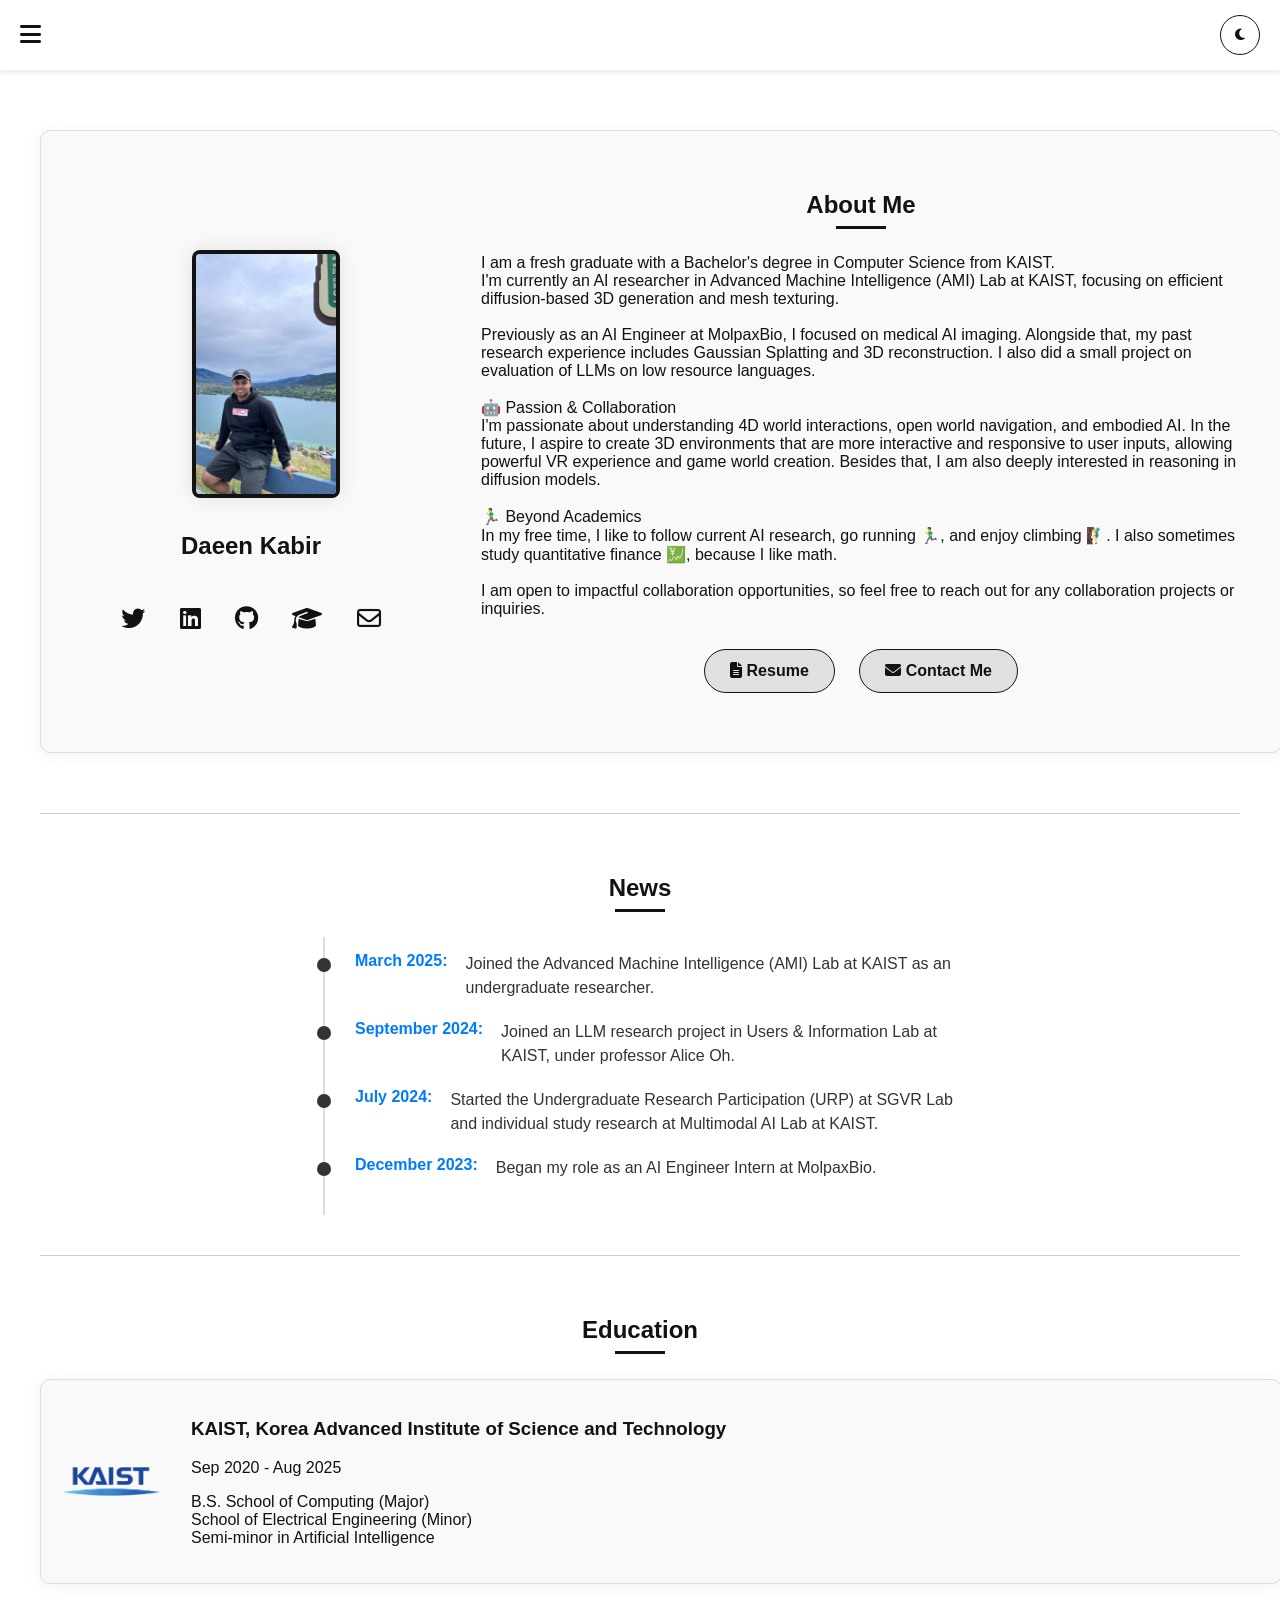
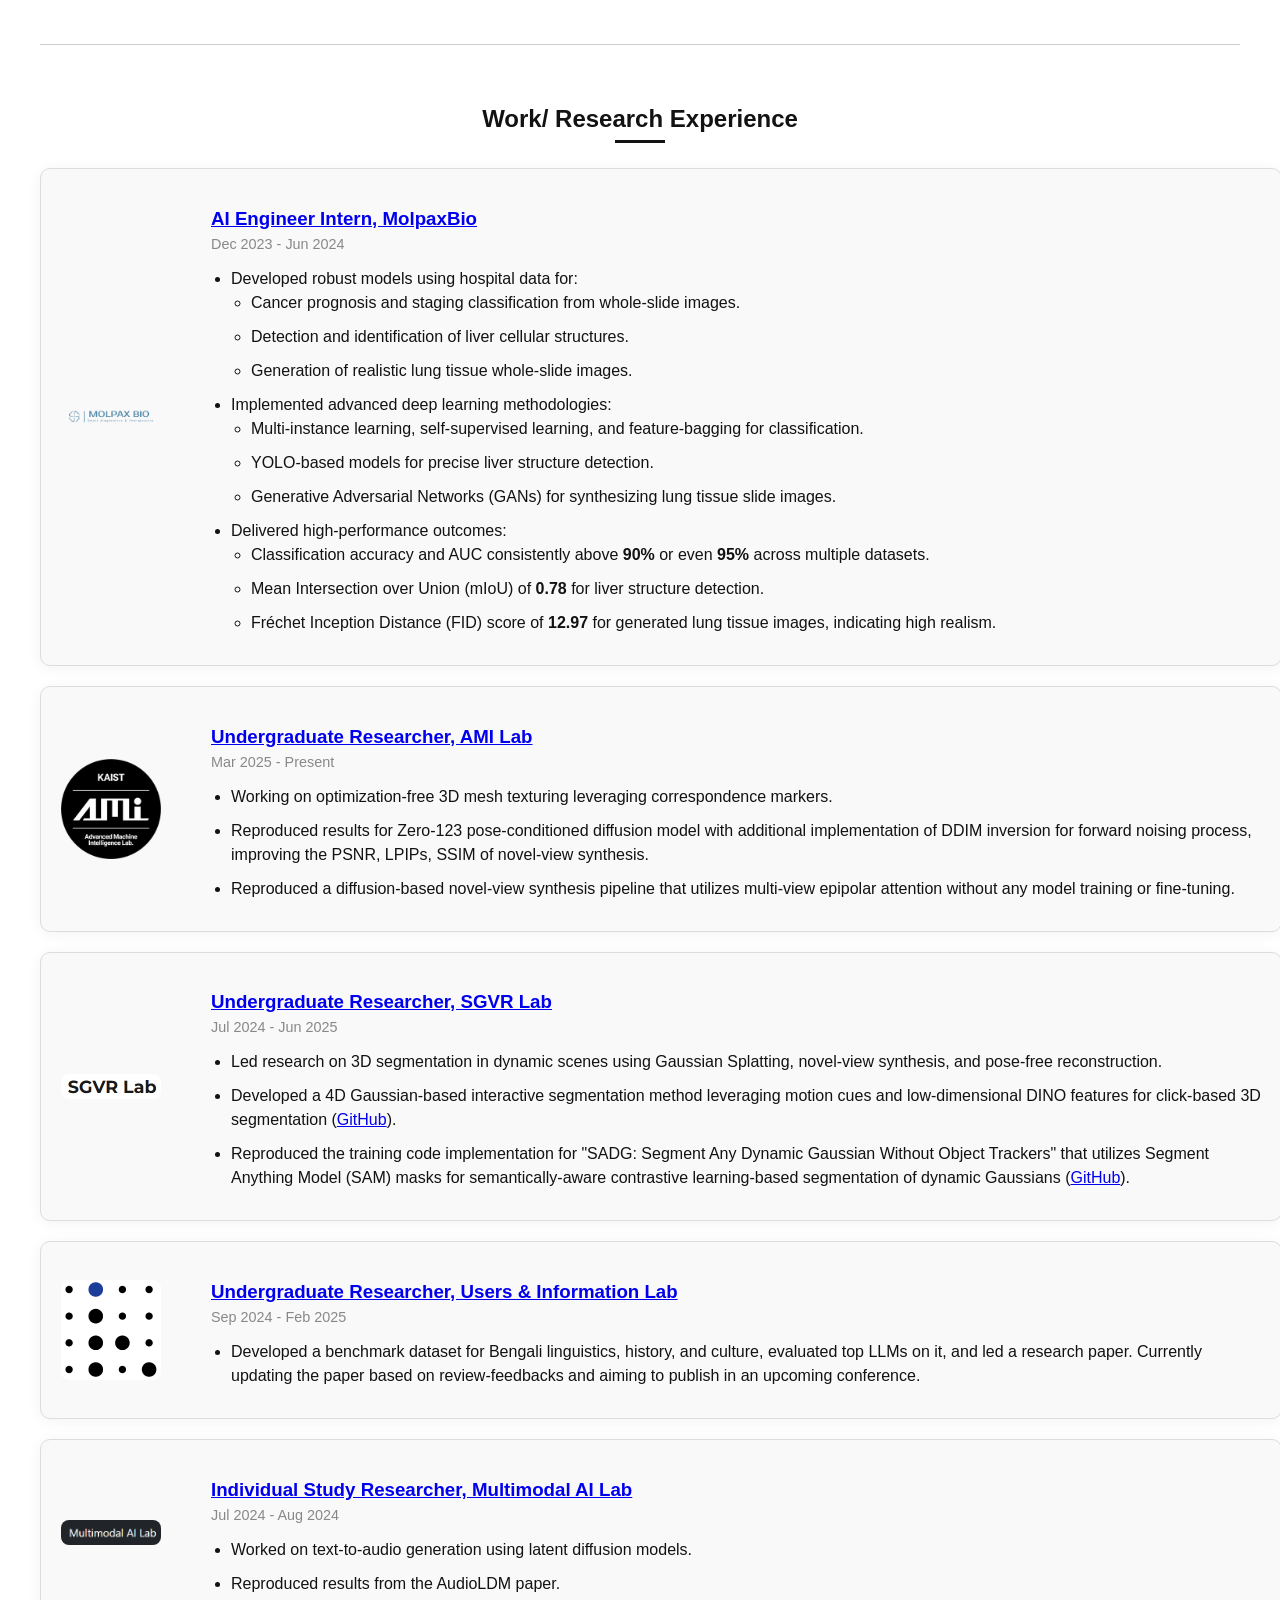
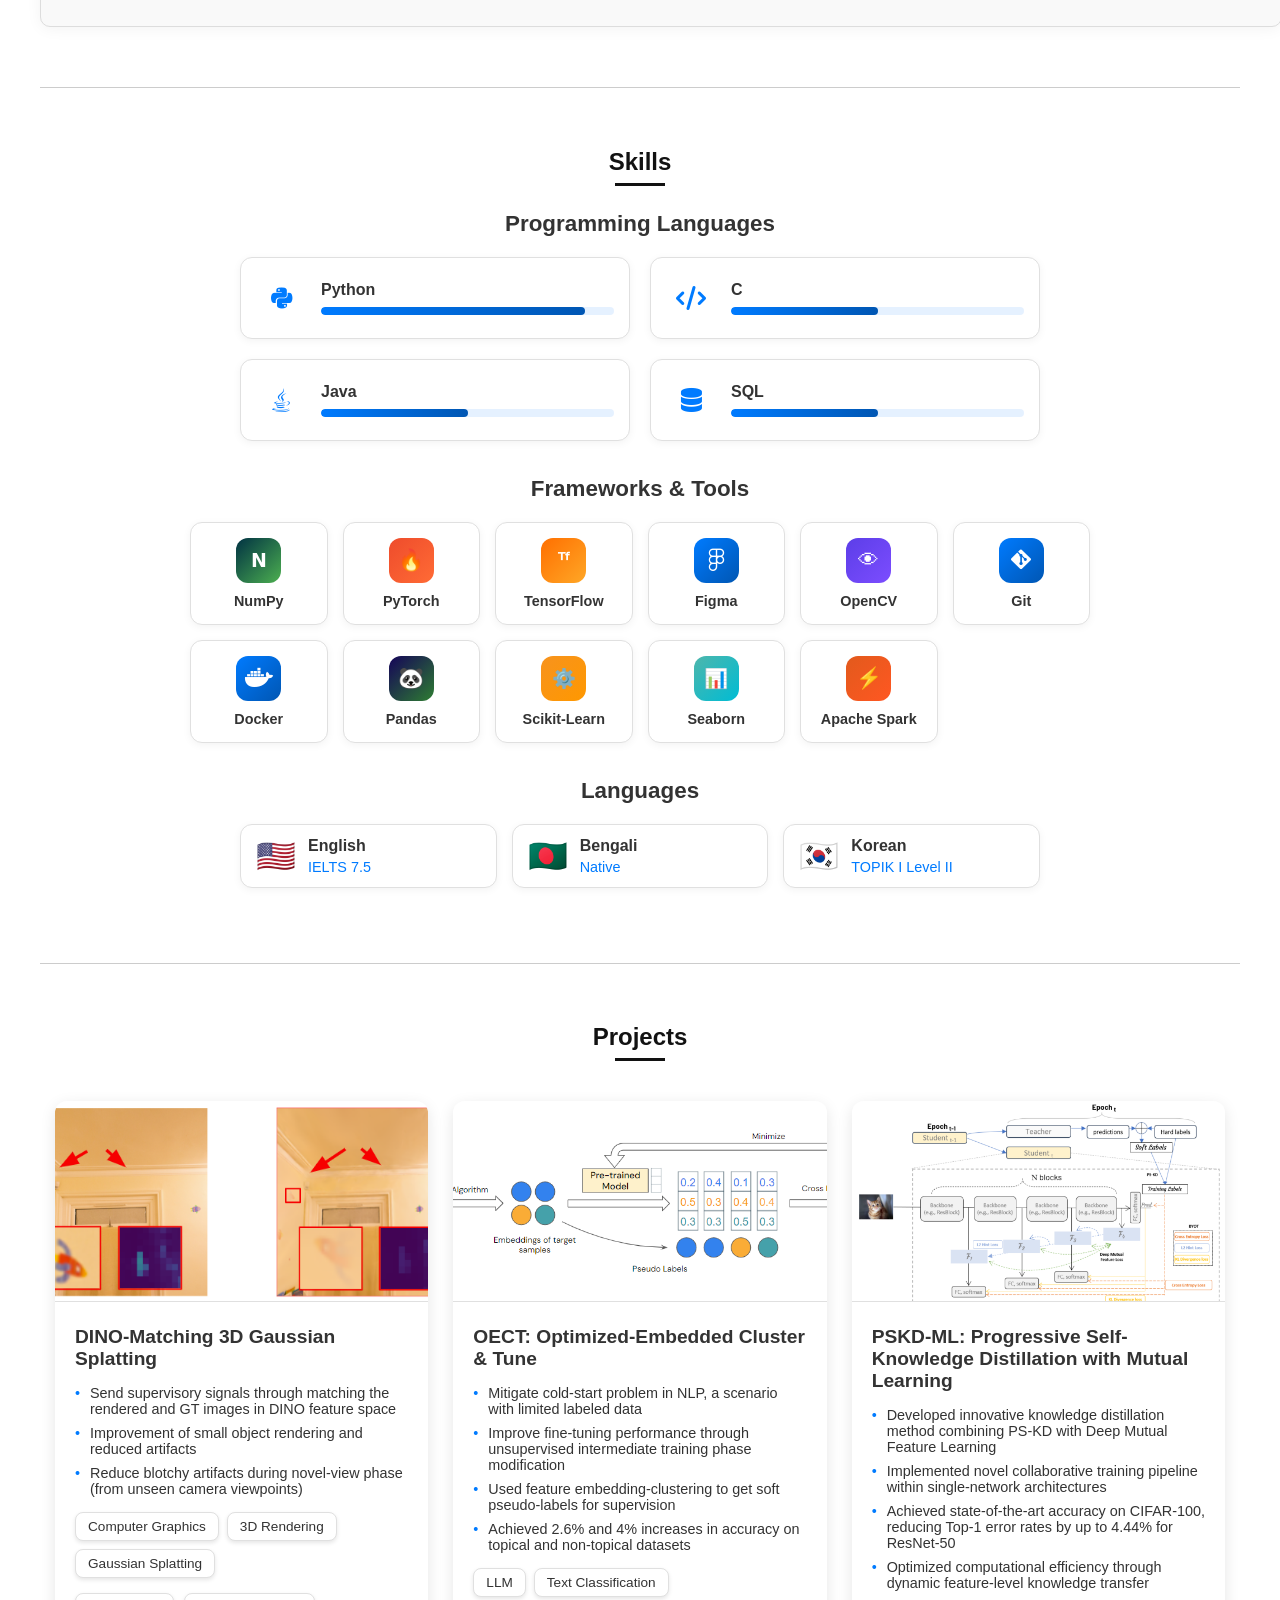
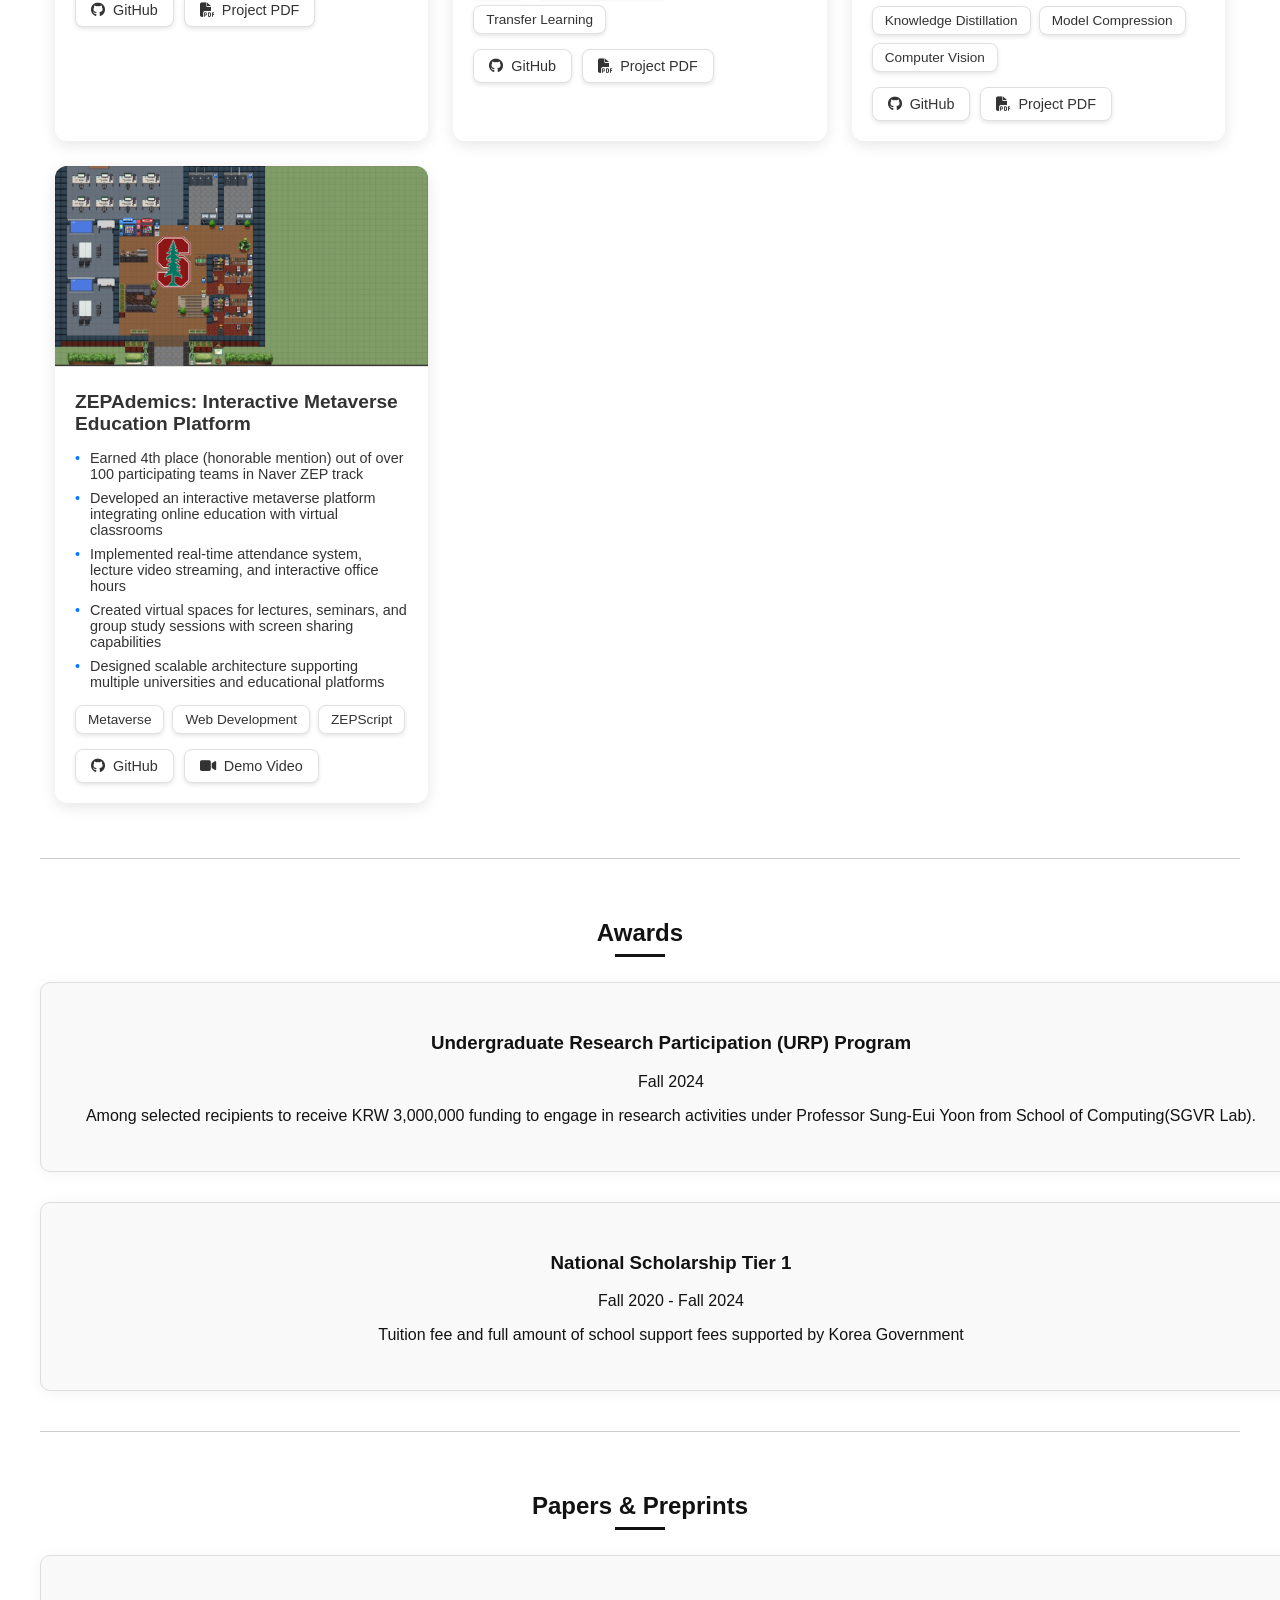
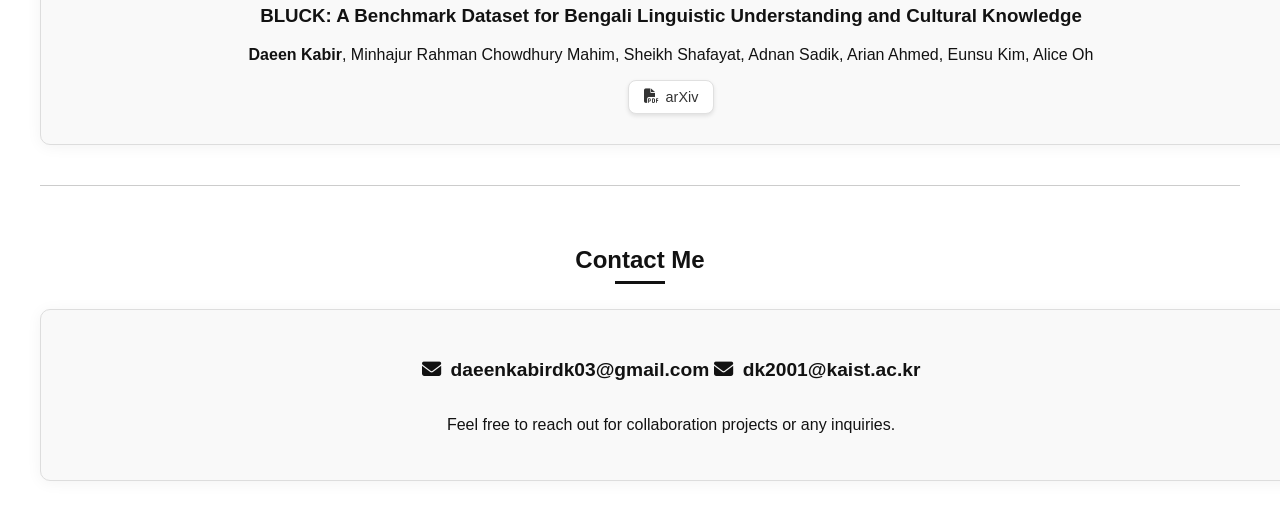
==== index.html @ f115ff23 "Updated resume" ====
<!DOCTYPE html>
<html lang="en">

<head>
    <meta charset="UTF-8" />
    <meta name="viewport" content="width=device-width, initial-scale=1.0" />
    <title>Daeen Kabir</title>
    
    <!-- Google Analytics 4 -->
    <script async src="https://www.googletagmanager.com/gtag/js?id=GA_MEASUREMENT_ID"></script>
    <script>
        window.dataLayer = window.dataLayer || [];
        function gtag(){dataLayer.push(arguments);}
        gtag('js', new Date());
        gtag('config', 'GA_MEASUREMENT_ID', {
            // Enhanced measurement for better tracking
            send_page_view: true,
            allow_google_signals: true,
            allow_ad_personalization_signals: false
        });
    </script>
    
    <!-- Font Awesome for icons -->
    <link rel="stylesheet" href="https://cdnjs.cloudflare.com/ajax/libs/font-awesome/6.4.0/css/all.min.css">
    <link rel="stylesheet" href="assets/css/mystyle.css">
</head>

<body class="light-mode">
    <!-- Navbar: Horizontal fixed bar at the top -->
    <nav class="navbar" id="navbar">
        <div class="navbar-content">
            <!-- Hamburger icon (for mobile) -->
            <div class="hamburger" id="hamburger">
                <i class="fas fa-bars"></i>
            </div>
            
            <!-- Dark/Light Mode Toggle (right side) -->
            <button class="mode-toggle" id="modeToggle">
                <i class="fas fa-moon"></i>
            </button>
        </div>
        
        <!-- Navigation Links -->
        <ul class="nav-links">
            <li><a href="#home">Home</a></li>
            <li><a href="#about">About</a></li>
            <li><a href="#news">News</a></li>
            <li><a href="#education">Education</a></li>
            <li><a href="#experience">Experience</a></li>
            <li><a href="#skills">Skills</a></li>
            <li><a href="#projects">Projects</a></li>
            <li><a href="#awards">Awards</a></li>
            <li><a href="#papers">Papers</a></li>
            <li><a href="blogs.html">Blogs</a></li>
            <li><a href="#contact">Contact</a></li>
        </ul>
    </nav>

    <div class="container">
        <!-- Combined Home and About Section -->
        <section id="home">
            <div class="box home-about-combined full-box">
                <div class="home-left">
                    <div class="circle">
                        <img src="assets/images/IMG_6879.jpg" alt="My Picture" />
                    </div>
                    <h1>Daeen Kabir</h1>
                    <div class="social-icons">
                        <a href="https://x.com/DkViT_2001" target="_blank">
                            <i class="fab fa-twitter"></i>
                        </a>
                        <a href="https://www.linkedin.com/in/daeen-kabir-605689235/" target="_blank">
                            <i class="fab fa-linkedin"></i>
                        </a>
                        <a href="https://github.com/Daeen" target="_blank">
                            <i class="fab fa-github"></i>
                        </a>
                        <a href="https://scholar.google.com/citations?user=OwY591IAAAAJ&hl=en" target="_blank">
                            <i class="fas fa-graduation-cap"></i>
                        </a>
                        <a href="mailto:daeenkabirdk03@gmail.com">
                            <i class="far fa-envelope"></i>
                        </a>
                    </div>
                </div>
                <div class="home-right">
                    <!-- Anchor for About -->
                    <div id="about"></div>
                    <h2>About Me</h2>
                    <p> 
                        I am a fresh graduate with a Bachelor's degree in Computer Science from KAIST.<br>
                        I'm currently an AI researcher in Advanced Machine Intelligence (AMI) Lab at KAIST, focusing on efficient diffusion-based 3D generation and mesh texturing.
                        <br><br>
                        Previously as an AI Engineer at MolpaxBio, I focused on medical AI imaging. Alongside that, my past research experience includes Gaussian Splatting and 3D reconstruction. I also did a small project on evaluation of LLMs on low resource languages.
                        <br><br>
                        🤖 Passion & Collaboration<br>
                        I'm passionate about understanding 4D world interactions, open world navigation, and embodied AI. In the future, I aspire to create 3D environments that are more interactive and responsive to user inputs, allowing powerful VR experience and game world creation.
                        Besides that, I am also deeply interested in reasoning in diffusion models.
                        <br><br>
                        🏃‍♂️ Beyond Academics<br>
                        In my free time, I like to follow current AI research, go running 🏃‍♂️, and enjoy climbing 🧗‍♂️. I also sometimes study quantitative finance 💹, because I like math.
                        <br><br>
                        I am open to impactful collaboration opportunities, so feel free to reach out for any collaboration projects or inquiries.
                    </p>
                    <div class="buttons" style="text-align: center;">
                        <a class="button" href="resume.pdf" target="_blank">
                            <i class="fas fa-file-alt"></i> Resume
                        </a>
                        <a class="button" href="#contact">
                            <i class="fas fa-envelope"></i> Contact Me
                        </a>
                    </div>
                </div>
            </div>
        </section>

        <!-- News Section -->
        <section id="news">
            <h2>News</h2>
            <div class="news-timeline">
                <div class="news-item">
                    <span class="news-date">March 2025:</span>
                    <span class="news-description">Joined the Advanced Machine Intelligence (AMI) Lab at KAIST as an undergraduate researcher.</span>
                </div>
                
                <div class="news-item">
                    <span class="news-date">September 2024:</span>
                    <span class="news-description">Joined an LLM research project in Users & Information Lab at KAIST, under professor Alice Oh.</span>
                </div>
                
                <div class="news-item">
                    <span class="news-date">July 2024:</span>
                    <span class="news-description">Started the Undergraduate Research Participation (URP) at SGVR Lab and individual study research at Multimodal AI Lab at KAIST.</span>
                </div>
                
                <div class="news-item">
                    <span class="news-date">December 2023:</span>
                    <span class="news-description">Began my role as an AI Engineer Intern at MolpaxBio.</span>
                </div>
            </div>
        </section>

        <!-- Education Section -->
        <section id="education">
            <h2>Education</h2>
            <div class="box full-box">
                <img src="assets/images/KAIST_logo_small.svg.png" alt="KAIST Logo" />
                <div>
                    <h3>KAIST, Korea Advanced Institute of Science and Technology</h3>
                    <p>Sep 2020 - Aug 2025</p>
                    <p>
                        B.S. School of Computing (Major)<br>
                        School of Electrical Engineering (Minor)<br>
                        Semi-minor in Artificial Intelligence
                    </p>
                </div>
            </div>
        </section>

        <!-- Work/ Research Experience Section -->
        <section id="experience">
            <h2>Work/ Research Experience</h2>
            <div class="box full-box">
                <img src="assets/images/molpax.png" alt="MolpaxBio Logo" />
                <div class="experience-details">
                    <h3><a href="https://www.molpax.com/" target="_blank">AI Engineer Intern, MolpaxBio</a></h3>
                    <span class="duration">Dec 2023 - Jun 2024</span>
                    <ul>
                        <li>
                            Developed robust models using hospital data for:
                            <ul>
                                <li>Cancer prognosis and staging classification from whole-slide images.</li>
                                <li>Detection and identification of liver cellular structures.</li>
                                <li>Generation of realistic lung tissue whole-slide images.</li>
                            </ul>
                        </li>
                    
                        <li>
                            Implemented advanced deep learning methodologies:
                            <ul>
                                <li>Multi-instance learning, self-supervised learning, and feature-bagging for classification.</li>
                                <li>YOLO-based models for precise liver structure detection.</li>
                                <li>Generative Adversarial Networks (GANs) for synthesizing lung tissue slide images.</li>
                            </ul>
                        </li>
                    
                        <li>
                            Delivered high-performance outcomes:
                            <ul>
                                <li>Classification accuracy and AUC consistently above <strong>90%</strong> or even <strong>95%</strong> across multiple datasets.</li>
                                <li>Mean Intersection over Union (mIoU) of <strong>0.78</strong> for liver structure detection.</li>
                                <li>Fréchet Inception Distance (FID) score of <strong>12.97</strong> for generated lung tissue images,
                                    indicating high realism.</li>
                            </ul>
                        </li>
                    </ul>

                </div>
            </div>
            <div class="box full-box">
                <img src="assets/images/ami.png" alt="AMI logo" />
                <div class="experience-details">
                    <h3><a href="https://ami.kaist.ac.kr/" target="_blank">Undergraduate Researcher, AMI Lab</a></h3>
                    <span class="duration">Mar 2025 - Present</span>
                    <ul>
                        <li>
                            Working on optimization-free 3D mesh texturing leveraging correspondence markers.
                        </li>
                        <li>
                            Reproduced results for Zero-123 pose-conditioned diffusion model with additional implementation of DDIM inversion for forward noising process, improving the PSNR, LPIPs, SSIM of novel-view synthesis.
                        </li>
                        <li>
                            Reproduced a diffusion-based novel-view synthesis pipeline that utilizes multi-view epipolar attention without any model training or fine-tuning.
                        </li>
                    </ul>
                </div>
            </div>
            <div class="box full-box">
                <img src="assets/images/sgvr.png" alt="SGVR Logo" />
                <div class="experience-details">
                    <h3><a href="https://sgvr.kaist.ac.kr/" target="_blank">Undergraduate Researcher, SGVR Lab</a></h3>
                    <span class="duration">Jul 2024 - Jun 2025</span>
                    <ul>
                        <li>
                            Led research on 3D segmentation in dynamic scenes using Gaussian Splatting, novel-view synthesis, and pose-free reconstruction.
                        </li>
                        <li>
                            Developed a 4D Gaussian-based interactive segmentation method leveraging motion cues and low-dimensional DINO features for click-based 3D segmentation 
                            (<a href="https://github.com/Daeen/Som-Feature" target="_blank">GitHub</a>).
                        </li>
                        <li>
                            Reproduced the training code implementation for "SADG: Segment Any Dynamic Gaussian Without Object Trackers" that utilizes Segment Anything Model (SAM) masks for semantically-aware contrastive learning-based segmentation of dynamic Gaussians 
                            (<a href="https://github.com/Daeen/Seg4DGaussian" target="_blank">GitHub</a>).
                        </li>
                    </ul>
                </div>
            </div>
            <div class="box full-box">
                <img src="assets/images/ui.png" alt="UI Logo" />
                <div class="experience-details">
                    <h3><a href="https://uilab.kr/" target="_blank">Undergraduate Researcher, Users & Information Lab</a></h3>
                    <span class="duration">Sep 2024 - Feb 2025</span>
                    <ul>
                        <li>
                            Developed a benchmark dataset for Bengali linguistics, history, and culture, evaluated top LLMs
                            on it, and led a research paper. Currently updating the paper based on review-feedbacks and aiming to publish in an upcoming conference.
                        </li>
                    </ul>
                </div>
            </div>
            <div class="box full-box">
                <img src="assets/images/mmai.png" alt="MMAI Lab" />
                <div class="experience-details">
                    <h3><a href="https://mm.kaist.ac.kr/" target="_blank">Individual Study Researcher, Multimodal AI Lab</a></h3>
                    <span class="duration">Jul 2024 - Aug 2024</span>
                    <ul>
                        <li>
                            Worked on text-to-audio generation using latent diffusion models.
                        </li>
                        <li>
                            Reproduced results from the AudioLDM paper.
                        </li>
                    </ul>
                </div>
            </div>
        
        </section>

        <!-- Skills Section -->
        <section id="skills">
            <h2>Skills</h2>
            
            <!-- Programming Languages -->
            <div class="skills-category">
                <h3>Programming Languages</h3>
                <div class="skills-grid">
                    <div class="skill-item">
                        <div class="skill-icon">
                            <i class="fab fa-python"></i>
                        </div>
                        <div class="skill-content">
                            <span class="skill-name">Python</span>
                            <div class="skill-bar">
                                <div class="skill-progress" style="width: 90%;"></div>
                            </div>
                        </div>
                    </div>
                    
                    <div class="skill-item">
                        <div class="skill-icon">
                            <i class="fas fa-code"></i>
                        </div>
                        <div class="skill-content">
                            <span class="skill-name">C</span>
                            <div class="skill-bar">
                                <div class="skill-progress" style="width: 50%;"></div>
                            </div>
                        </div>
                    </div>
                    
                    <div class="skill-item">
                        <div class="skill-icon">
                            <i class="fab fa-java"></i>
                        </div>
                        <div class="skill-content">
                            <span class="skill-name">Java</span>
                            <div class="skill-bar">
                                <div class="skill-progress" style="width: 50%;"></div>
                            </div>
                        </div>
                    </div>
                    
                    <div class="skill-item">
                        <div class="skill-icon">
                            <i class="fas fa-database"></i>
                        </div>
                        <div class="skill-content">
                            <span class="skill-name">SQL</span>
                            <div class="skill-bar">
                                <div class="skill-progress" style="width: 50%;"></div>
                            </div>
                        </div>
                    </div>
                </div>
            </div>

            <!-- Frameworks & Tools -->
            <div class="skills-category">
                <h3>Frameworks & Tools</h3>
                <div class="tools-grid">
                    <div class="tool-item">
                        <div class="tool-icon numpy">
                            <span>𝗡</span>
                        </div>
                        <span class="tool-name">NumPy</span>
                    </div>
                    
                    <div class="tool-item">
                        <div class="tool-icon pytorch">
                            <span>🔥</span>
                        </div>
                        <span class="tool-name">PyTorch</span>
                    </div>
                    
                    <div class="tool-item">
                        <div class="tool-icon tensorflow">
                            <span>ᵀᶠ</span>
                        </div>
                        <span class="tool-name">TensorFlow</span>
                    </div>
                    
                    <div class="tool-item">
                        <div class="tool-icon">
                            <i class="fab fa-figma"></i>
                        </div>
                        <span class="tool-name">Figma</span>
                    </div>
                    
                    <div class="tool-item">
                        <div class="tool-icon opencv">
                            <span>👁</span>
                        </div>
                        <span class="tool-name">OpenCV</span>
                    </div>
                    
                    <div class="tool-item">
                        <div class="tool-icon">
                            <i class="fab fa-git-alt"></i>
                        </div>
                        <span class="tool-name">Git</span>
                    </div>
                    
                    <div class="tool-item">
                        <div class="tool-icon">
                            <i class="fab fa-docker"></i>
                        </div>
                        <span class="tool-name">Docker</span>
                    </div>
                    
                    <div class="tool-item">
                        <div class="tool-icon pandas">
                            <span>🐼</span>
                        </div>
                        <span class="tool-name">Pandas</span>
                    </div>
                    
                    <div class="tool-item">
                        <div class="tool-icon sklearn">
                            <span>⚙️</span>
                        </div>
                        <span class="tool-name">Scikit-Learn</span>
                    </div>
                    
                    <div class="tool-item">
                        <div class="tool-icon seaborn">
                            <span>📊</span>
                        </div>
                        <span class="tool-name">Seaborn</span>
                    </div>
                    
                    <div class="tool-item">
                        <div class="tool-icon spark">
                            <span>⚡</span>
                        </div>
                        <span class="tool-name">Apache Spark</span>
                    </div>
                </div>
            </div>

            <!-- Spoken Languages -->
            <div class="skills-category">
                <h3>Languages</h3>
                <div class="languages-grid">
                    <div class="language-item">
                        <div class="language-flag">🇺🇸</div>
                        <div class="language-content">
                            <span class="language-name">English</span>
                            <span class="language-level">IELTS 7.5</span>
                        </div>
                    </div>
                    
                    <div class="language-item">
                        <div class="language-flag">🇧🇩</div>
                        <div class="language-content">
                            <span class="language-name">Bengali</span>
                            <span class="language-level">Native</span>
                        </div>
                    </div>
                    
                    <div class="language-item">
                        <div class="language-flag">🇰🇷</div>
                        <div class="language-content">
                            <span class="language-name">Korean</span>
                            <span class="language-level">TOPIK I Level II</span>
                        </div>
                    </div>
                </div>
            </div>
        </section>

        <!-- Projects Section -->
        <section id="projects">
            <h2>Projects</h2>
            <div class="project-grid">
                <div class="project-item">
                    <img src="assets\images\gaussian.png" alt="Gaussian Splatting Project" />
                    <div class="project-content">
                        <h3>DINO-Matching 3D Gaussian Splatting</h3>
                        <div class="project-description">
                            <ul>
                                <li>Send supervisory signals through matching the rendered and GT images in DINO feature space</li>
                                <li>Improvement of small object rendering and reduced artifacts</li>
                                <li>Reduce blotchy artifacts during novel-view phase (from unseen camera viewpoints)</li>
                            </ul>
                        </div>
                        <div class="project-keywords">
                            <span>Computer Graphics</span>
                            <span>3D Rendering</span>
                            <span>Gaussian Splatting</span>
                        </div>
                        <div class="project-links">
                            <a href="https://github.com/Daeen/CS479_team06" target="_blank">
                                <i class="fab fa-github"></i> GitHub
                            </a>
                            <a href="https://drive.google.com/file/d/1XeD4M5dbwy-pMpAGwF5Bt74W3_YDTWfF/view?usp=sharing" target="_blank">
                                <i class="fas fa-file-pdf"></i> Project PDF
                            </a>
                        </div>
                    </div>
                </div>

                <div class="project-item">
                    <img src="assets\images\clustertune.png" alt="Cluster Tune Project" />
                    <div class="project-content">
                        <h3>OECT: Optimized-Embedded Cluster & Tune</h3>
                        <div class="project-description">
                            <ul>
                                <li>Mitigate cold-start problem in NLP, a scenario with limited labeled data</li>
                                <li>Improve fine-tuning performance through unsupervised intermediate training phase modification</li>
                                <li>Used feature embedding-clustering to get soft pseudo-labels for supervision</li>
                                <li>Achieved 2.6% and 4% increases in accuracy on topical and non-topical datasets</li>
                            </ul>
                        </div>
                        <div class="project-keywords">
                            <span>LLM</span>
                            <span>Text Classification</span>
                            <span>Transfer Learning</span>
                        </div>
                        <div class="project-links">
                            <a href="https://github.com/Daeen/Intermediate_training_via_clustering" target="_blank">
                                <i class="fab fa-github"></i> GitHub
                            </a>
                            <a href="https://drive.google.com/file/d/1WXY-d5R0iquoBr16wNuQEEML55Z_pWaa/view?usp=sharing" target="_blank">
                                <i class="fas fa-file-pdf"></i> Project PDF
                            </a>
                        </div>
                    </div>
                </div>

                <div class="project-item">
                    <img src="assets\images\overview.png" alt="PSKD-ML Project" />
                    <div class="project-content">
                        <h3>PSKD-ML: Progressive Self-Knowledge Distillation with Mutual Learning</h3>
                        <div class="project-description">
                            <ul>
                                <li>Developed innovative knowledge distillation method combining PS-KD with Deep Mutual Feature Learning</li>
                                <li>Implemented novel collaborative training pipeline within single-network architectures</li>
                                <li>Achieved state-of-the-art accuracy on CIFAR-100, reducing Top-1 error rates by up to 4.44% for ResNet-50</li>
                                <li>Optimized computational efficiency through dynamic feature-level knowledge transfer</li>
                            </ul>
                        </div>
                        <div class="project-keywords">
                            <span>Knowledge Distillation</span>
                            <span>Model Compression</span>
                            <span>Computer Vision</span>
                        </div>
                        <div class="project-links">
                            <a href="https://github.com/s6007541/PSKD-ML" target="_blank">
                                <i class="fab fa-github"></i> GitHub
                            </a>
                            <a href="https://drive.google.com/file/d/1o0Rx271g2R8rcyxfzYki55IzYZimUtZU/view?usp=sharing" target="_blank">
                                <i class="fas fa-file-pdf"></i> Project PDF
                            </a>
                        </div>
                    </div>
                </div>

                <div class="project-item">
                    <img src="assets\images\zep.png" alt="ZEPAdemics Project" />
                    <div class="project-content">
                        <h3>ZEPAdemics: Interactive Metaverse Education Platform</h3>
                        <div class="project-description">
                            <ul>
                                <li>Earned 4th place (honorable mention) out of over 100 participating teams in Naver ZEP track</li>
                                <li>Developed an interactive metaverse platform integrating online education with virtual classrooms</li>
                                <li>Implemented real-time attendance system, lecture video streaming, and interactive office hours</li>
                                <li>Created virtual spaces for lectures, seminars, and group study sessions with screen sharing capabilities</li>
                                <li>Designed scalable architecture supporting multiple universities and educational platforms</li>
                            </ul>
                        </div>
                        <div class="project-keywords">
                            <span>Metaverse</span>
                            <span>Web Development</span>
                            <span>ZEPScript</span>
                        </div>
                        <div class="project-links">
                            <a href="https://github.com/Daeen/JunctionAsia2022_ZEP" target="_blank">
                                <i class="fab fa-github"></i> GitHub
                            </a>
                            <a href="https://youtu.be/7cLWABBuz-Y" target="_blank">
                                <i class="fas fa-video"></i> Demo Video
                            </a>
                        </div>
                    </div>
                </div>
            </div>
        </section>

        <!-- Awards Section -->
        <section id="awards">
            <h2>Awards</h2>
            <div class="award-box full-box" style="margin-bottom: 30px;">
                <h3>Undergraduate Research Participation (URP) Program</h3>
                <p>Fall 2024</p>
                <p>
                    Among selected recipients to receive KRW 3,000,000 funding to engage in research activities under Professor Sung-Eui Yoon from School of Computing(SGVR Lab).
                </p>
            </div>
            <div class="award-box full-box">
                <h3>National Scholarship Tier 1</h3>
                <p>Fall 2020 - Fall 2024</p>
                <p>
                    Tuition fee and full amount of school support fees supported by Korea Government
                </p>
            </div>
        </section>

        <!-- Papers/Preprints Section -->
        <section id="papers">
            <h2>Papers & Preprints</h2>
            <div class="award-box full-box">
                <h3>BLUCK: A Benchmark Dataset for Bengali Linguistic Understanding and Cultural Knowledge</h3>
                <p><strong>Daeen Kabir</strong>, Minhajur Rahman Chowdhury Mahim, Sheikh Shafayat, Adnan Sadik, Arian Ahmed, Eunsu Kim, Alice Oh</p>
                
                <div class="project-links" style="margin-top: 15px; justify-content: center;">
                    <a href="https://arxiv.org/abs/2505.21092" target="_blank">
                        <i class="fas fa-file-pdf"></i> arXiv
                    </a>
                </div>
            </div>
        </section>

        <!-- Contact Section -->
        <section id="contact">
            <h2>Contact Me</h2>
            <div class="contact-box full-box">
                <p class="contact-email">
                    <i class="fas fa-envelope"></i>
                    <strong>daeenkabirdk03@gmail.com</strong>
                </p>
                <p class="contact-email">
                    <i class="fas fa-envelope"></i>
                    <strong>dk2001@kaist.ac.kr</strong>
                </p>
                <p>Feel free to reach out for collaboration projects or any inquiries.</p>
            </div>
        </section>
    </div>

    <script src="assets/js/javscript.js"></script>
    <script src="assets/js/analytics.js"></script>
</body>

</html>
---- assets/css/mystyle.css ----
/* Smooth scrolling */
html {
  scroll-behavior: smooth;
  scroll-padding-top: 70px;
}

/* Base styles and transitions */
body {
  margin: 0;
  font-family: 'Poppins', Arial, sans-serif;
  transition: background-color 0.5s, color 0.5s;
}

/* Light and Dark mode themes */
.light-mode {
  background-color: #fff;
  color: #121212;
}

.dark-mode {
  background-color: #121212;
  color: #fff;
}

.light-mode .box,
.light-mode .award-box,
.light-mode .contact-box {
  border-color: #ddd;
  background-color: #f9f9f9;
  box-shadow: 0 2px 15px rgba(0, 0, 0, 0.05);
}

.dark-mode .box,
.dark-mode .award-box,
.dark-mode .contact-box {
  border-color: #333;
  background-color: #1e1e1e;
  box-shadow: 0 2px 15px rgba(0, 0, 0, 0.2);
}

/* Navbar styling */
.navbar {
  position: fixed;
  top: 0;
  left: 0;
  width: 100%;
  height: 70px;
  background-color: rgba(255, 255, 255, 0.95);
  box-shadow: 0 2px 5px rgba(0, 0, 0, 0.1);
  z-index: 1000;
  transition: background-color 0.5s;
  display: flex;
  flex-direction: column;
}

.dark-mode .navbar {
  background-color: rgba(18, 18, 18, 0.95);
  box-shadow: 0 2px 5px rgba(255, 255, 255, 0.05);
}

/* Navbar content */
.navbar-content {
  display: flex;
  align-items: center;
  justify-content: space-between;
  height: 70px;
  padding: 0 20px;
}

/* Hamburger icon */
.hamburger {
  cursor: pointer;
  font-size: 1.5rem;
}

/* Dark/Light mode toggle button */
.mode-toggle {
  width: 40px;
  height: 40px;
  background: transparent;
  color: inherit;
  border: 1px solid currentColor;
  border-radius: 50%;
  cursor: pointer;
  transition: all 0.3s;
  display: flex;
  align-items: center;
  justify-content: center;
}

.mode-toggle:hover {
  background: rgba(0, 0, 0, 0.05);
}

.dark-mode .mode-toggle:hover {
  background: rgba(255, 255, 255, 0.05);
}

/* Nav links dropdown */
.nav-links {
  position: absolute;
  top: 70px;
  left: 0;
  width: 100%;
  background: inherit;
  flex-direction: column;
  align-items: center;
  padding: 20px 0;
  clip-path: circle(0 at top left);
  transition: clip-path 0.5s ease-in-out;
  pointer-events: none;
  margin: 0;
  display: flex;
  list-style: none;
}

.nav-links.active {
  clip-path: circle(150% at top left);
  pointer-events: all;
}

.nav-links li {
  margin: 15px 0;
}

.nav-links a {
  text-decoration: none;
  color: inherit;
  font-weight: 500;
  position: relative;
  padding: 5px 0;
}

.nav-links a::after {
  content: '';
  position: absolute;
  bottom: -2px;
  left: 0;
  width: 0;
  height: 2px;
  background-color: currentColor;
  transition: width 0.3s;
}

.nav-links a:hover::after {
  width: 100%;
}

/* Container for page content */
.container {
  max-width: 1200px;
  margin: 0 auto;
  padding: 70px 20px 0;
}

/* Home and About container styling */
.home-about-container {
  display: flex;
  gap: 10px;
  align-items: stretch;
  margin: 30px 0;
}

.home-about-container .half-box {
  flex: 1;
  margin: 0;
  display: flex;
  flex-direction: column;
  justify-content: center;
}

/* Responsive adjustments for Home-About container */
@media (max-width: 768px) {
  .home-about-container {
    flex-direction: column;
  }
  .home-about-container .half-box {
    margin-bottom: 20px;
  }
}

/* Section styling with reveal animation */
section {
  padding: 40px 0;
  border-bottom: 1px solid #ccc;
  opacity: 0;
  transform: translateY(20px);
  transition: opacity 0.6s, transform 0.6s;
}

.dark-mode section {
  border-bottom: 1px solid #333;
}

section.active {
  opacity: 1;
  transform: translateY(0);
}

section:last-of-type {
  border-bottom: none;
}

h2 {
  text-align: center;
  margin-bottom: 25px;
  position: relative;
  padding-bottom: 10px;
}

h2::after {
  content: '';
  position: absolute;
  width: 50px;
  height: 3px;
  background: currentColor;
  bottom: 0;
  left: 50%;
  transform: translateX(-50%);
}

/* Home Box: Styling for header inside Home section */
.home-box header {
  text-align: center;
}

.home-box img {
  border-radius: 50%;
  width: 180px;
  height: 180px;
  object-fit: cover;
  border: 4px solid currentColor;
  box-shadow: 0 0 20px rgba(0, 0, 0, 0.1);
  transition: transform 0.2s;
  margin: 0 auto;
}

.dark-mode .home-box img {
  box-shadow: 0 0 20px rgba(255, 255, 255, 0.1);
}

.home-box img:hover {
  transform: scale(1.05);
}

.social-icons {
  margin-top: 25px;
}

.social-icons a {
  margin: 0 15px;
  text-decoration: none;
  font-size: 24px;
  color: inherit;
  transition: transform 0.2s, color 0.3s;
  display: inline-block;
}

.social-icons a:hover {
  transform: translateY(-5px);
}

/* Button styling */
.button {
  display: inline-block;
  padding: 12px 25px;
  margin: 15px 10px;
  text-decoration: none;
  border-radius: 30px;
  background: rgba(0, 0, 0, 0.1);
  color: inherit;
  transition: all 0.3s;
  border: 1px solid currentColor;
  font-weight: 600;
  position: relative;
  overflow: hidden;
  z-index: 1;
}

.dark-mode .button {
  background: rgba(255, 255, 255, 0.1);
}

.button:before {
  content: '';
  position: absolute;
  top: 0;
  left: 0;
  width: 0;
  height: 100%;
  background: rgba(0, 0, 0, 0.05);
  transition: width 0.3s;
  z-index: -1;
}

.dark-mode .button:before {
  background: rgba(255, 255, 255, 0.05);
}

.button:hover {
  box-shadow: 0 5px 15px rgba(0, 0, 0, 0.1);
  transform: translateY(-2px);
}

.dark-mode .button:hover {
  box-shadow: 0 5px 15px rgba(255, 255, 255, 0.1);
}

.button:hover:before {
  width: 100%;
}

/* Box style for Education, Experience, and Awards */
.box {
  display: flex;
  align-items: center;
  border: 1px solid #ccc;
  padding: 20px;
  margin: 20px auto;
  max-width: 800px;
  border-radius: 10px;
  transition: all 0.3s;
}

.wide-box {
  max-width: 90%;
}

.box img {
  max-width: 100px;
  margin-right: 30px;
  border-radius: 8px;
}

/* Combined hover effects for boxes */
.box:hover,
.award-box:hover,
.contact-box:hover {
  transform: translateY(-5px);
  box-shadow: 0 10px 25px rgba(0, 0, 0, 0.1);
}

.dark-mode .box:hover,
.dark-mode .award-box:hover,
.dark-mode .contact-box:hover {
  box-shadow: 0 10px 25px rgba(255, 255, 255, 0.05);
}

/* Projects grid styling */
.project-grid {
  display: grid;
  grid-template-columns: repeat(auto-fit, minmax(300px, 1fr));
  gap: 25px;
  padding: 15px;
}

.project-item {
  background: var(--bg-color);
  border-radius: 12px;
  overflow: hidden;
  box-shadow: 0 4px 15px rgba(0, 0, 0, 0.1);
  transition: transform 0.3s ease, box-shadow 0.3s ease;
}

.project-item:hover {
  transform: translateY(-5px);
  box-shadow: 0 8px 25px rgba(0, 0, 0, 0.15);
}

.project-item img {
  width: 100%;
  height: 200px;
  object-fit: cover;
  border-bottom: 1px solid var(--border-color);
}

.project-content {
  padding: 20px;
}

.project-content h3 {
  margin: 0 0 15px 0;
  font-size: 1.2rem;
  color: var(--text-color);
}

.project-description {
  margin-bottom: 15px;
}

.project-description ul {
  list-style-type: none;
  padding: 0;
  margin: 0;
}

.project-description li {
  margin-bottom: 8px;
  font-size: 0.9rem;
  color: var(--text-color);
  position: relative;
  padding-left: 15px;
}

.project-description li:before {
  content: "•";
  position: absolute;
  left: 0;
  color: var(--accent-color);
}

.project-keywords {
  display: flex;
  flex-wrap: wrap;
  gap: 8px;
  margin-bottom: 15px;
}

.project-keywords span {
  background: var(--bg-color);
  color: var(--text-color);
  padding: 6px 12px;
  border-radius: 8px;
  font-size: 0.85rem;
  border: 1px solid var(--border-color);
  box-shadow: 0 2px 4px rgba(0, 0, 0, 0.1);
  transition: all 0.3s ease;
}

.dark-mode .project-keywords span {
  background: var(--dark-bg);
  border-color: var(--dark-border);
  box-shadow: 0 2px 4px rgba(0, 0, 0, 0.2);
}

.project-links {
  display: flex;
  gap: 10px;
  flex-wrap: wrap;
}

.project-links a {
  display: inline-flex;
  align-items: center;
  padding: 8px 15px;
  background: var(--bg-color);
  color: var(--text-color);
  text-decoration: none;
  border-radius: 8px;
  font-size: 0.9rem;
  border: 1px solid var(--border-color);
  transition: all 0.3s ease;
  box-shadow: 0 2px 4px rgba(0, 0, 0, 0.1);
}

.dark-mode .project-links a {
  background: var(--dark-bg);
  border-color: var(--dark-border);
  box-shadow: 0 2px 4px rgba(0, 0, 0, 0.2);
}

.project-links a:hover {
  transform: translateY(-2px);
  box-shadow: 0 4px 8px rgba(0, 0, 0, 0.15);
  border-color: var(--accent-color);
}

.dark-mode .project-links a:hover {
  box-shadow: 0 4px 8px rgba(0, 0, 0, 0.3);
}

.project-links a i {
  margin-right: 8px;
}

/* Dark mode adjustments */
.dark-mode .project-item {
  background: var(--dark-bg);
  box-shadow: 0 4px 15px rgba(0, 0, 0, 0.2);
}

/* Responsive adjustments */
@media (max-width: 768px) {
  .project-grid {
    grid-template-columns: 1fr;
  }
}

/* Award box styling */
.award-box {
  border: 1px solid #ccc;
  padding: 30px;
  max-width: 600px;
  margin: 0 auto;
  text-align: center;
  border-radius: 10px;
  transition: all 0.3s;
}

/* Contact section styling */
.contact-box {
  border: 1px solid #ccc;
  padding: 30px;
  max-width: 600px;
  margin: 0 auto;
  border-radius: 10px;
  text-align: center;
  transition: all 0.3s;
}

.contact-email {
  display: inline-flex;
  align-items: center;
  font-weight: 600;
  font-size: 1.2rem;
}

.contact-email i {
  margin-right: 10px;
  color: inherit;
}

/* Utility class for full-width boxes */
.full-box {
  width: 100%;
  max-width: 100%;
}

/* Combined Home-About section styling */
.home-about-combined {
  display: flex;
  gap: 20px;
  align-items: center;
}

.home-left {
  flex: 1;
  display: flex;
  flex-direction: column;
  align-items: center;
  justify-content: center;
}

.home-right {
  flex: 2;
  padding: 20px;
}

/* Profile image container styling - fixed for portrait dimensions (2316x3088) */
.circle {
  width: 140px; /* Fixed width */
  position: relative;
  /* This positions the image with left edge aligned and cuts from the right */
  display: flex;
  justify-content: flex-start; /* Aligns content to the left */
  
  
  height: 240px; /* Height maintained for aspect ratio */
  border: 4px solid currentColor; /* Border changes with theme */
  border-radius: 8px; /* Subtle rounded corners */
  overflow: hidden; /* Ensure image stays contained */
  margin: 0 auto 15px;
  box-shadow: 0 0 20px rgba(0, 0, 0, 0.1);
  display: flex;
  align-items: center;
  justify-content: center;
  transform: translateX(15px); /* Position adjustment */
  transition: transform 0.3s, box-shadow 0.3s;
  position: relative;
}

.circle img {
  width: auto; /* Allow width to be determined by height */
  height: 100%; /* Fill the height of container */
  max-width: none; /* Override any max-width restrictions */
  object-fit: contain; /* Show entire image without cropping */
  object-position: center; /* Center the image */
  display: block; /* Removes any default spacing */
}

.dark-mode .circle {
  box-shadow: 0 0 20px rgba(255, 255, 255, 0.1);
}

.circle:hover {
  transform: translateX(15px) translateY(-5px);
  box-shadow: 0 10px 25px rgba(0, 0, 0, 0.15);
}

.dark-mode .circle:hover {
  box-shadow: 0 10px 25px rgba(255, 255, 255, 0.08);
}

/* Image Container with adaptive border */
.profile-image-container {
  width: 180px;
  height: 220px; /* Adjust as needed for your picture */
  margin: 0 auto;
  overflow: hidden;
  border: 4px solid currentColor;
  border-radius: 10px;
  box-shadow: 0 5px 15px rgba(0,0,0,0.1);
  transition: box-shadow 0.3s;
}

.dark-mode .profile-image-container {
  box-shadow: 0 5px 15px rgba(255,255,255,0.1);
}

.profile-image-container img {
  width: 100%;
  height: 100%;
  object-fit: cover;
  object-position: center;
  display: block;
}

/* Centering Name with Image Vertically */
.home-left {
  display: flex;
  flex-direction: column;
  align-items: center;
  justify-content: center;
}

/* Work Experience Enhanced Styling */
.experience-details {
  margin-left: 20px;
}

.experience-details h3 {
  margin-bottom: 5px;
}

.duration {
  color: #888;
  font-size: 0.9rem;
  margin-bottom: 15px;
  display: inline-block;
}

.experience-details ul {
  padding-left: 20px;
  margin: 0;
}

.experience-details ul li {
  margin-bottom: 10px;
  line-height: 1.5;
}

/* Responsive Adjustments */
@media(max-width:768px) {
  .box {
    flex-direction: column;
    align-items: center;
    text-align: center;
  }

  .experience-details {
    margin-left: 0;
    margin-top: 15px;
  }

  .profile-image-container {
    margin-bottom: 10px;
  }
}

/* News Section - Vertical Timeline like the image */
.news-timeline {
  max-width: 650px;
  margin: 0 auto;
  padding: 15px 0;
  position: relative;
}

.news-timeline::before {
  content: '';
  position: absolute;
  left: 8px;
  top: 0;
  bottom: 0;
  width: 2px;
  background-color: #ddd;
}

.dark-mode .news-timeline::before {
  background-color: #555;
}

.news-item {
  position: relative;
  margin-bottom: 20px;
  padding-left: 40px;
  display: flex;
  align-items: flex-start;
  gap: 10px;
}

.news-item::before {
  content: '';
  position: absolute;
  left: 2px;
  top: 6px;
  width: 14px;
  height: 14px;
  background-color: #333;
  border-radius: 50%;
  z-index: 1;
}

.dark-mode .news-item::before {
  background-color: #fff;
}

.news-date {
  color: #007bff;
  font-weight: 600;
  white-space: nowrap;
  margin-right: 8px;
  font-size: 1rem;
  flex-shrink: 0;
}

.news-description {
  color: var(--text-color);
  line-height: 1.5;
  font-size: 1rem;
  flex: 1;
  margin: 0;
}

/* Mobile Responsiveness */
@media (max-width: 768px) {
  .news-timeline {
    max-width: 90%;
  }
  
  .news-item {
    flex-direction: column;
    gap: 5px;
    padding-left: 30px;
  }
  
  .news-date {
    white-space: normal;
  }
}

/* Skills Section */
.skills-category {
  margin-bottom: 35px;
}

.skills-category h3 {
  font-size: 1.4rem;
  margin-bottom: 20px;
  color: var(--text-color);
  text-align: center;
  font-weight: 600;
}

/* Programming Languages with Progress Bars */
.skills-grid {
  display: grid;
  grid-template-columns: repeat(auto-fit, minmax(280px, 1fr));
  gap: 20px;
  max-width: 800px;
  margin: 0 auto;
}

.skill-item {
  display: flex;
  align-items: center;
  gap: 15px;
  padding: 15px;
  background: var(--bg-color, #ffffff);
  border: 1px solid var(--border-color, #e0e0e0);
  border-radius: 12px;
  transition: all 0.3s ease;
  box-shadow: 0 2px 8px rgba(0, 0, 0, 0.05);
}

.dark-mode .skill-item {
  background: var(--dark-bg, #1e1e1e);
  border-color: var(--dark-border, #333);
  box-shadow: 0 2px 8px rgba(0, 0, 0, 0.2);
}

.skill-item:hover {
  transform: translateY(-3px);
  box-shadow: 0 6px 20px rgba(0, 0, 0, 0.1);
}

.dark-mode .skill-item:hover {
  box-shadow: 0 6px 20px rgba(0, 0, 0, 0.3);
}

.skill-icon {
  flex-shrink: 0;
  width: 50px;
  height: 50px;
  display: flex;
  align-items: center;
  justify-content: center;
  border-radius: 12px;
  font-size: 1.5rem;
  color: var(--accent-color, #007bff);
}

.skill-content {
  flex: 1;
}

.skill-name {
  display: block;
  font-weight: 600;
  margin-bottom: 8px;
  color: var(--text-color);
  font-size: 1rem;
}

.skill-bar {
  width: 100%;
  height: 8px;
  background: rgba(0, 123, 255, 0.1);
  border-radius: 4px;
  overflow: hidden;
}

.dark-mode .skill-bar {
  background: rgba(255, 255, 255, 0.1);
}

.skill-progress {
  height: 100%;
  background: linear-gradient(90deg, var(--accent-color, #007bff), #0056b3);
  border-radius: 4px;
  transition: width 0.3s ease;
}

/* Frameworks & Tools Grid */
.tools-grid {
  display: grid;
  grid-template-columns: repeat(auto-fit, minmax(120px, 1fr));
  gap: 15px;
  max-width: 900px;
  margin: 0 auto;
}

.tool-item {
  display: flex;
  flex-direction: column;
  align-items: center;
  gap: 10px;
  padding: 15px 10px;
  background: var(--bg-color, #ffffff);
  border: 1px solid var(--border-color, #e0e0e0);
  border-radius: 12px;
  transition: all 0.3s ease;
  box-shadow: 0 2px 8px rgba(0, 0, 0, 0.05);
  text-align: center;
}

.dark-mode .tool-item {
  background: var(--dark-bg, #1e1e1e);
  border-color: var(--dark-border, #333);
  box-shadow: 0 2px 8px rgba(0, 0, 0, 0.2);
}

.tool-item:hover {
  transform: translateY(-5px);
  box-shadow: 0 8px 25px rgba(0, 0, 0, 0.1);
  border-color: var(--accent-color, #007bff);
}

.dark-mode .tool-item:hover {
  box-shadow: 0 8px 25px rgba(0, 0, 0, 0.3);
}

.tool-icon {
  width: 45px;
  height: 45px;
  display: flex;
  align-items: center;
  justify-content: center;
  background: linear-gradient(135deg, var(--accent-color, #007bff), #0056b3);
  border-radius: 12px;
  color: white;
  font-size: 1.4rem;
}

/* Brand-specific colors for tools */
.tool-icon.numpy {
  background: linear-gradient(135deg, #013243, #4CAF50);
  font-weight: bold;
  font-size: 1.2rem;
}

.tool-icon.pytorch {
  background: linear-gradient(135deg, #EE4C2C, #FF6B35);
  font-size: 1.3rem;
}

.tool-icon.tensorflow {
  background: linear-gradient(135deg, #FF6F00, #FFA726);
  font-weight: bold;
  font-size: 1.1rem;
}

.tool-icon.opencv {
  background: linear-gradient(135deg, #5C3EE8, #7C4DFF);
  font-size: 1.3rem;
}

.tool-icon.pandas {
  background: linear-gradient(135deg, #150458, #2E7D32);
  font-size: 1.3rem;
}

.tool-icon.sklearn {
  background: linear-gradient(135deg, #F7931E, #FF9800);
  font-size: 1.2rem;
}

.tool-icon.seaborn {
  background: linear-gradient(135deg, #4DB6AC, #00BCD4);
  font-size: 1.2rem;
}

.tool-icon.spark {
  background: linear-gradient(135deg, #E25A1C, #FF5722);
  font-size: 1.3rem;
}

.tool-name {
  font-weight: 600;
  color: var(--text-color);
  font-size: 0.9rem;
}

/* Languages Grid */
.languages-grid {
  display: flex;
  justify-content: center;
  gap: 15px;
  max-width: 800px;
  margin: 0 auto;
  flex-wrap: nowrap;
}

.language-item {
  display: flex;
  align-items: center;
  gap: 12px;
  padding: 12px 15px;
  background: var(--bg-color, #ffffff);
  border: 1px solid var(--border-color, #e0e0e0);
  border-radius: 12px;
  transition: all 0.3s ease;
  box-shadow: 0 2px 8px rgba(0, 0, 0, 0.05);
  flex: 1;
  min-width: 0;
}

.dark-mode .language-item {
  background: var(--dark-bg, #1e1e1e);
  border-color: var(--dark-border, #333);
  box-shadow: 0 2px 8px rgba(0, 0, 0, 0.2);
}

.language-item:hover {
  transform: translateY(-3px);
  box-shadow: 0 6px 20px rgba(0, 0, 0, 0.1);
}

.dark-mode .language-item:hover {
  box-shadow: 0 6px 20px rgba(0, 0, 0, 0.3);
}

.language-flag {
  font-size: 2rem;
  flex-shrink: 0;
}

.language-content {
  flex: 1;
}

.language-name {
  display: block;
  font-weight: 600;
  margin-bottom: 4px;
  color: var(--text-color);
  font-size: 1rem;
}

.language-level {
  display: block;
  color: var(--accent-color, #007bff);
  font-size: 0.9rem;
  font-weight: 500;
}

/* Mobile Responsiveness for Skills */
@media (max-width: 768px) {
  .skills-grid {
    grid-template-columns: 1fr;
  }
  
  .tools-grid {
    grid-template-columns: repeat(auto-fit, minmax(120px, 1fr));
  }
  
  .languages-grid {
    flex-direction: column;
    gap: 15px;
  }
  
  .language-item {
    flex: none;
  }
  
  .skill-item,
  .tool-item,
  .language-item {
    padding: 15px;
  }
}

/* Add CSS variables for consistent colors */
:root {
  --bg-color: #ffffff;
  --text-color: #333333;
  --border-color: #e0e0e0;
  --accent-color: #007bff;
  --dark-bg: #1a1a1a;
  --dark-text: #ffffff;
  --dark-border: #333333;
}

.dark-mode {
  --bg-color: #1a1a1a;
  --text-color: #ffffff;
  --border-color: #333333;
}
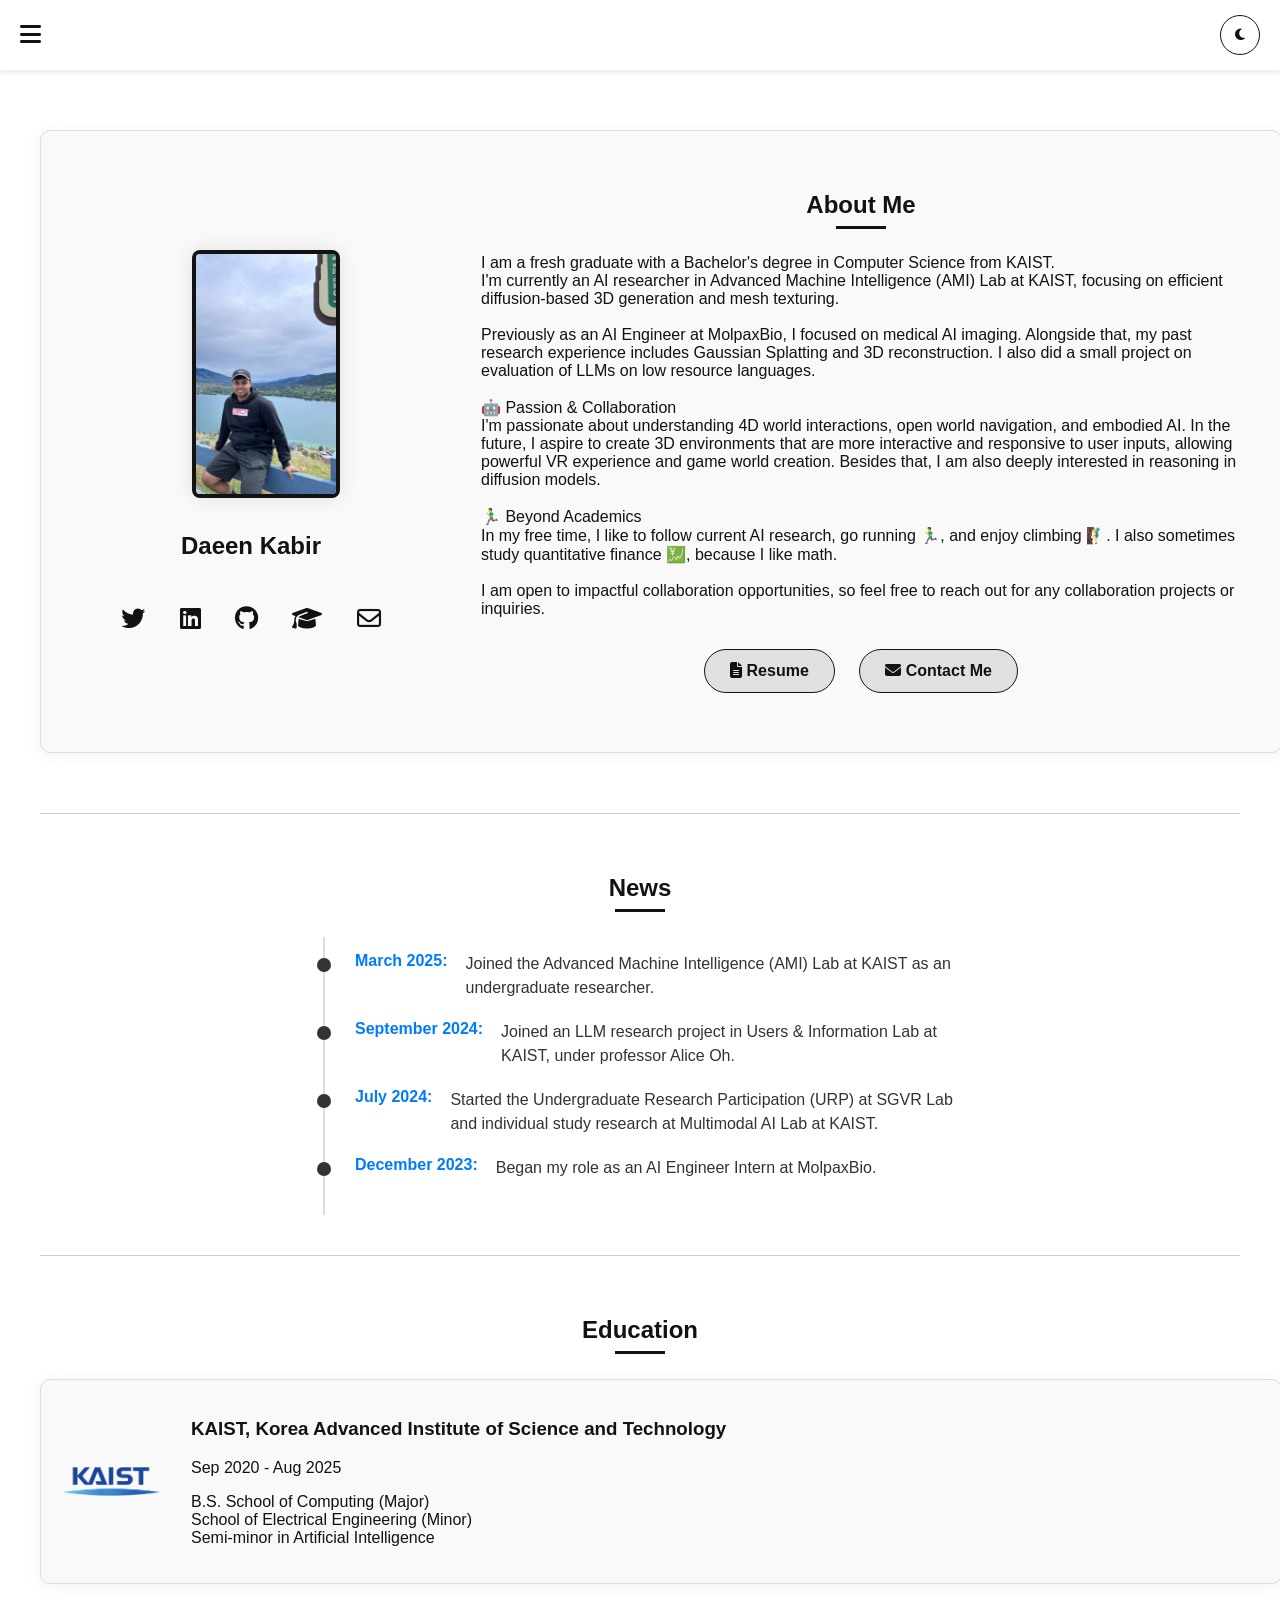
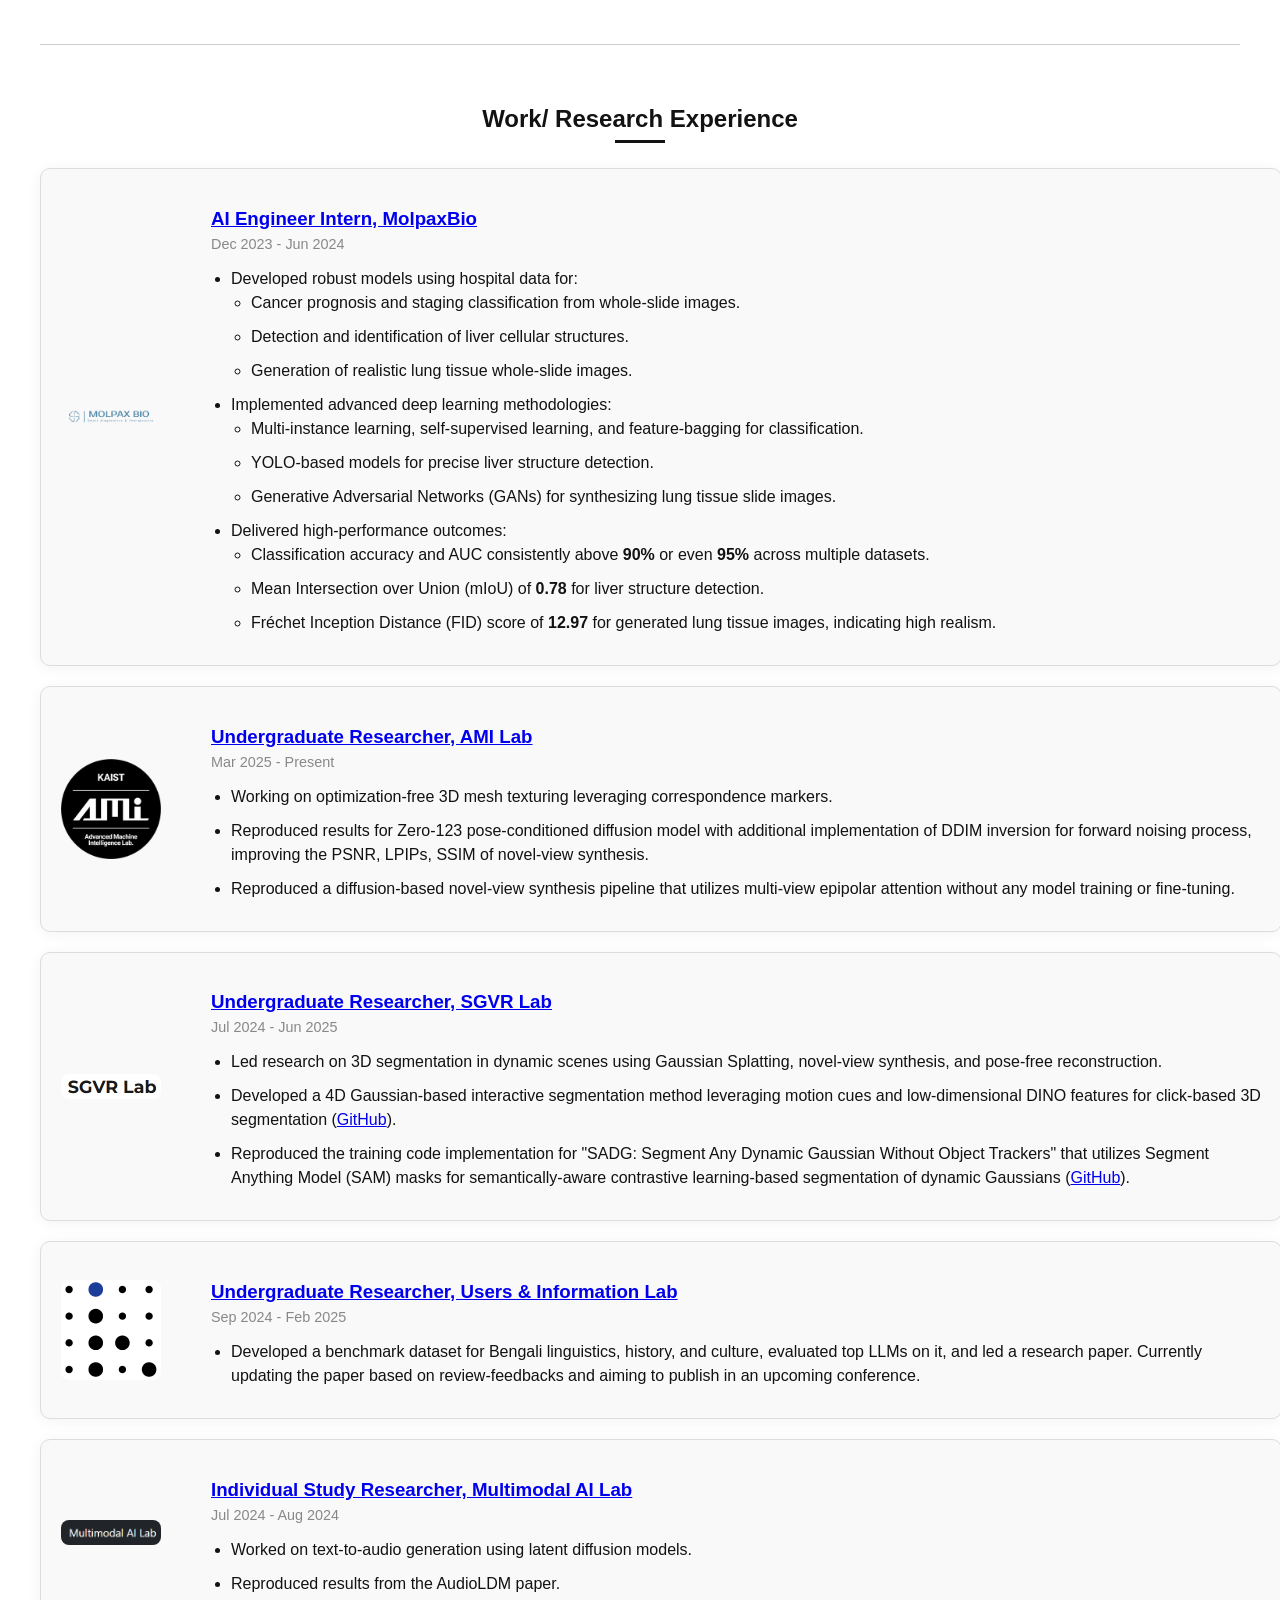
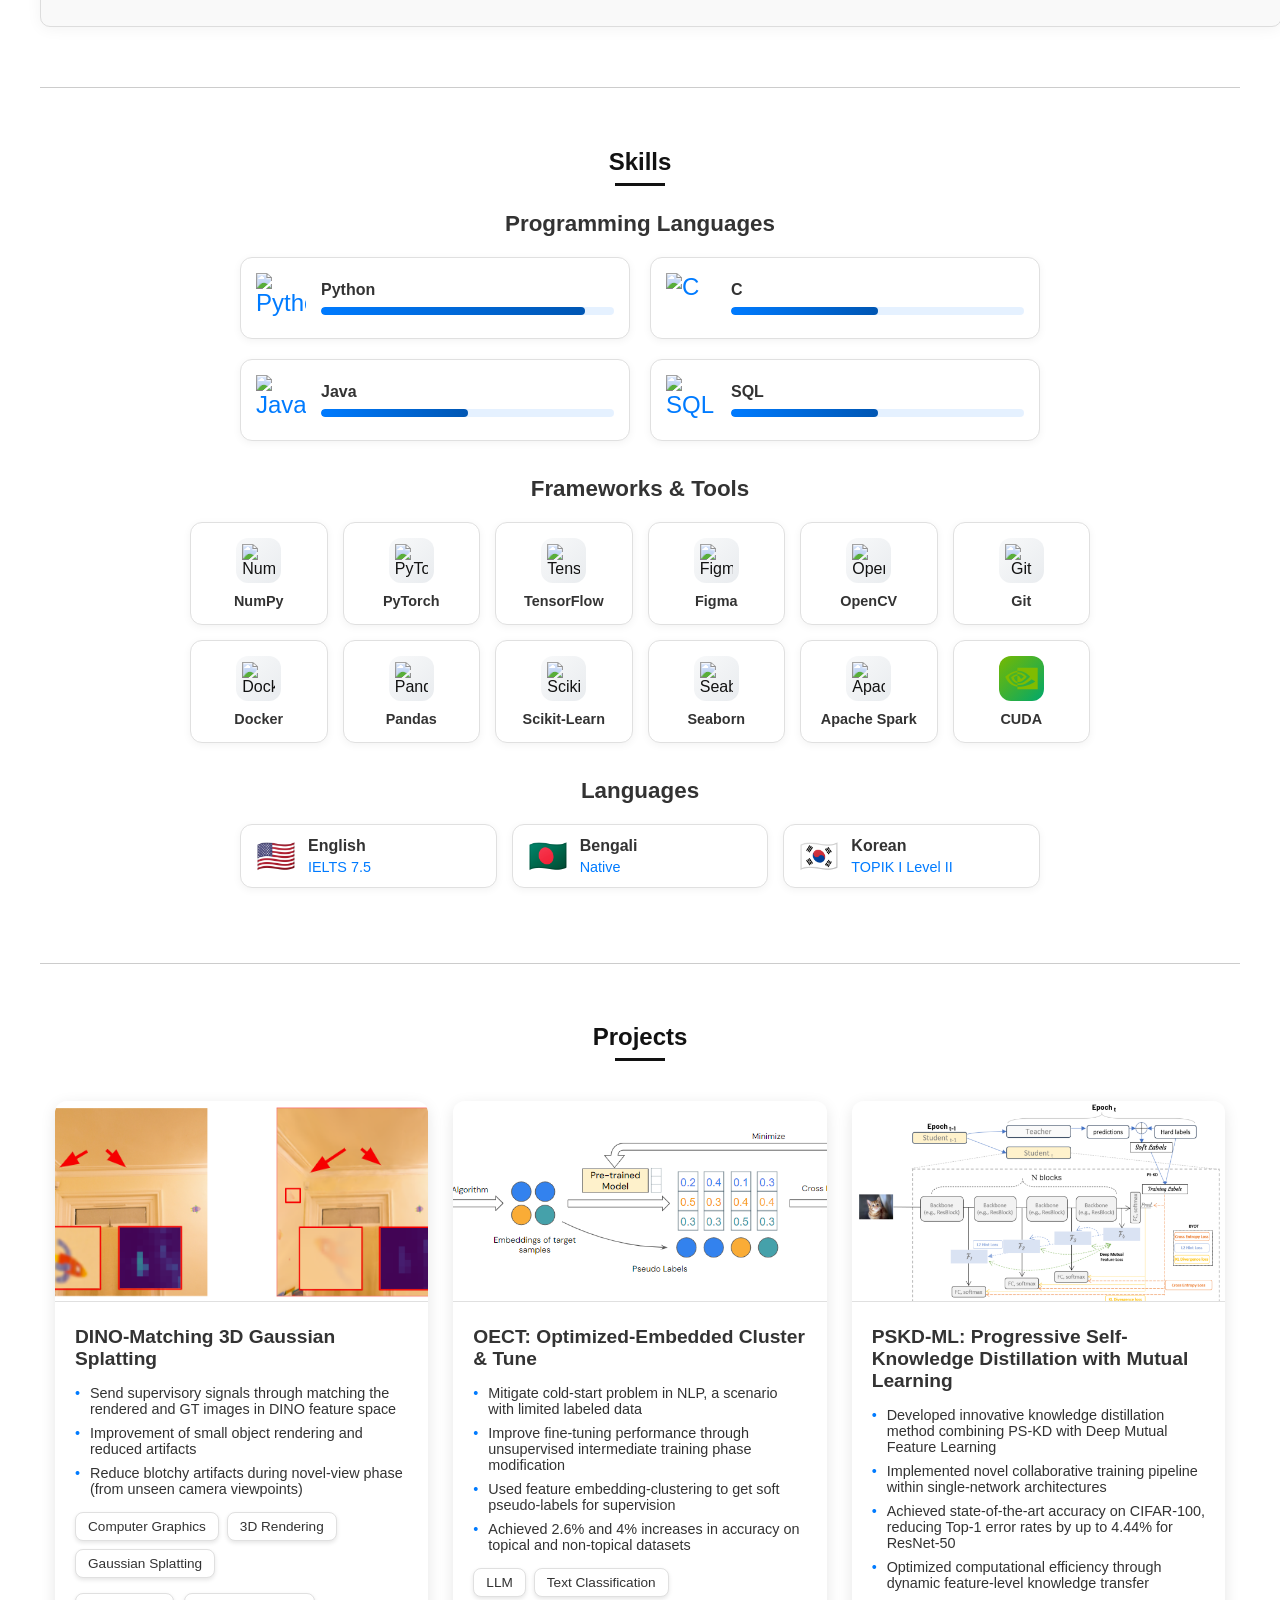
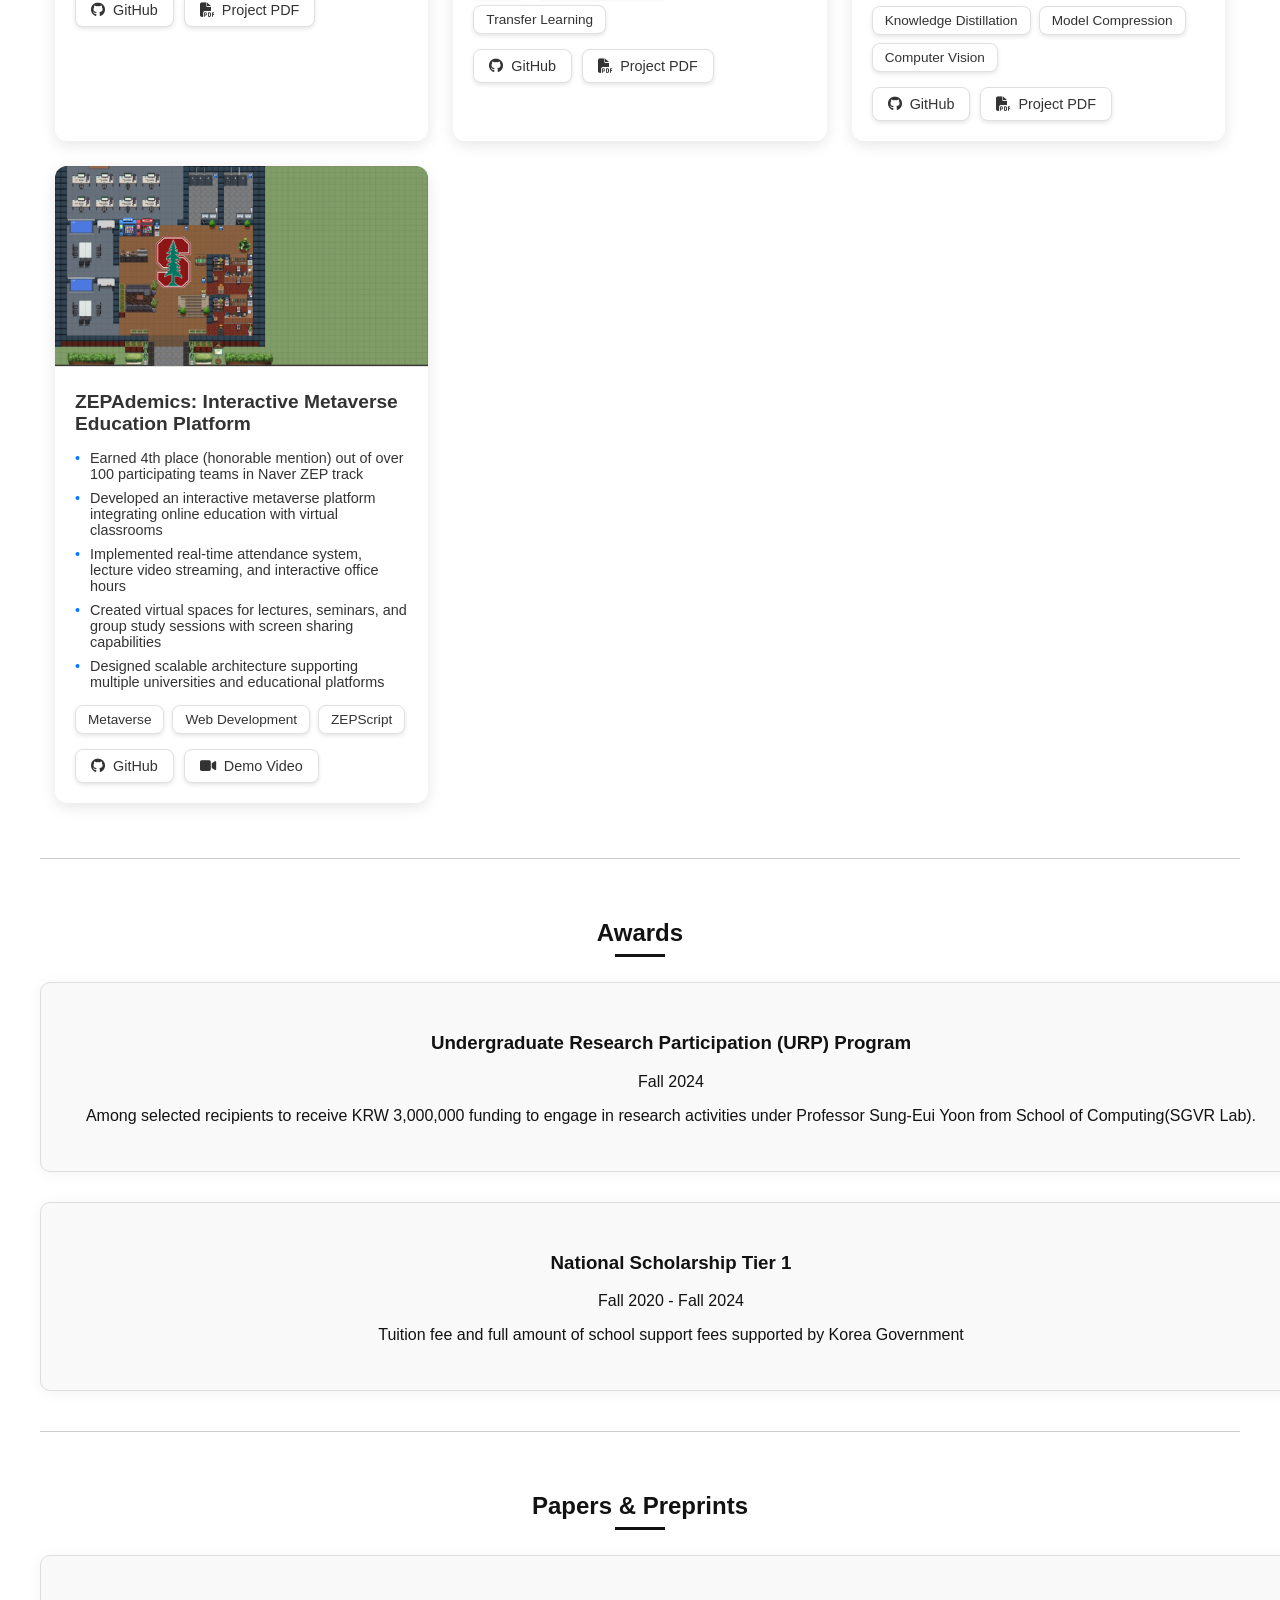
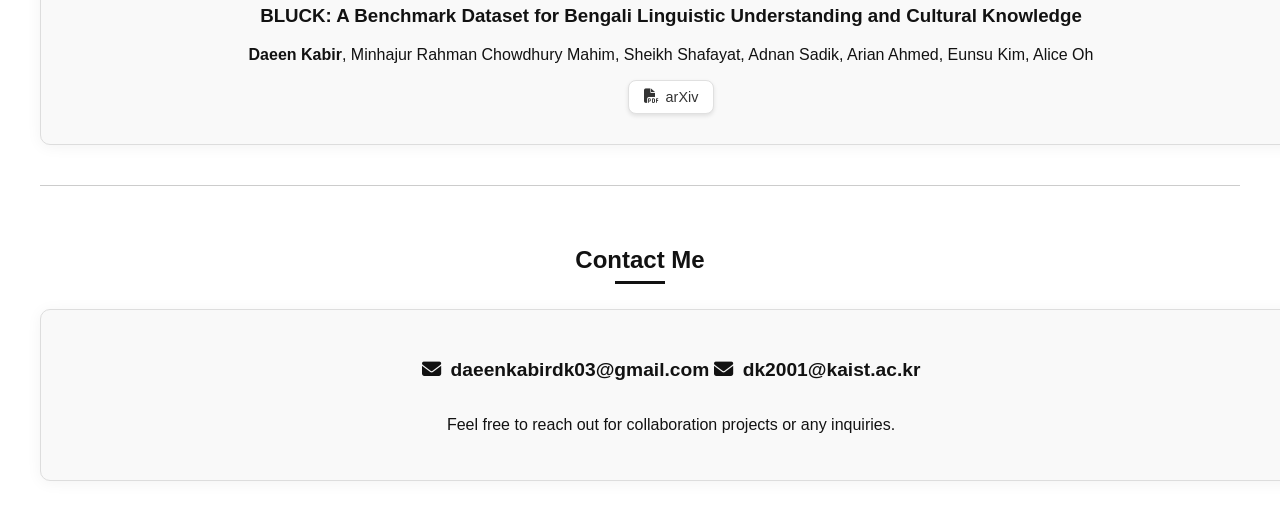
==== commit b7aaac37: "Updated resume" ====
--- a/index.html
+++ b/index.html
@@ -276,7 +276,7 @@
                 <div class="skills-grid">
                     <div class="skill-item">
                         <div class="skill-icon">
-                            <i class="fab fa-python"></i>
+                            <img src="https://cdn.jsdelivr.net/gh/devicons/devicon/icons/python/python-original.svg" alt="Python" style="width: 100%; height: 100%;" />
                         </div>
                         <div class="skill-content">
                             <span class="skill-name">Python</span>
@@ -288,7 +288,7 @@
                     
                     <div class="skill-item">
                         <div class="skill-icon">
-                            <i class="fas fa-code"></i>
+                            <img src="https://cdn.jsdelivr.net/gh/devicons/devicon/icons/c/c-original.svg" alt="C" style="width: 100%; height: 100%;" />
                         </div>
                         <div class="skill-content">
                             <span class="skill-name">C</span>
@@ -300,7 +300,7 @@
                     
                     <div class="skill-item">
                         <div class="skill-icon">
-                            <i class="fab fa-java"></i>
+                            <img src="https://cdn.jsdelivr.net/gh/devicons/devicon/icons/java/java-original.svg" alt="Java" style="width: 100%; height: 100%;" />
                         </div>
                         <div class="skill-content">
                             <span class="skill-name">Java</span>
@@ -312,7 +312,7 @@
                     
                     <div class="skill-item">
                         <div class="skill-icon">
-                            <i class="fas fa-database"></i>
+                            <img src="https://previews.123rf.com/images/jovanas/jovanas1612/jovanas161200791/68255878-sql-icon.jpg" alt="SQL" style="width: 100%; height: 100%;" />
                         </div>
                         <div class="skill-content">
                             <span class="skill-name">SQL</span>
@@ -329,80 +329,87 @@
                 <h3>Frameworks & Tools</h3>
                 <div class="tools-grid">
                     <div class="tool-item">
-                        <div class="tool-icon numpy">
-                            <span>𝗡</span>
+                        <div class="tool-icon-svg">
+                            <img src="https://cdn.jsdelivr.net/gh/devicons/devicon/icons/numpy/numpy-original.svg" alt="NumPy" />
                         </div>
                         <span class="tool-name">NumPy</span>
                     </div>
                     
                     <div class="tool-item">
-                        <div class="tool-icon pytorch">
-                            <span>🔥</span>
+                        <div class="tool-icon-svg">
+                            <img src="https://cdn.jsdelivr.net/gh/devicons/devicon/icons/pytorch/pytorch-original.svg" alt="PyTorch" />
                         </div>
                         <span class="tool-name">PyTorch</span>
                     </div>
                     
                     <div class="tool-item">
-                        <div class="tool-icon tensorflow">
-                            <span>ᵀᶠ</span>
+                        <div class="tool-icon-svg">
+                            <img src="https://cdn.jsdelivr.net/gh/devicons/devicon/icons/tensorflow/tensorflow-original.svg" alt="TensorFlow" />
                         </div>
                         <span class="tool-name">TensorFlow</span>
                     </div>
                     
                     <div class="tool-item">
-                        <div class="tool-icon">
-                            <i class="fab fa-figma"></i>
+                        <div class="tool-icon-svg">
+                            <img src="https://cdn.jsdelivr.net/gh/devicons/devicon/icons/figma/figma-original.svg" alt="Figma" />
                         </div>
                         <span class="tool-name">Figma</span>
                     </div>
                     
                     <div class="tool-item">
-                        <div class="tool-icon opencv">
-                            <span>👁</span>
+                        <div class="tool-icon-svg">
+                            <img src="https://cdn.jsdelivr.net/gh/devicons/devicon/icons/opencv/opencv-original.svg" alt="OpenCV" />
                         </div>
                         <span class="tool-name">OpenCV</span>
                     </div>
                     
                     <div class="tool-item">
-                        <div class="tool-icon">
-                            <i class="fab fa-git-alt"></i>
+                        <div class="tool-icon-svg">
+                            <img src="https://cdn.jsdelivr.net/gh/devicons/devicon/icons/git/git-original.svg" alt="Git" />
                         </div>
                         <span class="tool-name">Git</span>
                     </div>
                     
                     <div class="tool-item">
-                        <div class="tool-icon">
-                            <i class="fab fa-docker"></i>
+                        <div class="tool-icon-svg">
+                            <img src="https://cdn.jsdelivr.net/gh/devicons/devicon/icons/docker/docker-original.svg" alt="Docker" />
                         </div>
                         <span class="tool-name">Docker</span>
                     </div>
                     
                     <div class="tool-item">
-                        <div class="tool-icon pandas">
-                            <span>🐼</span>
+                        <div class="tool-icon-svg">
+                            <img src="https://cdn.jsdelivr.net/gh/devicons/devicon/icons/pandas/pandas-original.svg" alt="Pandas" />
                         </div>
                         <span class="tool-name">Pandas</span>
                     </div>
                     
                     <div class="tool-item">
-                        <div class="tool-icon sklearn">
-                            <span>⚙️</span>
+                        <div class="tool-icon-svg">
+                            <img src="https://cdn.jsdelivr.net/gh/devicons/devicon/icons/scikitlearn/scikitlearn-original.svg" alt="Scikit-Learn" />
                         </div>
                         <span class="tool-name">Scikit-Learn</span>
                     </div>
                     
                     <div class="tool-item">
-                        <div class="tool-icon seaborn">
-                            <span>📊</span>
+                        <div class="tool-icon-svg">
+                            <img src="https://seaborn.pydata.org/_images/logo-mark-lightbg.svg" alt="Seaborn" />
                         </div>
                         <span class="tool-name">Seaborn</span>
                     </div>
                     
                     <div class="tool-item">
-                        <div class="tool-icon spark">
-                            <span>⚡</span>
+                        <div class="tool-icon-svg">
+                            <img src="https://cdn.jsdelivr.net/gh/devicons/devicon/icons/apachespark/apachespark-original.svg" alt="Apache Spark" />
                         </div>
                         <span class="tool-name">Apache Spark</span>
+                    </div>
+                    
+                    <div class="tool-item">
+                        <div class="tool-icon-svg cuda">
+                            <img src="assets\images\cuda-svgrepo-com.svg" alt="CUDA" />
+                        </div>
+                        <span class="tool-name">CUDA</span>
                     </div>
                 </div>
             </div>
--- a/assets/css/mystyle.css
+++ b/assets/css/mystyle.css
@@ -891,6 +891,33 @@
   font-size: 1.4rem;
 }
 
+.tool-icon-svg {
+  width: 45px;
+  height: 45px;
+  border-radius: 12px;
+  display: flex;
+  align-items: center;
+  justify-content: center;
+  background: linear-gradient(135deg, #f8f9fa, #e9ecef);
+  padding: 6px;
+  box-sizing: border-box;
+}
+
+.tool-icon-svg img {
+  width: 100%;
+  height: 100%;
+  object-fit: contain;
+}
+
+.tool-icon-svg.cuda {
+  background: linear-gradient(135deg, #76B900, #00A86B);
+  padding: 4px;
+}
+
+.tool-icon-svg.cuda img {
+  border-radius: 4px;
+}
+
 /* Brand-specific colors for tools */
 .tool-icon.numpy {
   background: linear-gradient(135deg, #013243, #4CAF50);
@@ -931,6 +958,11 @@
 
 .tool-icon.spark {
   background: linear-gradient(135deg, #E25A1C, #FF5722);
+  font-size: 1.3rem;
+}
+
+.tool-icon.cuda {
+  background: linear-gradient(135deg, #76B900, #00A86B);
   font-size: 1.3rem;
 }
 
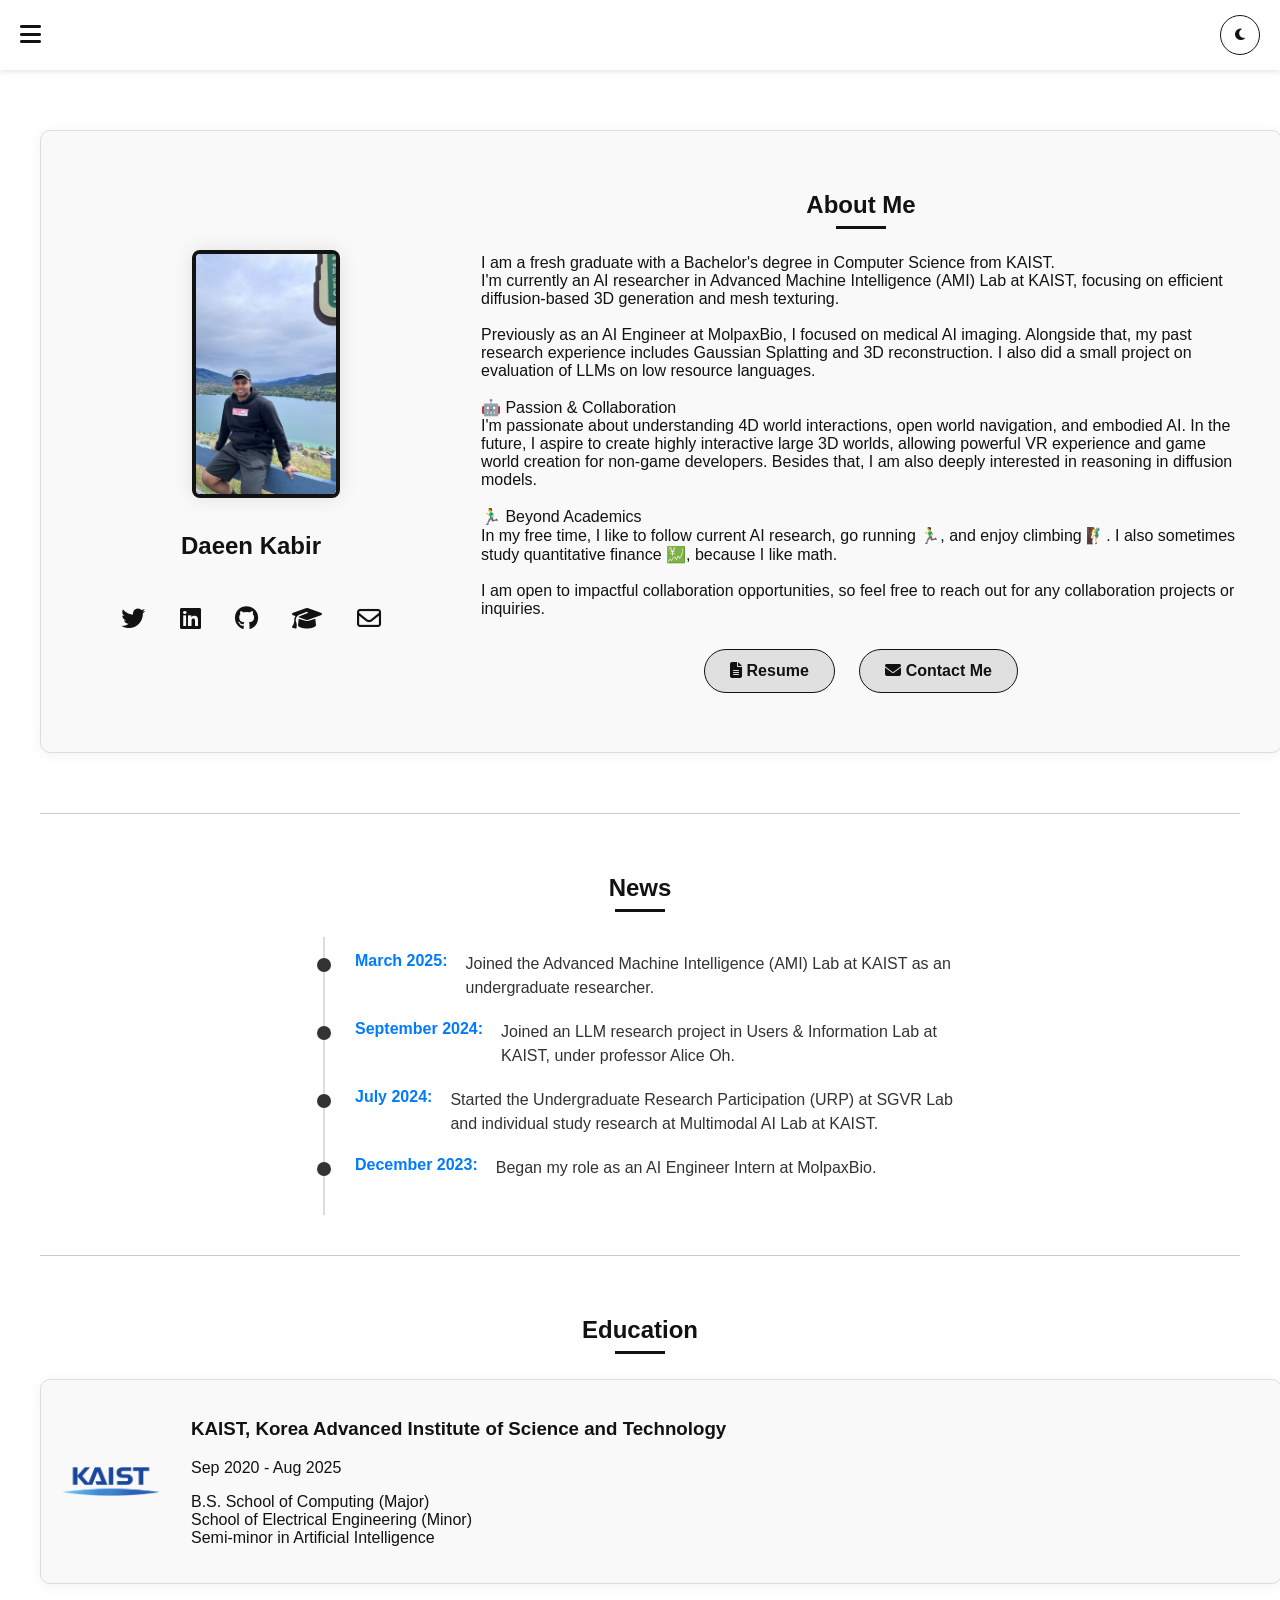
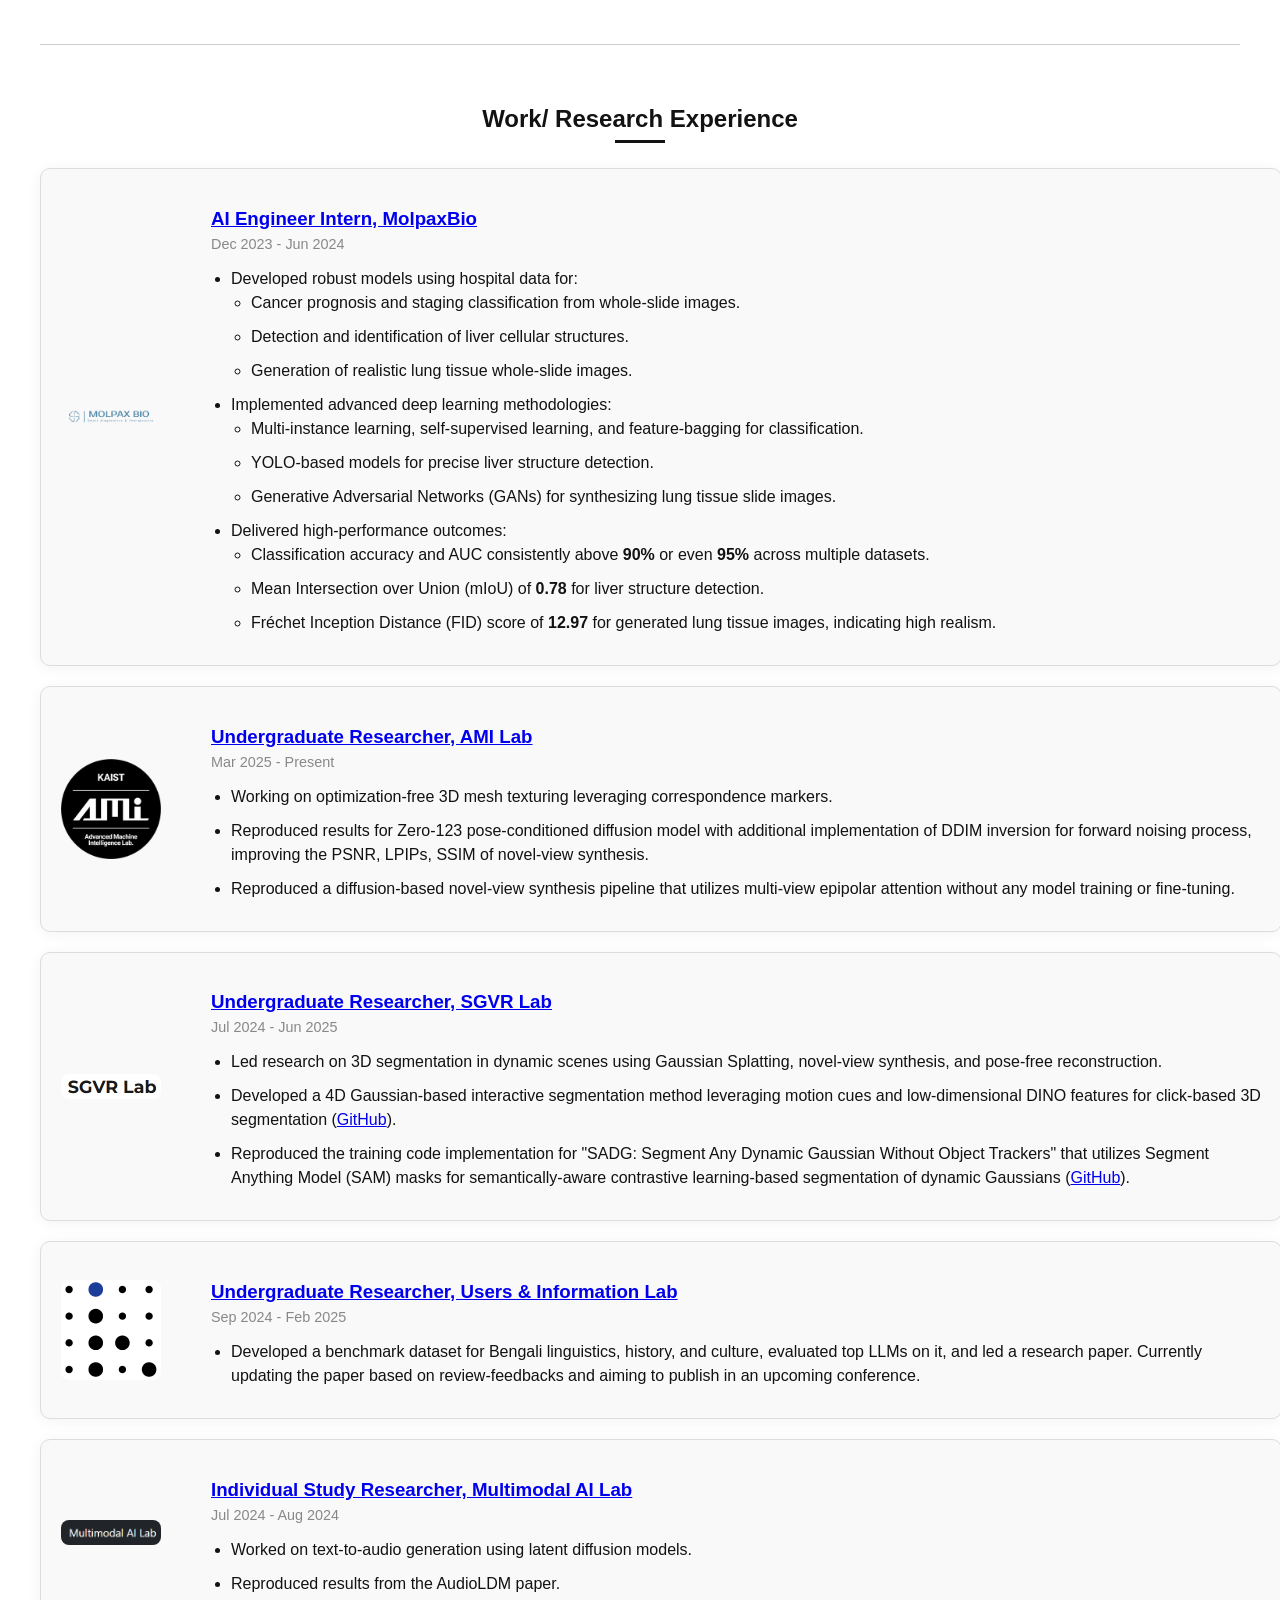
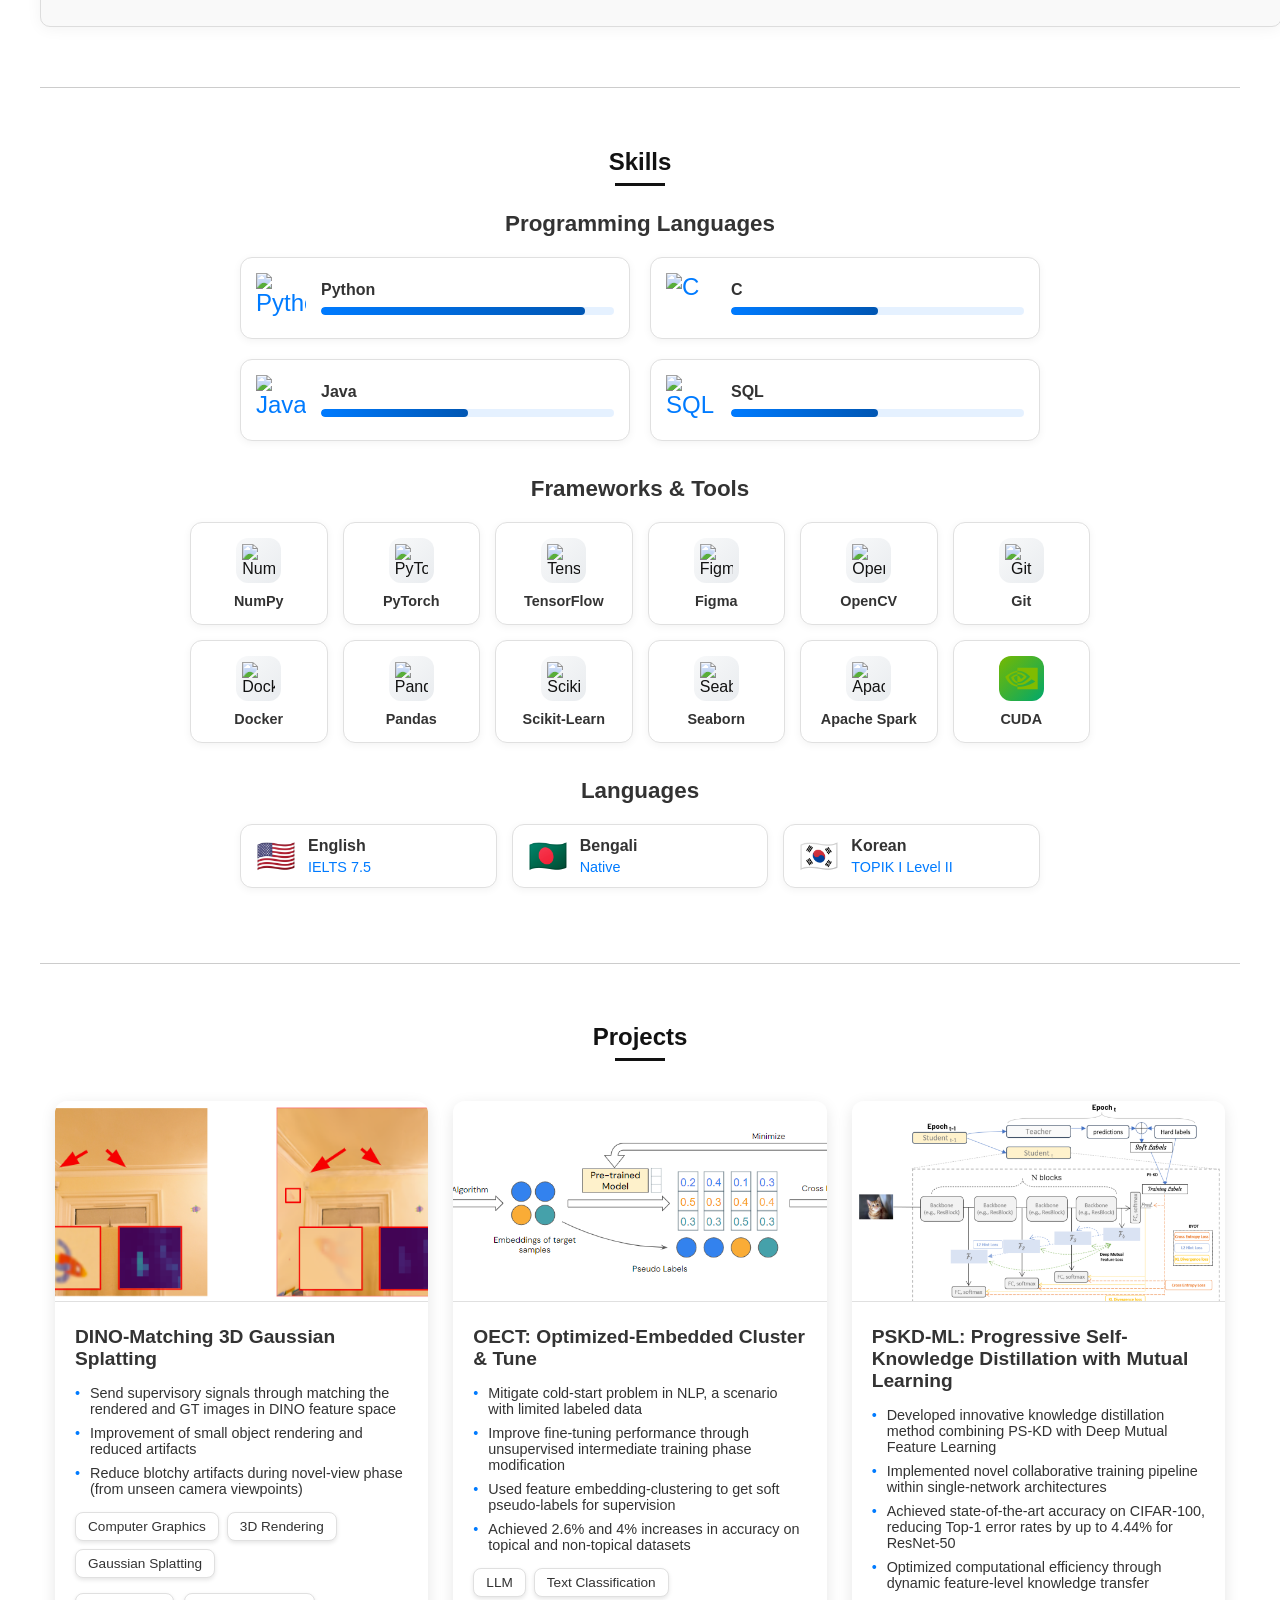
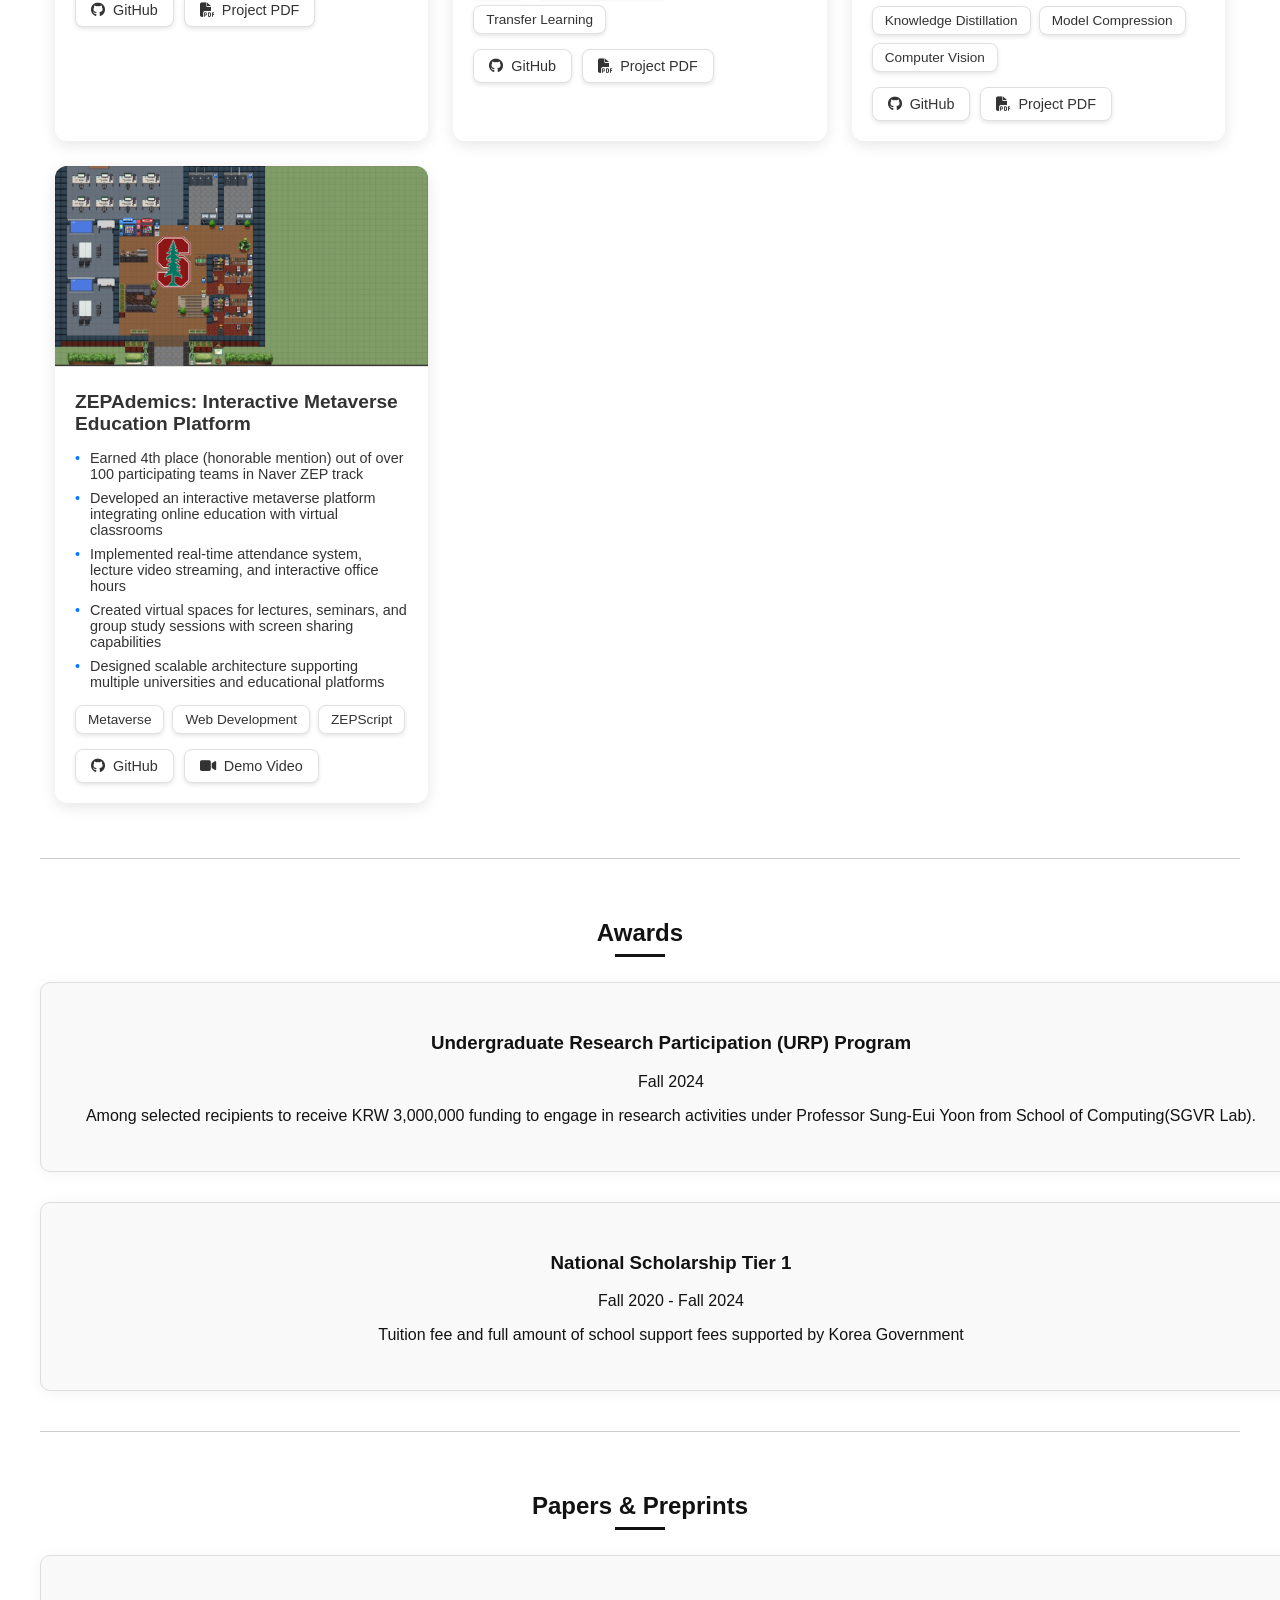
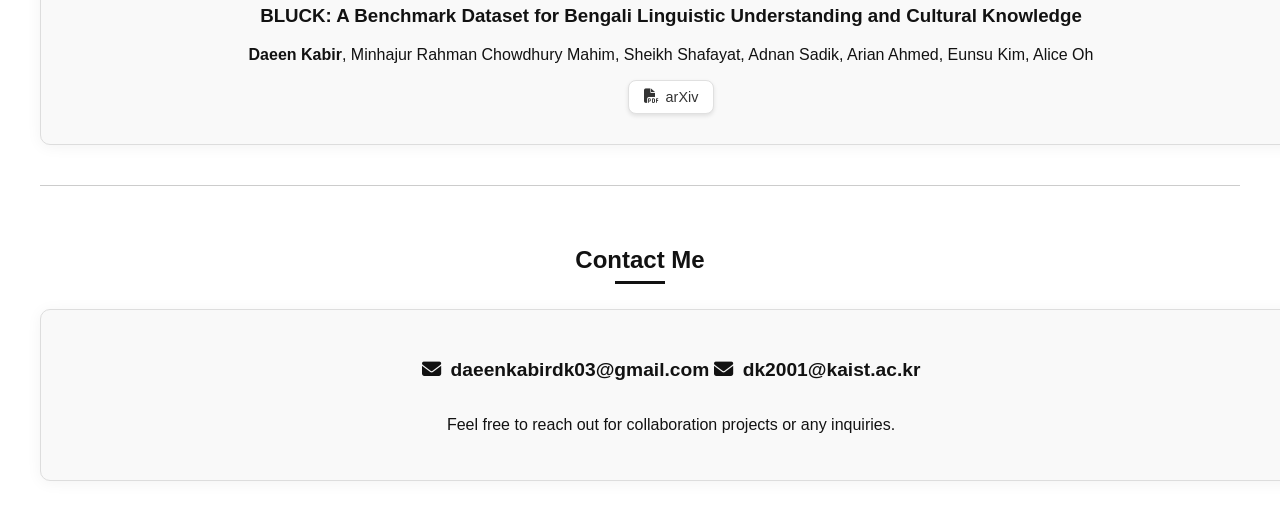
==== commit f93f1736: "Updated resume" ====
--- a/index.html
+++ b/index.html
@@ -94,7 +94,7 @@
                         Previously as an AI Engineer at MolpaxBio, I focused on medical AI imaging. Alongside that, my past research experience includes Gaussian Splatting and 3D reconstruction. I also did a small project on evaluation of LLMs on low resource languages.
                         <br><br>
                         🤖 Passion & Collaboration<br>
-                        I'm passionate about understanding 4D world interactions, open world navigation, and embodied AI. In the future, I aspire to create 3D environments that are more interactive and responsive to user inputs, allowing powerful VR experience and game world creation.
+                        I'm passionate about understanding 4D world interactions, open world navigation, and embodied AI. In the future, I aspire to create highly interactive large 3D worlds, allowing powerful VR experience and game world creation for non-game developers.
                         Besides that, I am also deeply interested in reasoning in diffusion models.
                         <br><br>
                         🏃‍♂️ Beyond Academics<br>
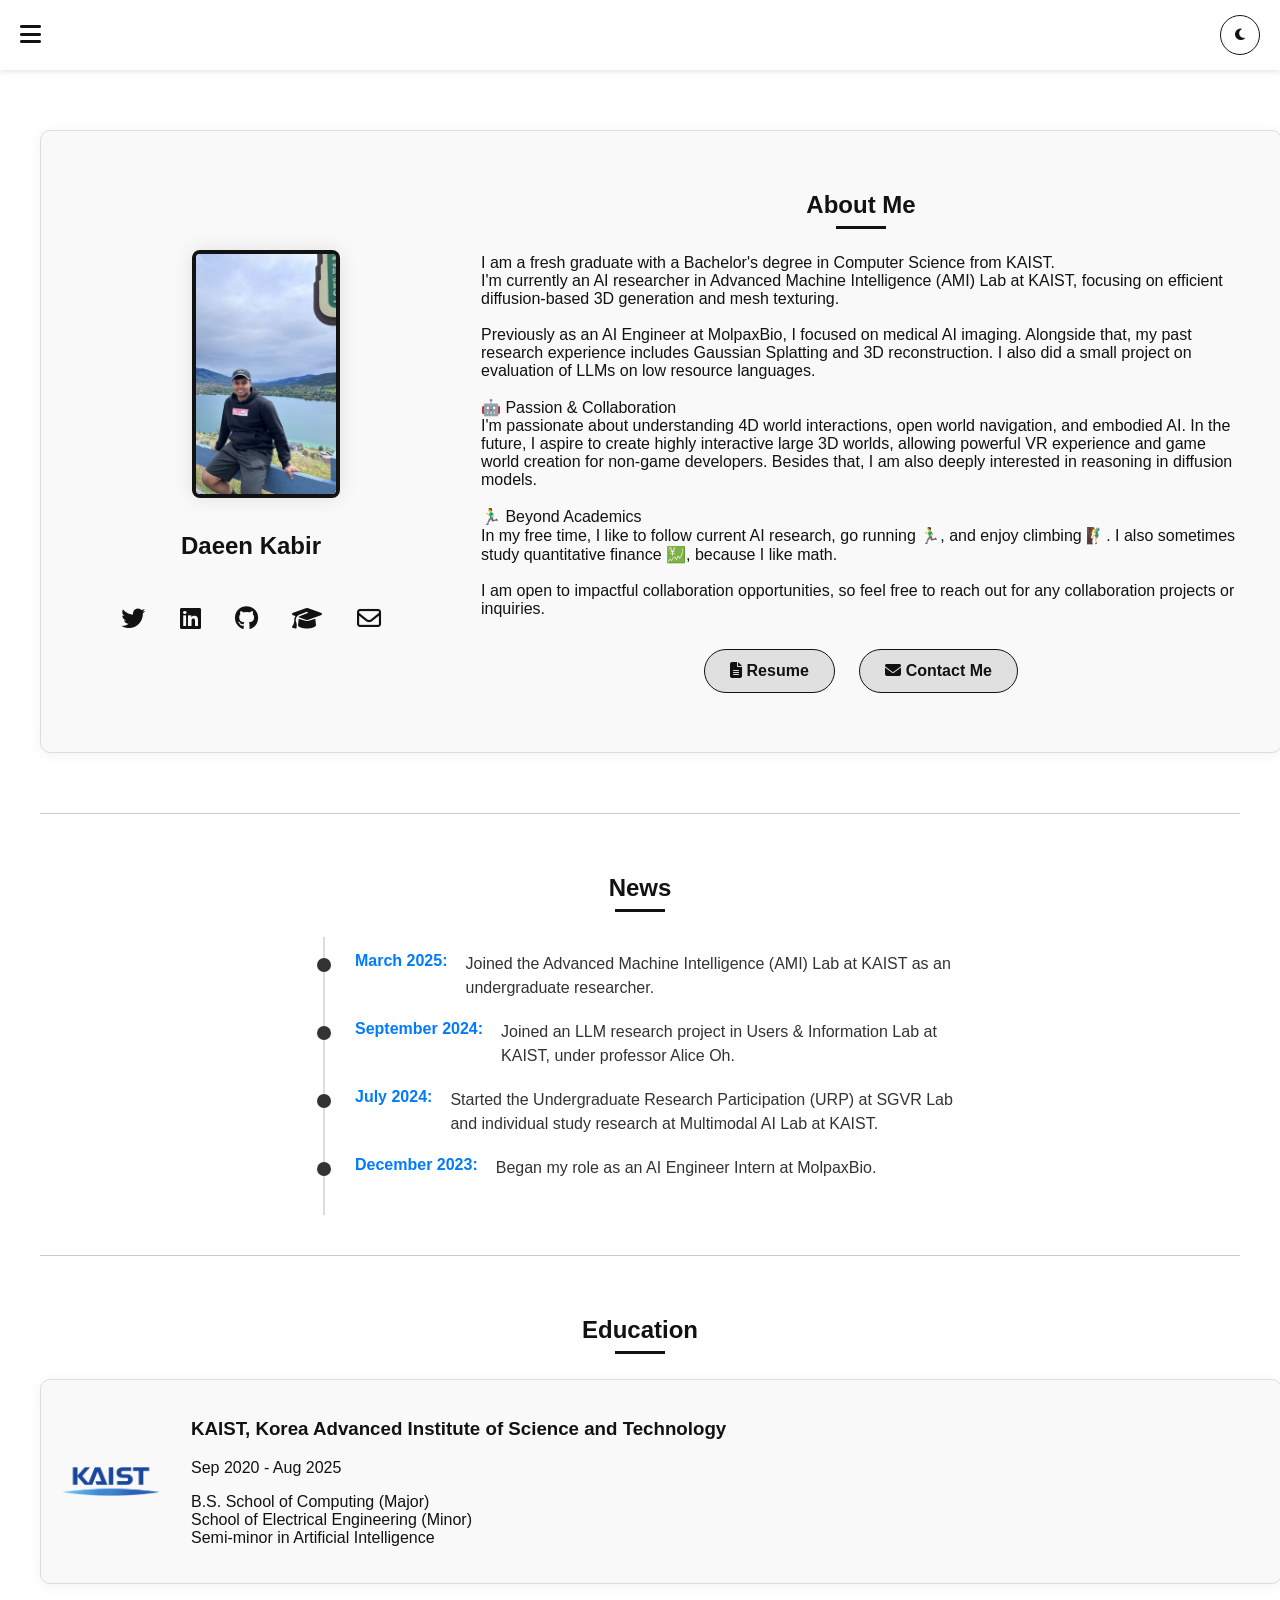
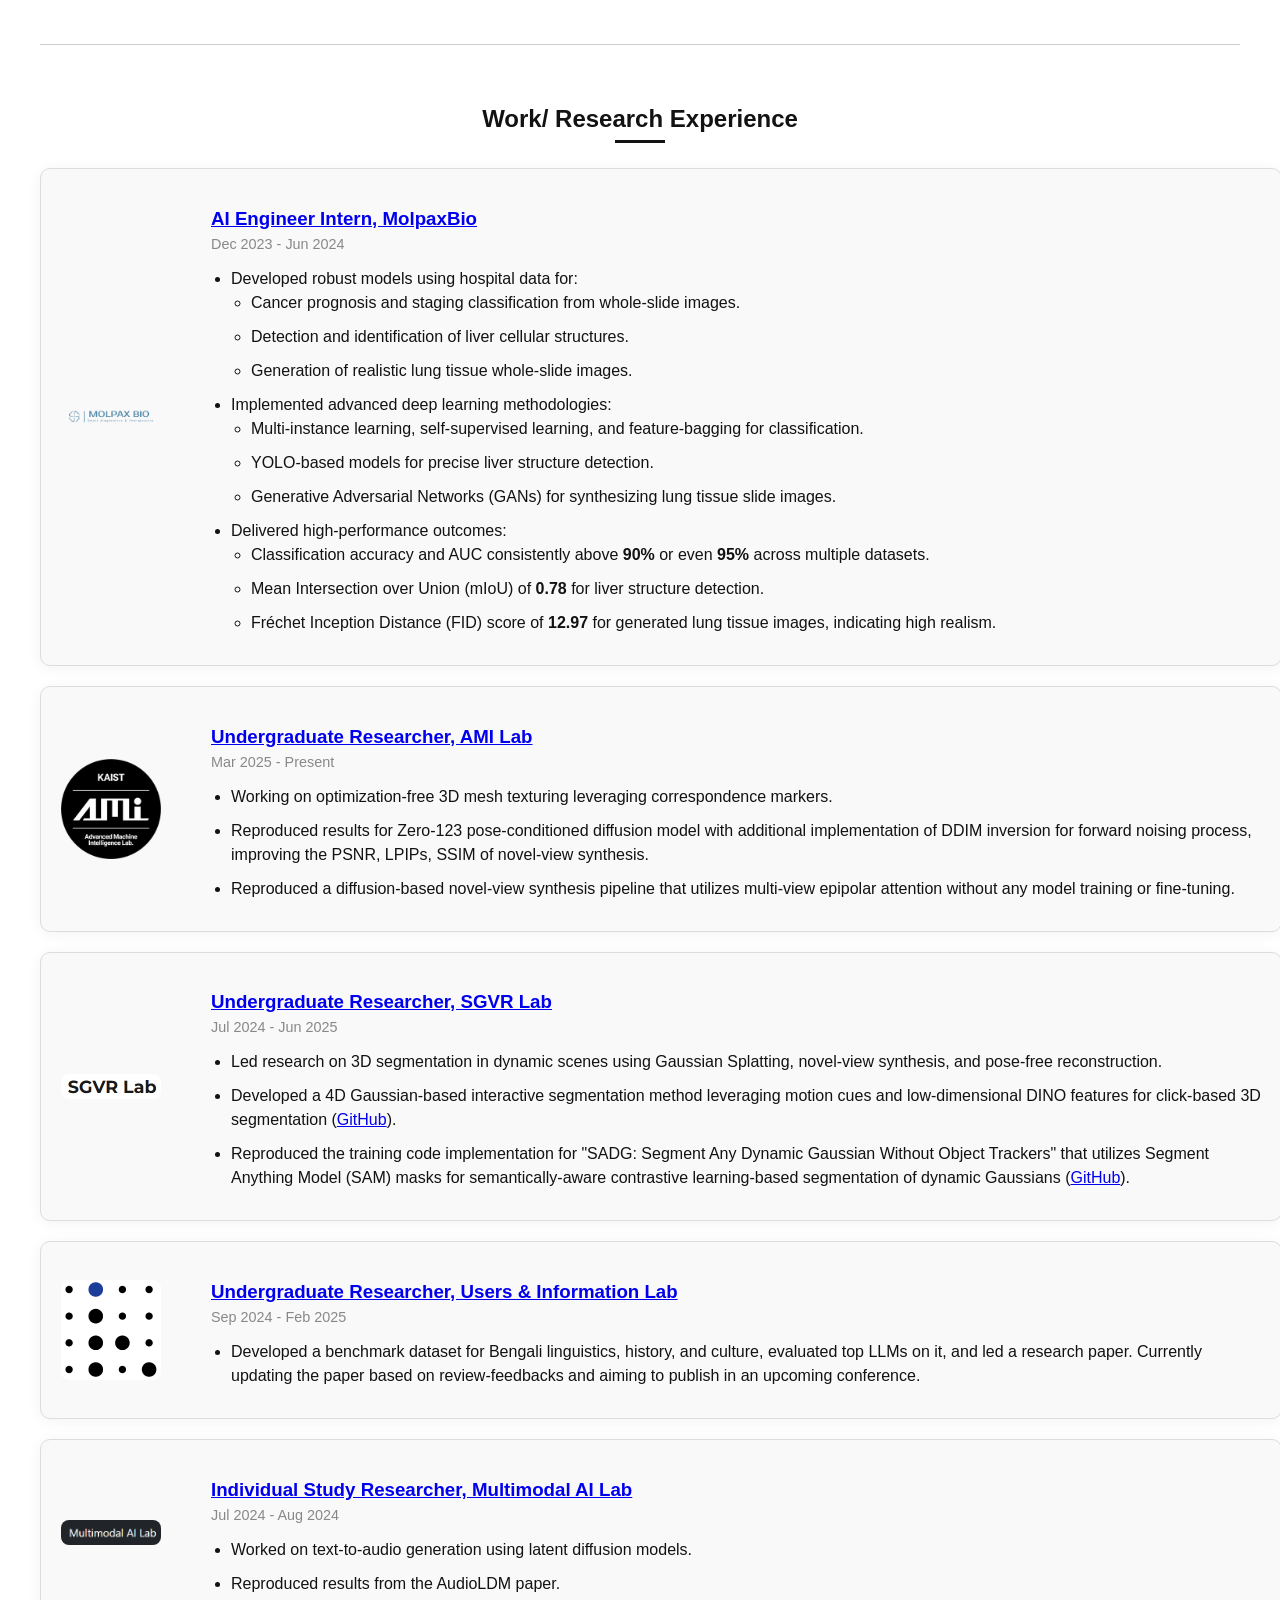
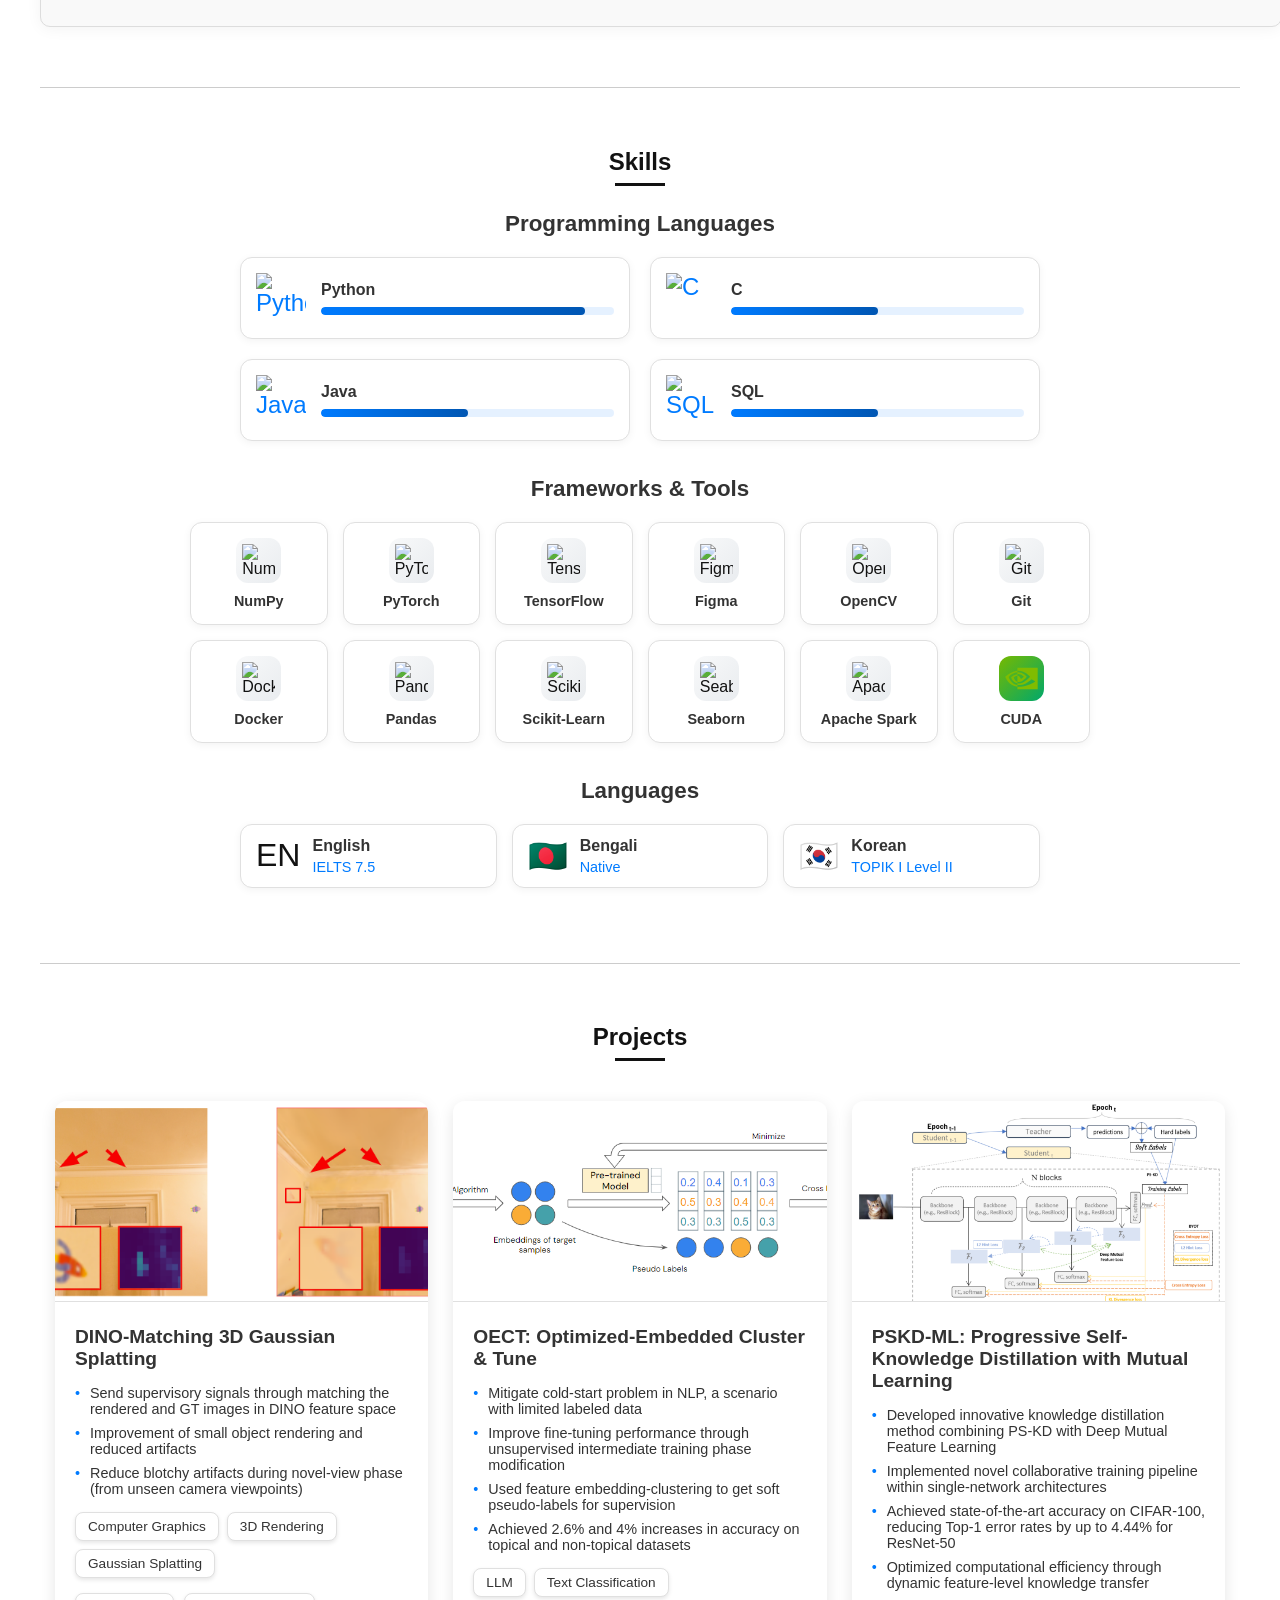
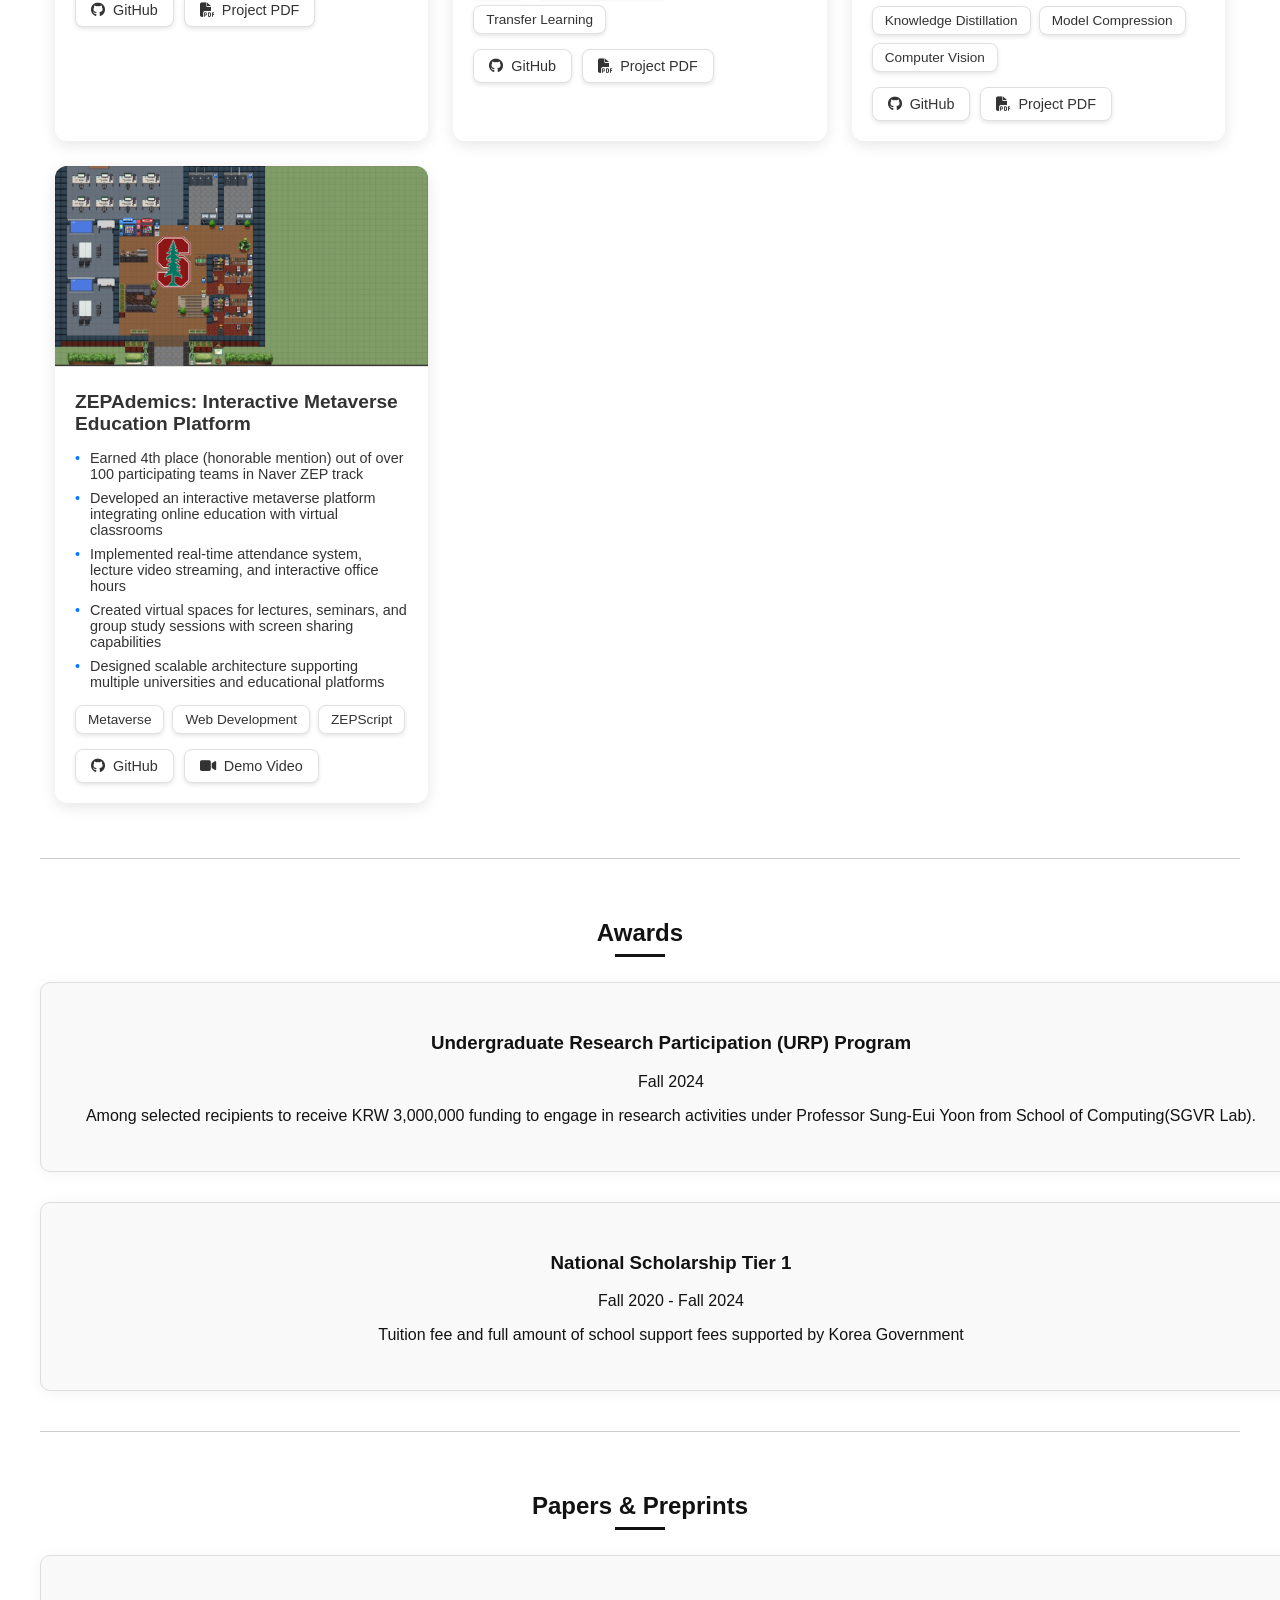
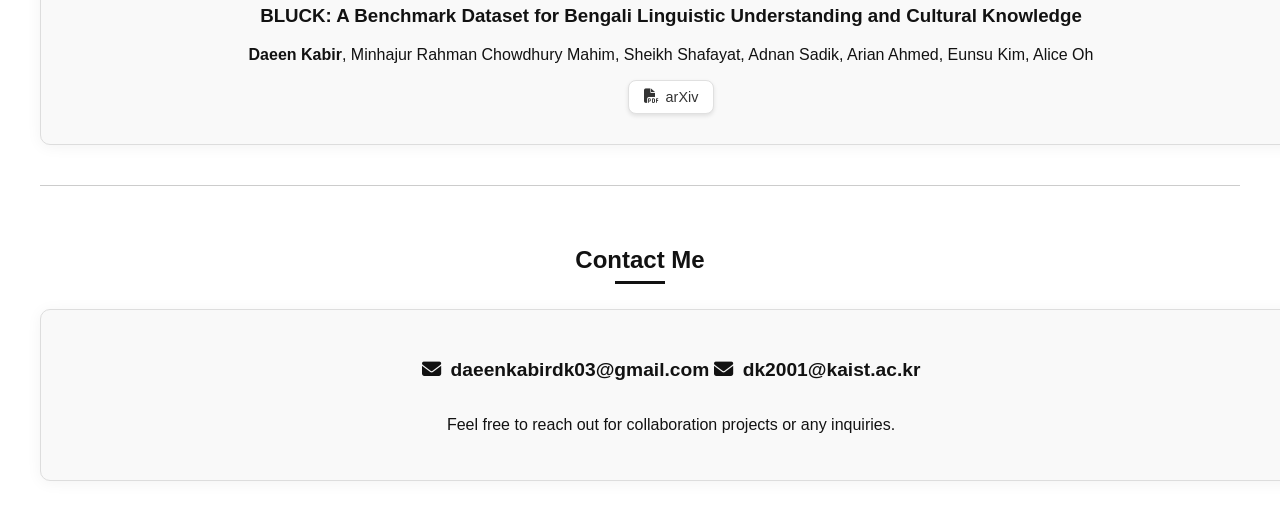
==== commit d3a5d4e3: "Updated resume" ====
--- a/index.html
+++ b/index.html
@@ -419,7 +419,7 @@
                 <h3>Languages</h3>
                 <div class="languages-grid">
                     <div class="language-item">
-                        <div class="language-flag">🇺🇸</div>
+                        <div class="language-flag">EN</div>
                         <div class="language-content">
                             <span class="language-name">English</span>
                             <span class="language-level">IELTS 7.5</span>
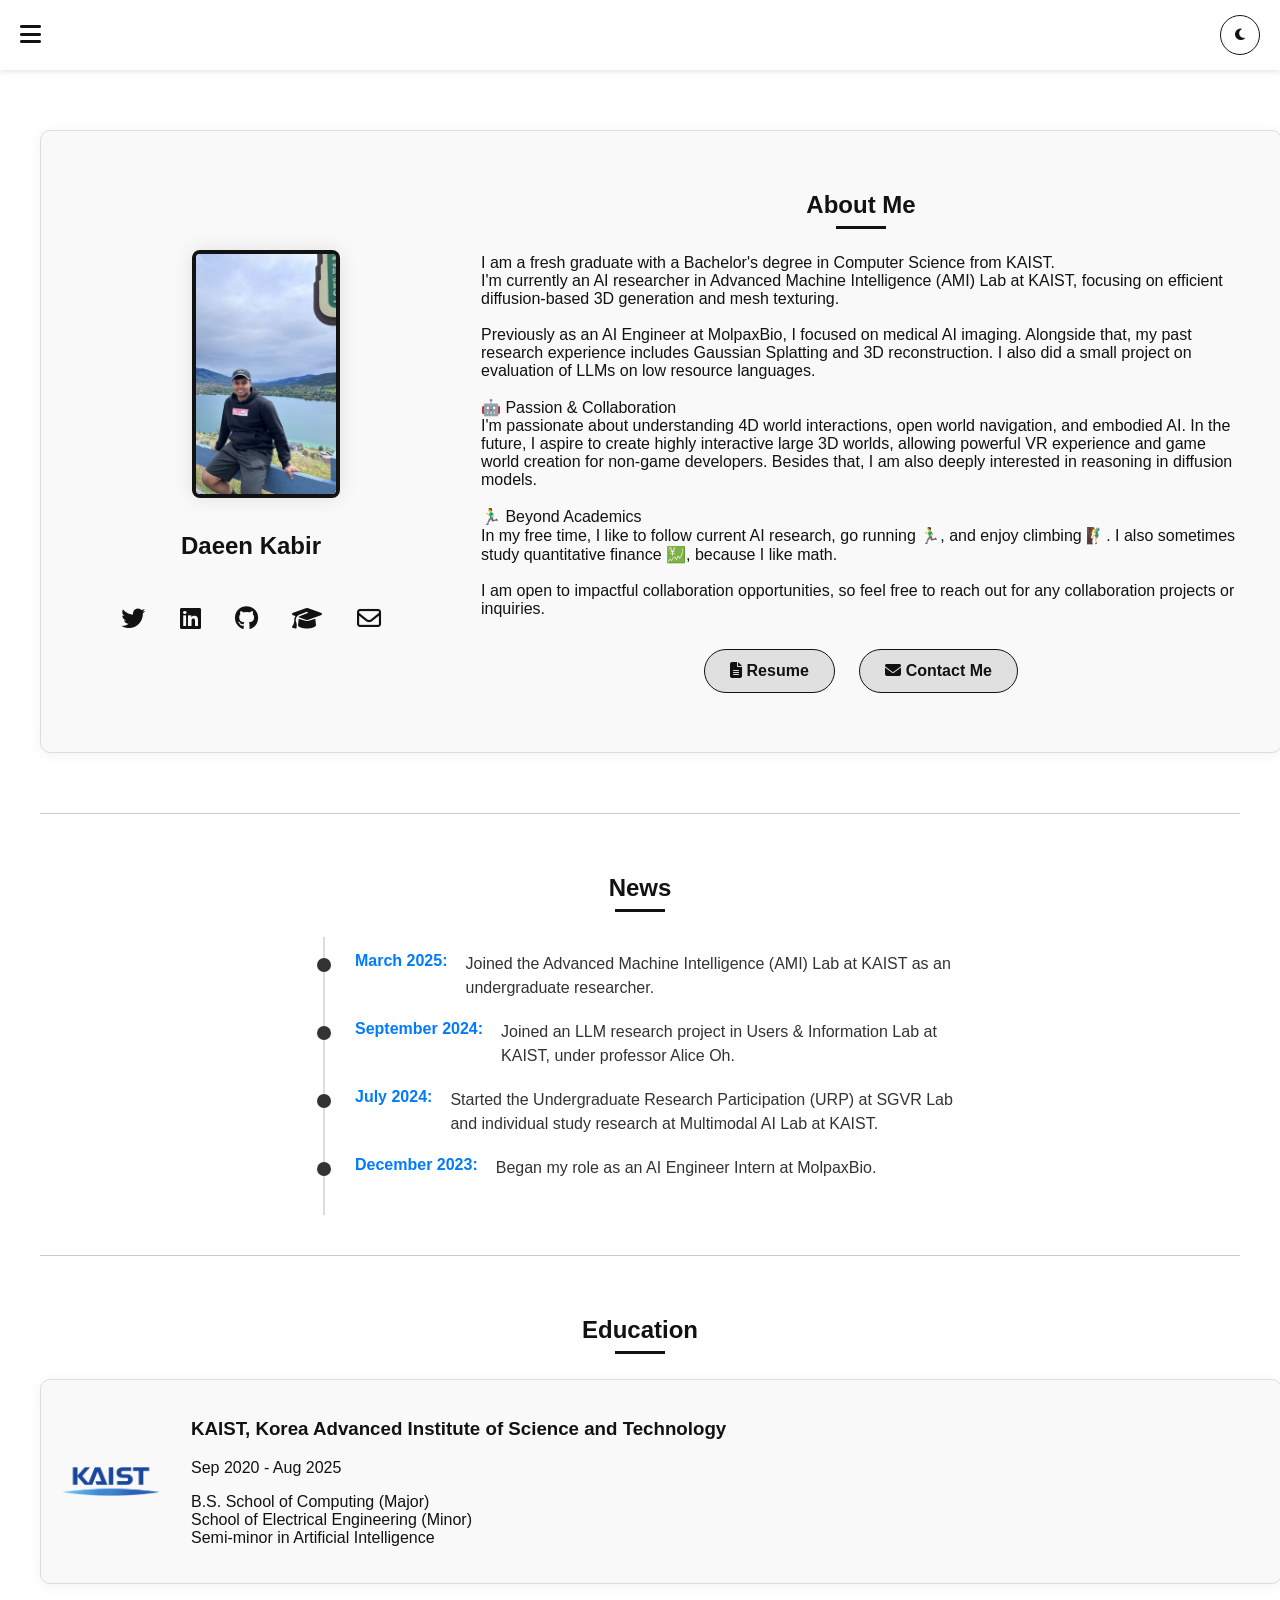
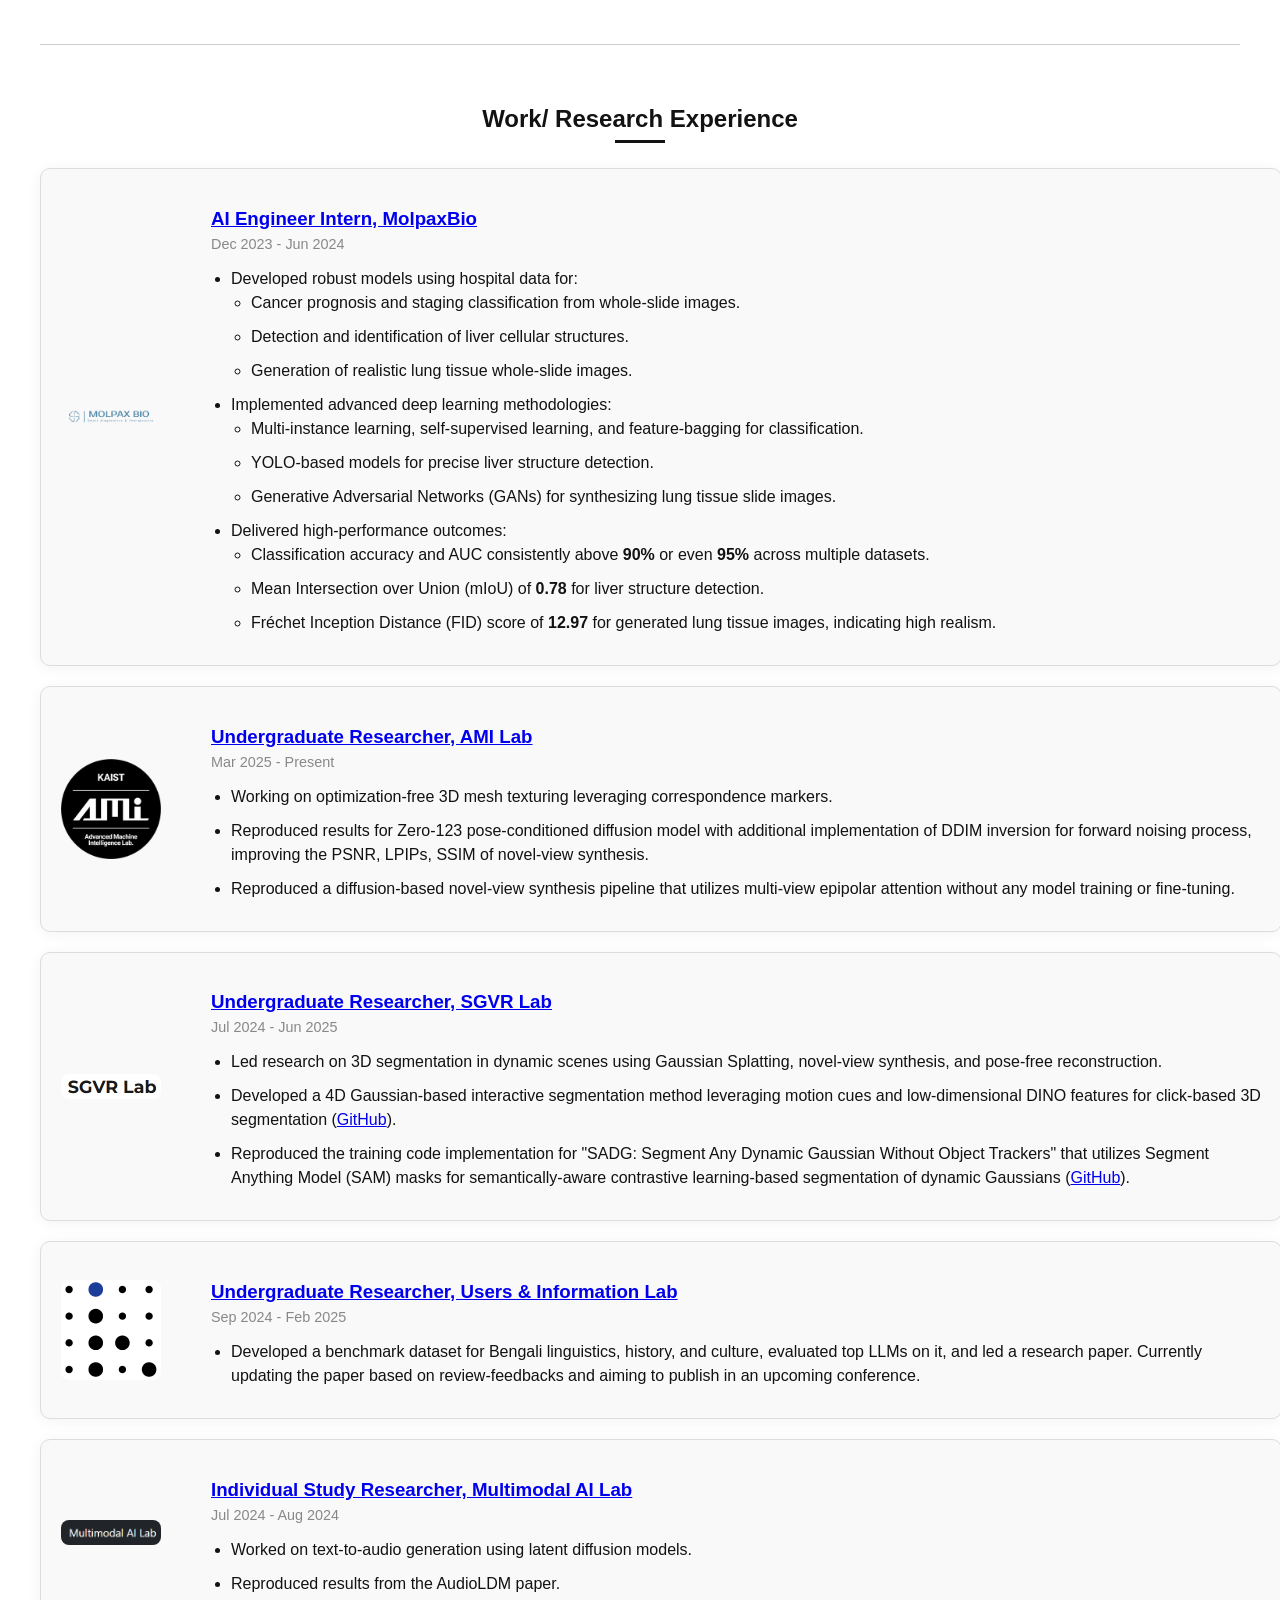
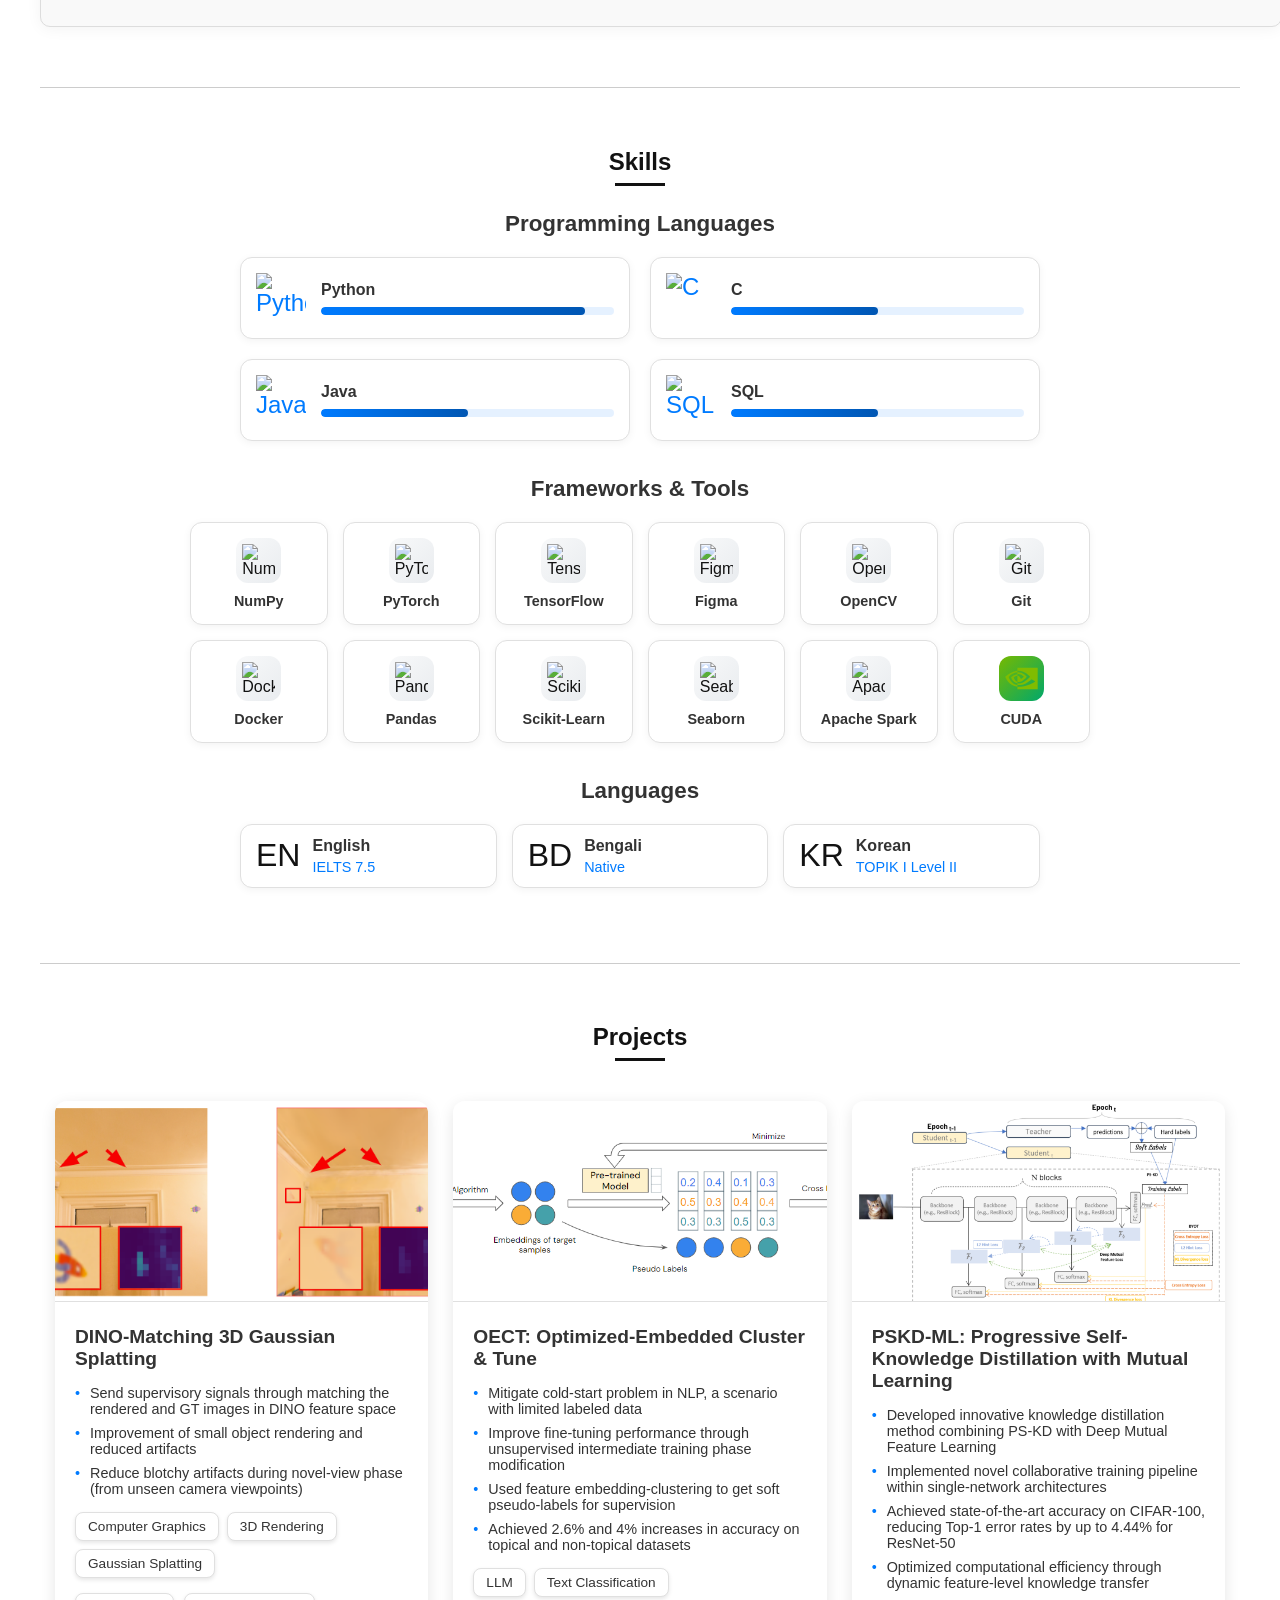
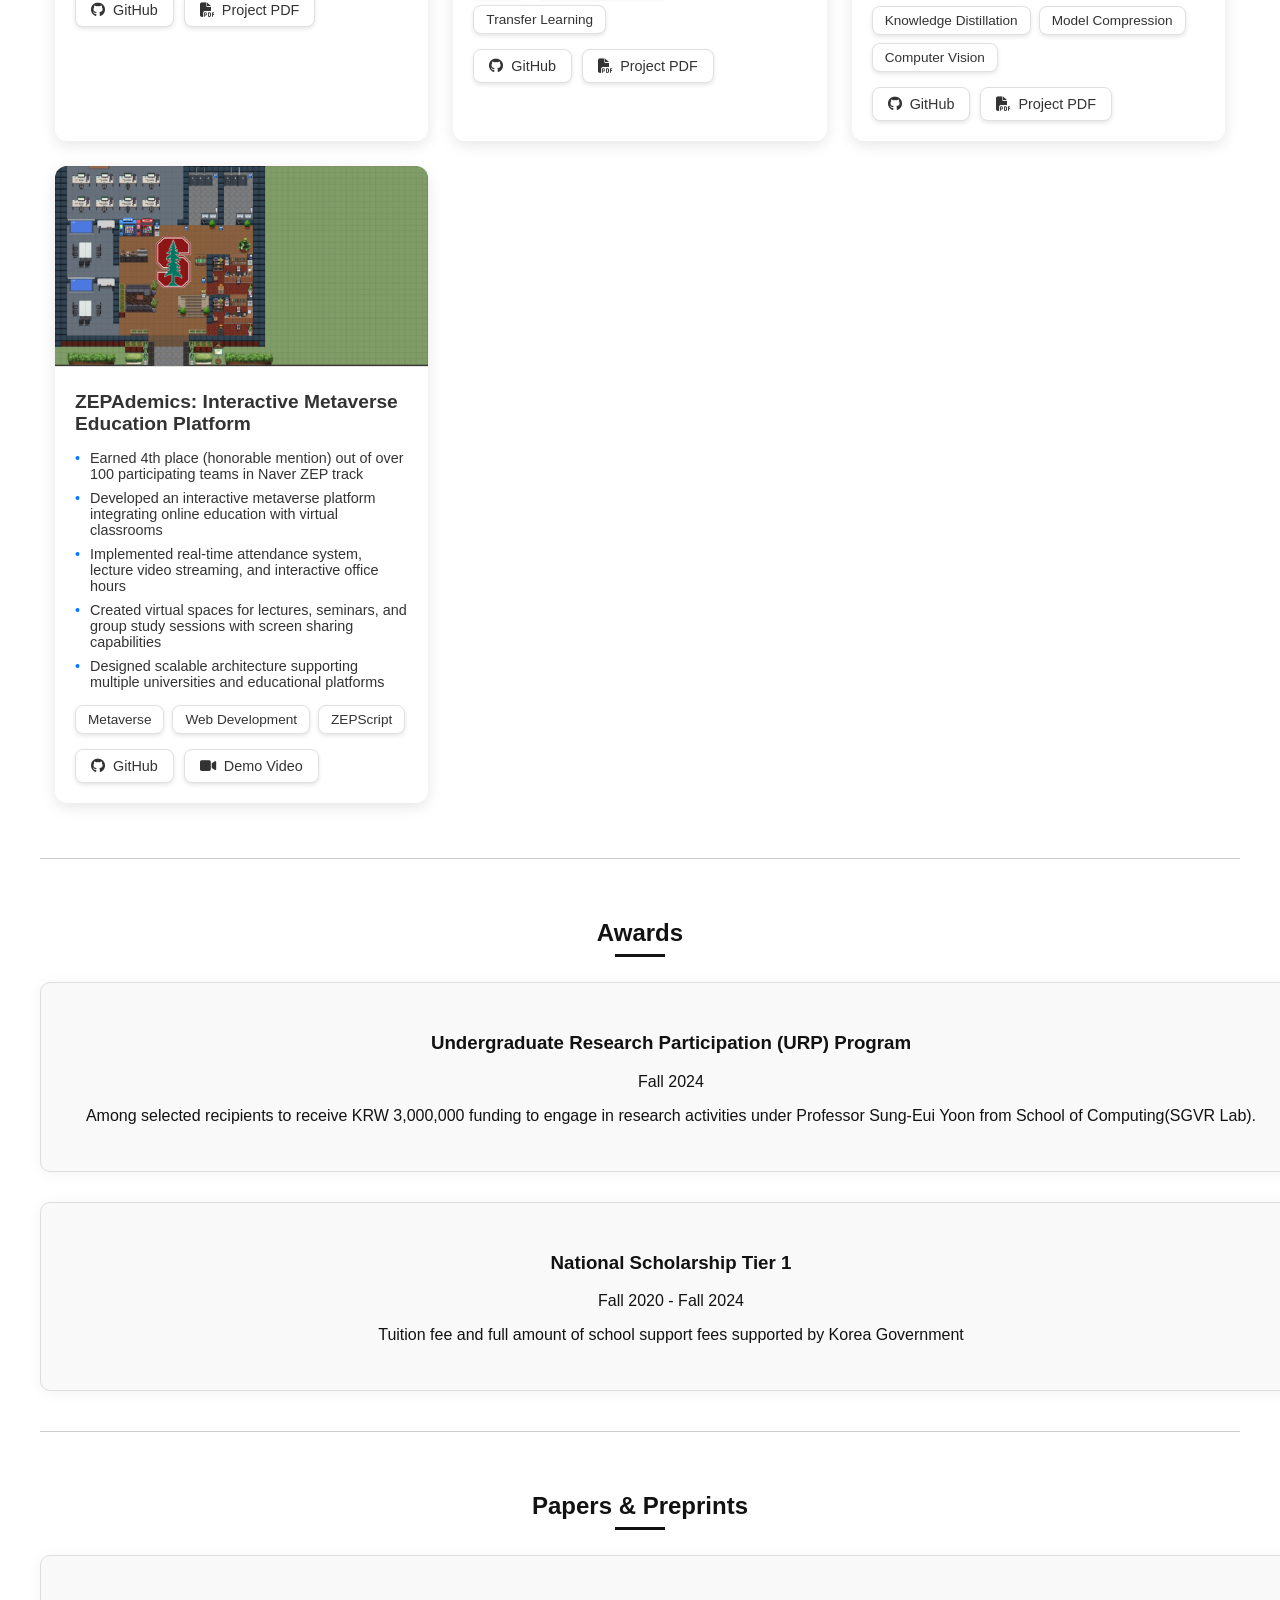
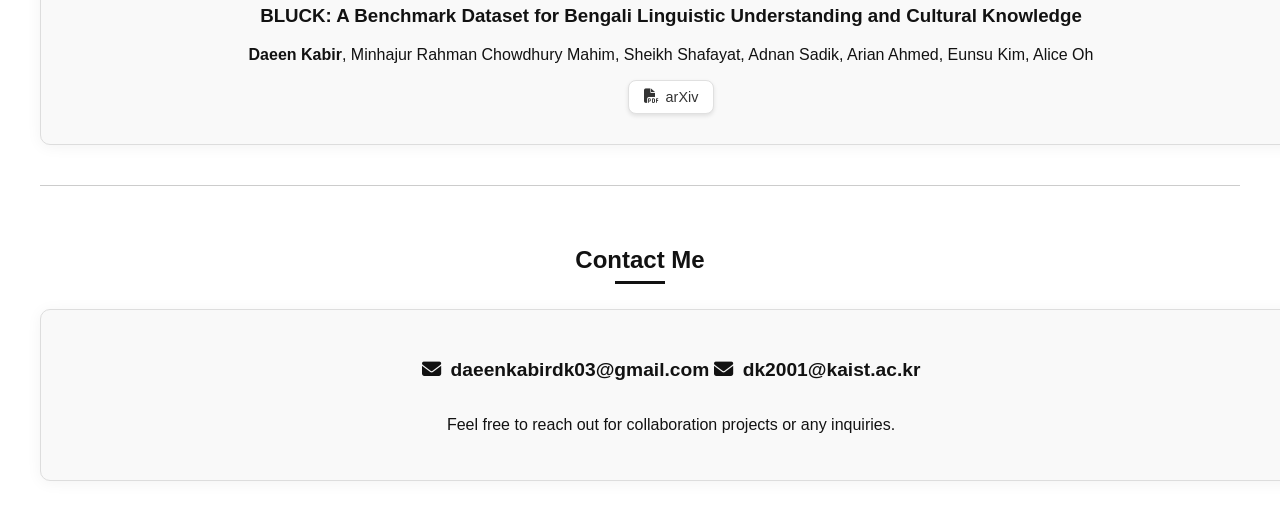
==== commit 19e9c8a8: "Updated resume" ====
--- a/index.html
+++ b/index.html
@@ -427,7 +427,7 @@
                     </div>
                     
                     <div class="language-item">
-                        <div class="language-flag">🇧🇩</div>
+                        <div class="language-flag">BD</div>
                         <div class="language-content">
                             <span class="language-name">Bengali</span>
                             <span class="language-level">Native</span>
@@ -435,7 +435,7 @@
                     </div>
                     
                     <div class="language-item">
-                        <div class="language-flag">🇰🇷</div>
+                        <div class="language-flag">KR</div>
                         <div class="language-content">
                             <span class="language-name">Korean</span>
                             <span class="language-level">TOPIK I Level II</span>
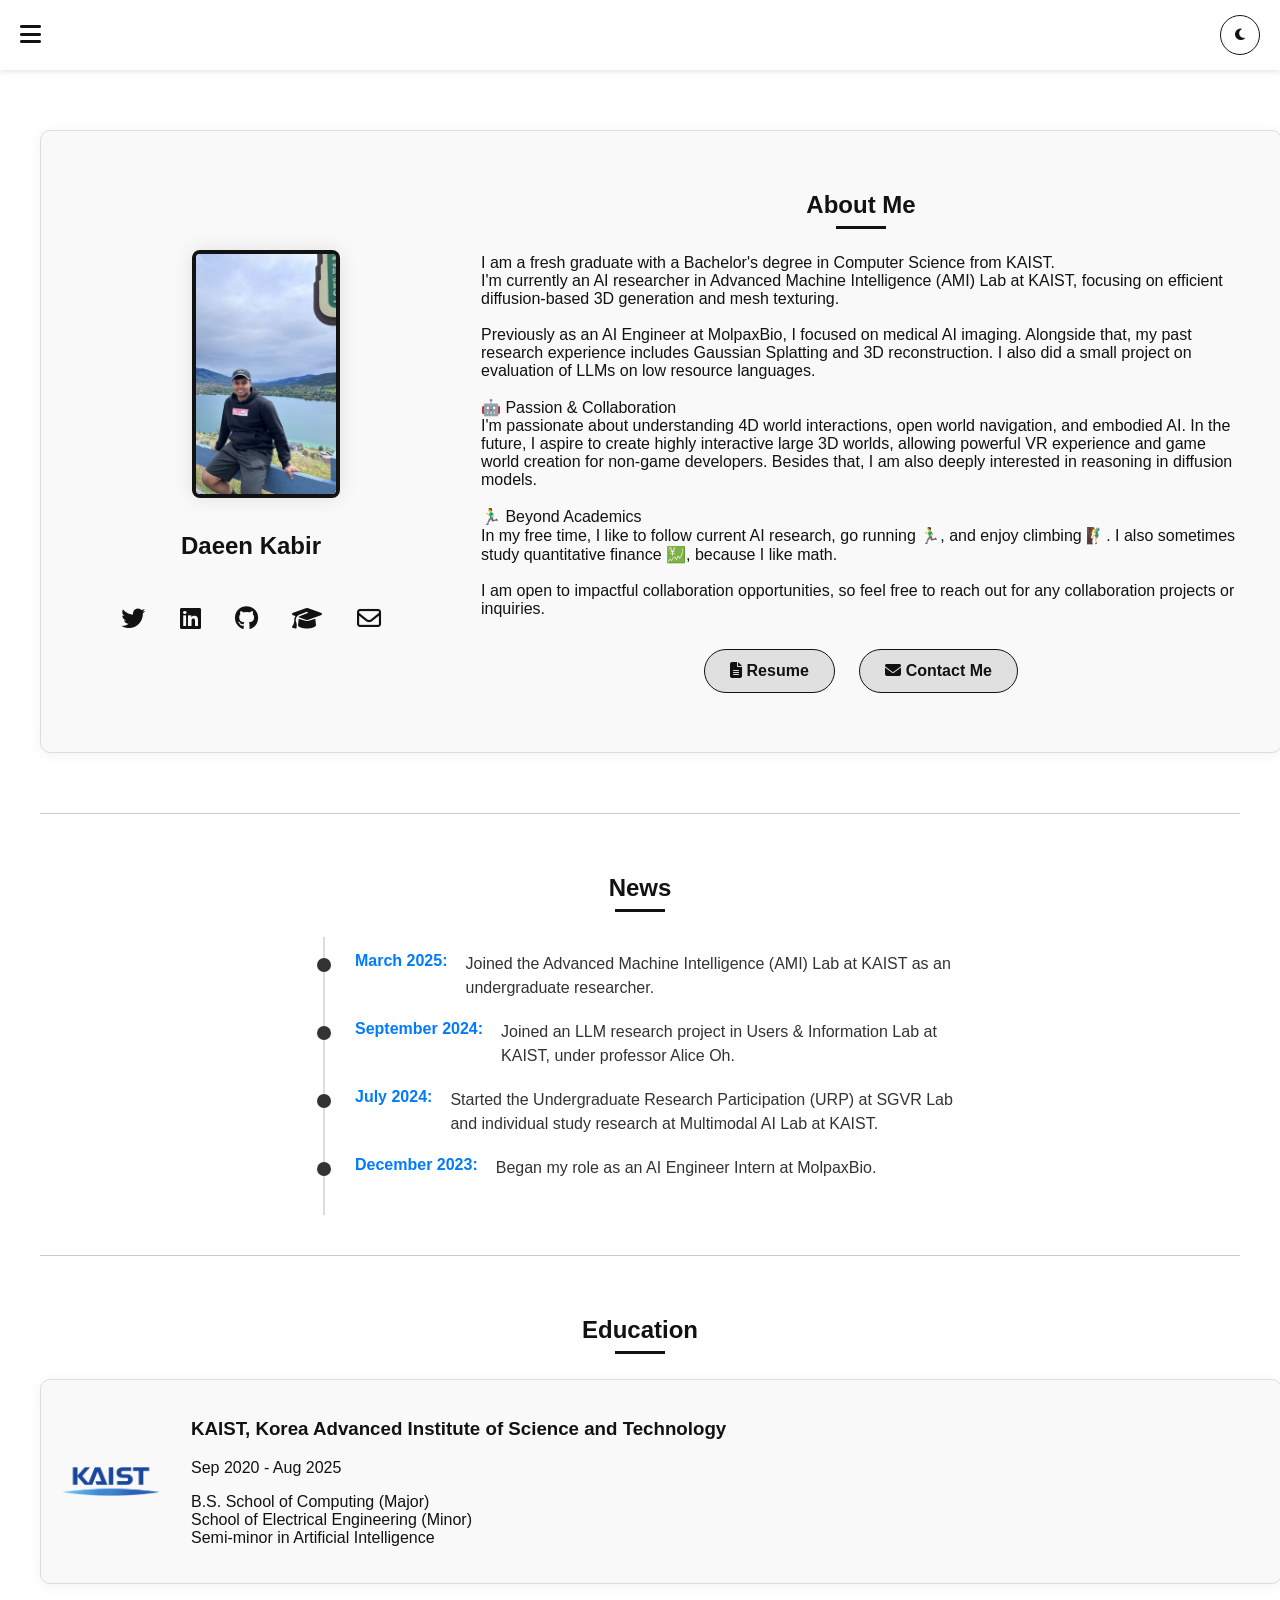
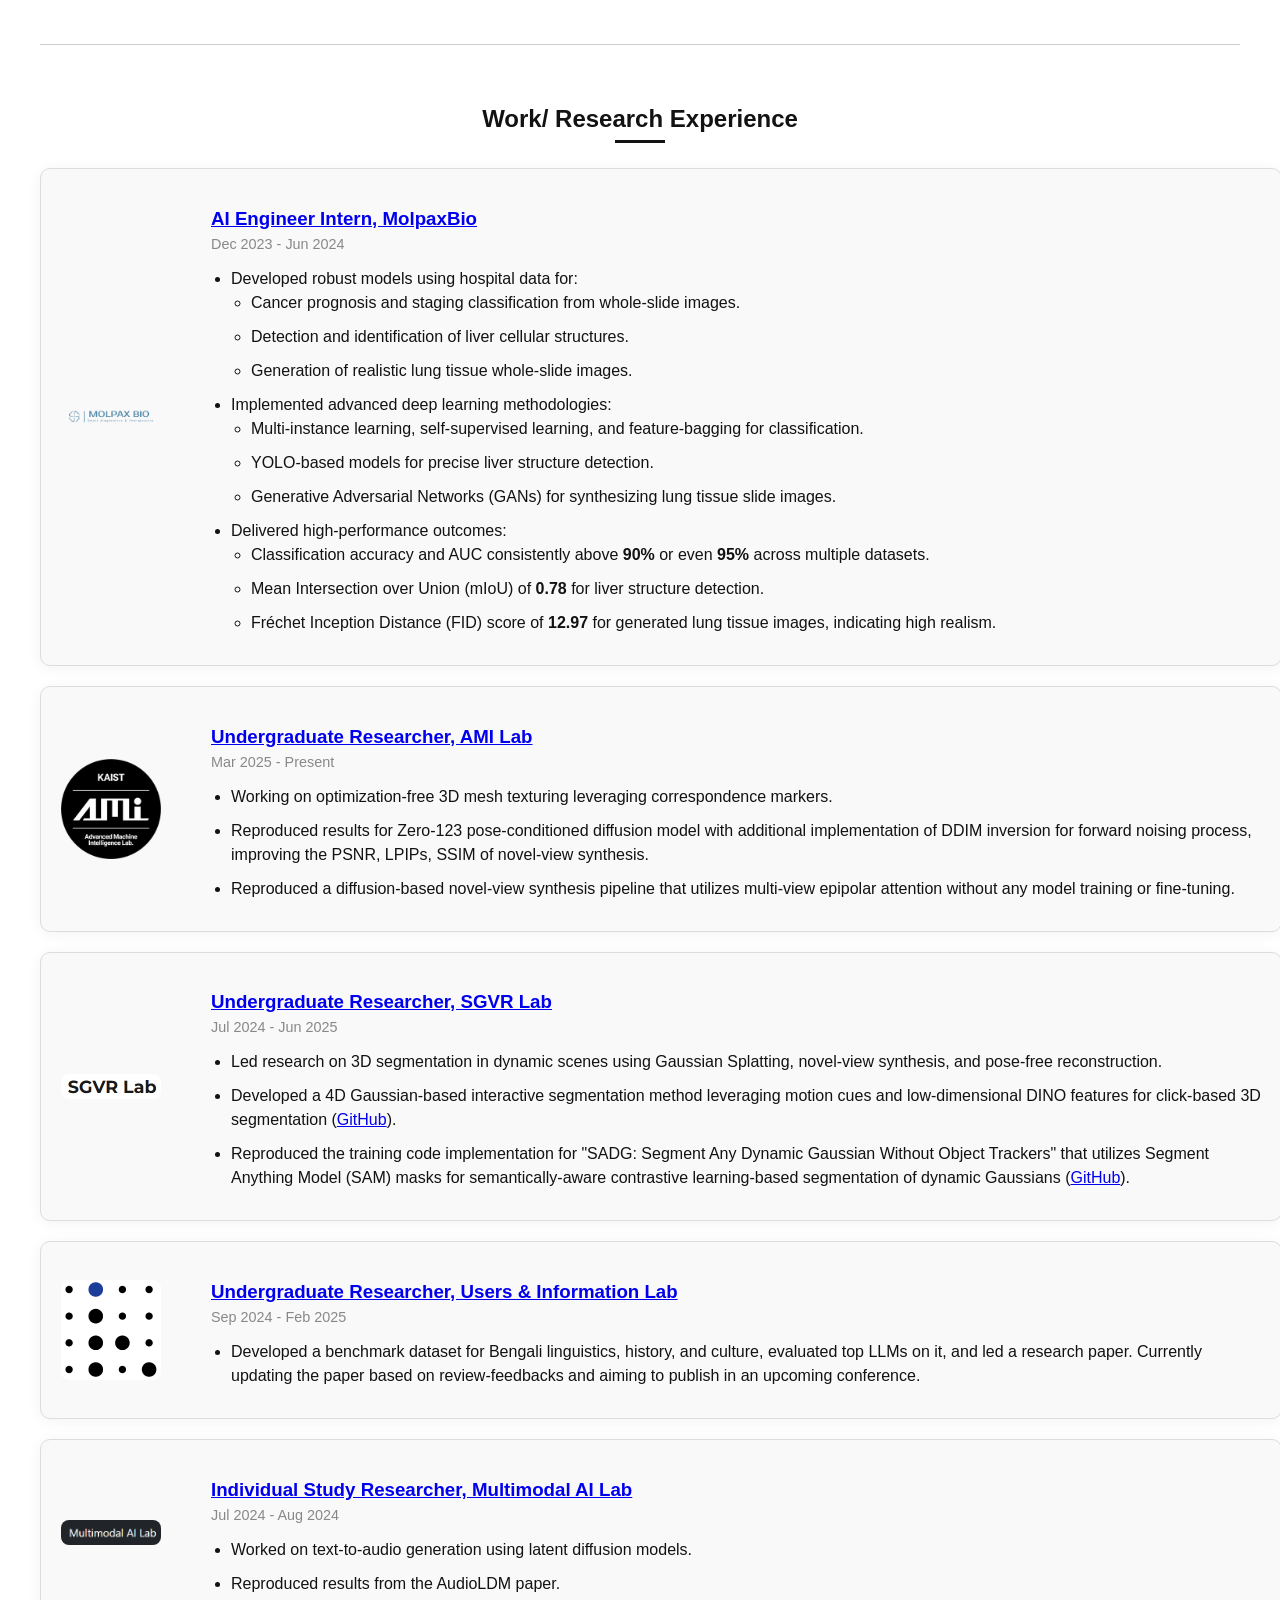
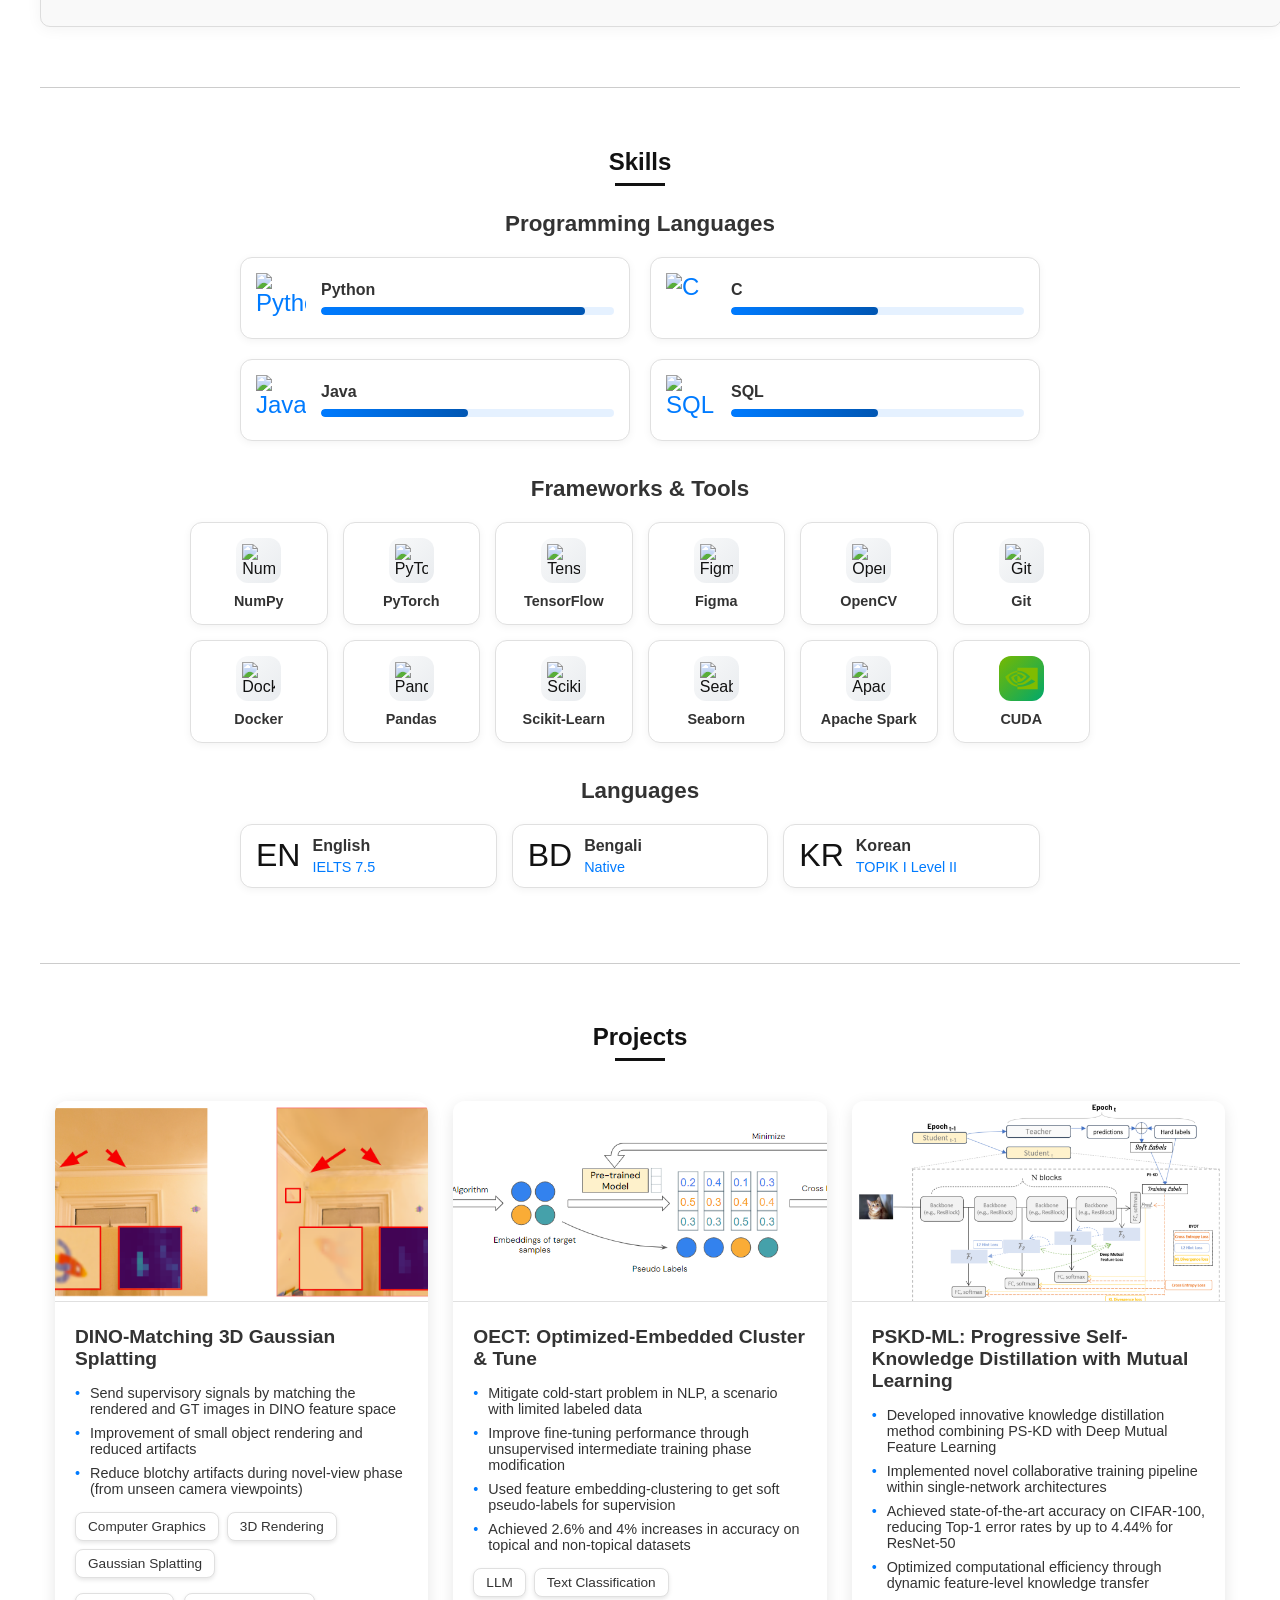
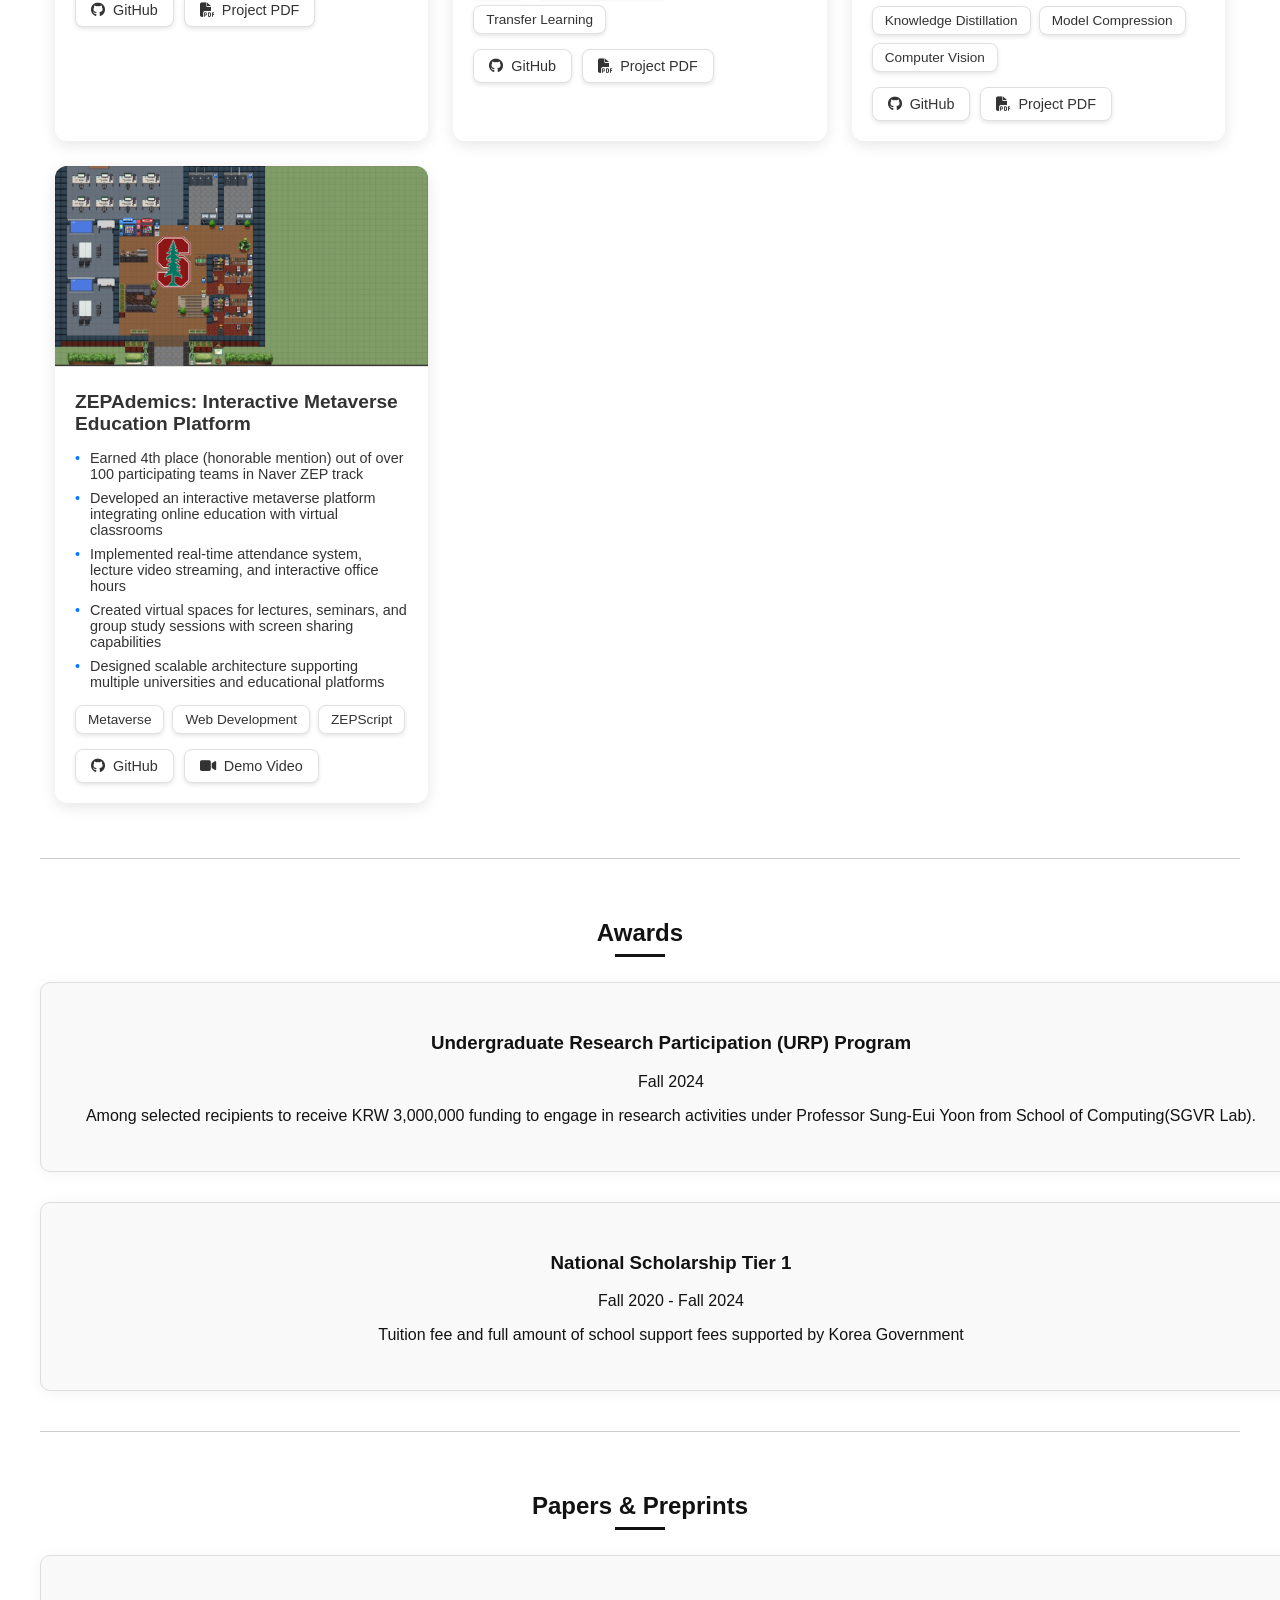
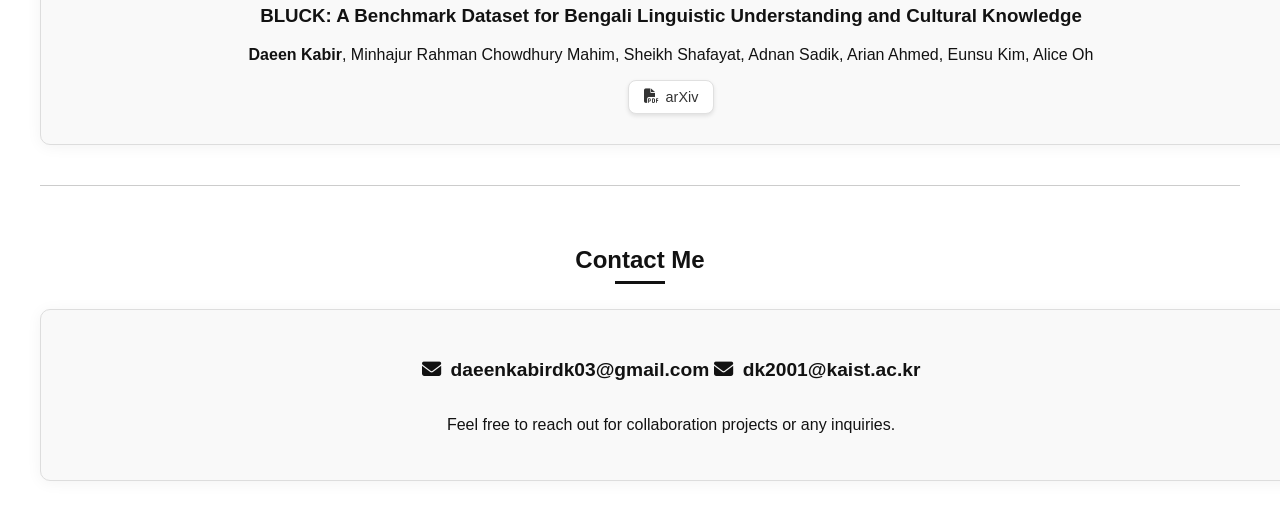
==== commit abb7872c: "Website Updated" ====
--- a/index.html
+++ b/index.html
@@ -455,7 +455,7 @@
                         <h3>DINO-Matching 3D Gaussian Splatting</h3>
                         <div class="project-description">
                             <ul>
-                                <li>Send supervisory signals through matching the rendered and GT images in DINO feature space</li>
+                                <li>Send supervisory signals by matching the rendered and GT images in DINO feature space</li>
                                 <li>Improvement of small object rendering and reduced artifacts</li>
                                 <li>Reduce blotchy artifacts during novel-view phase (from unseen camera viewpoints)</li>
                             </ul>
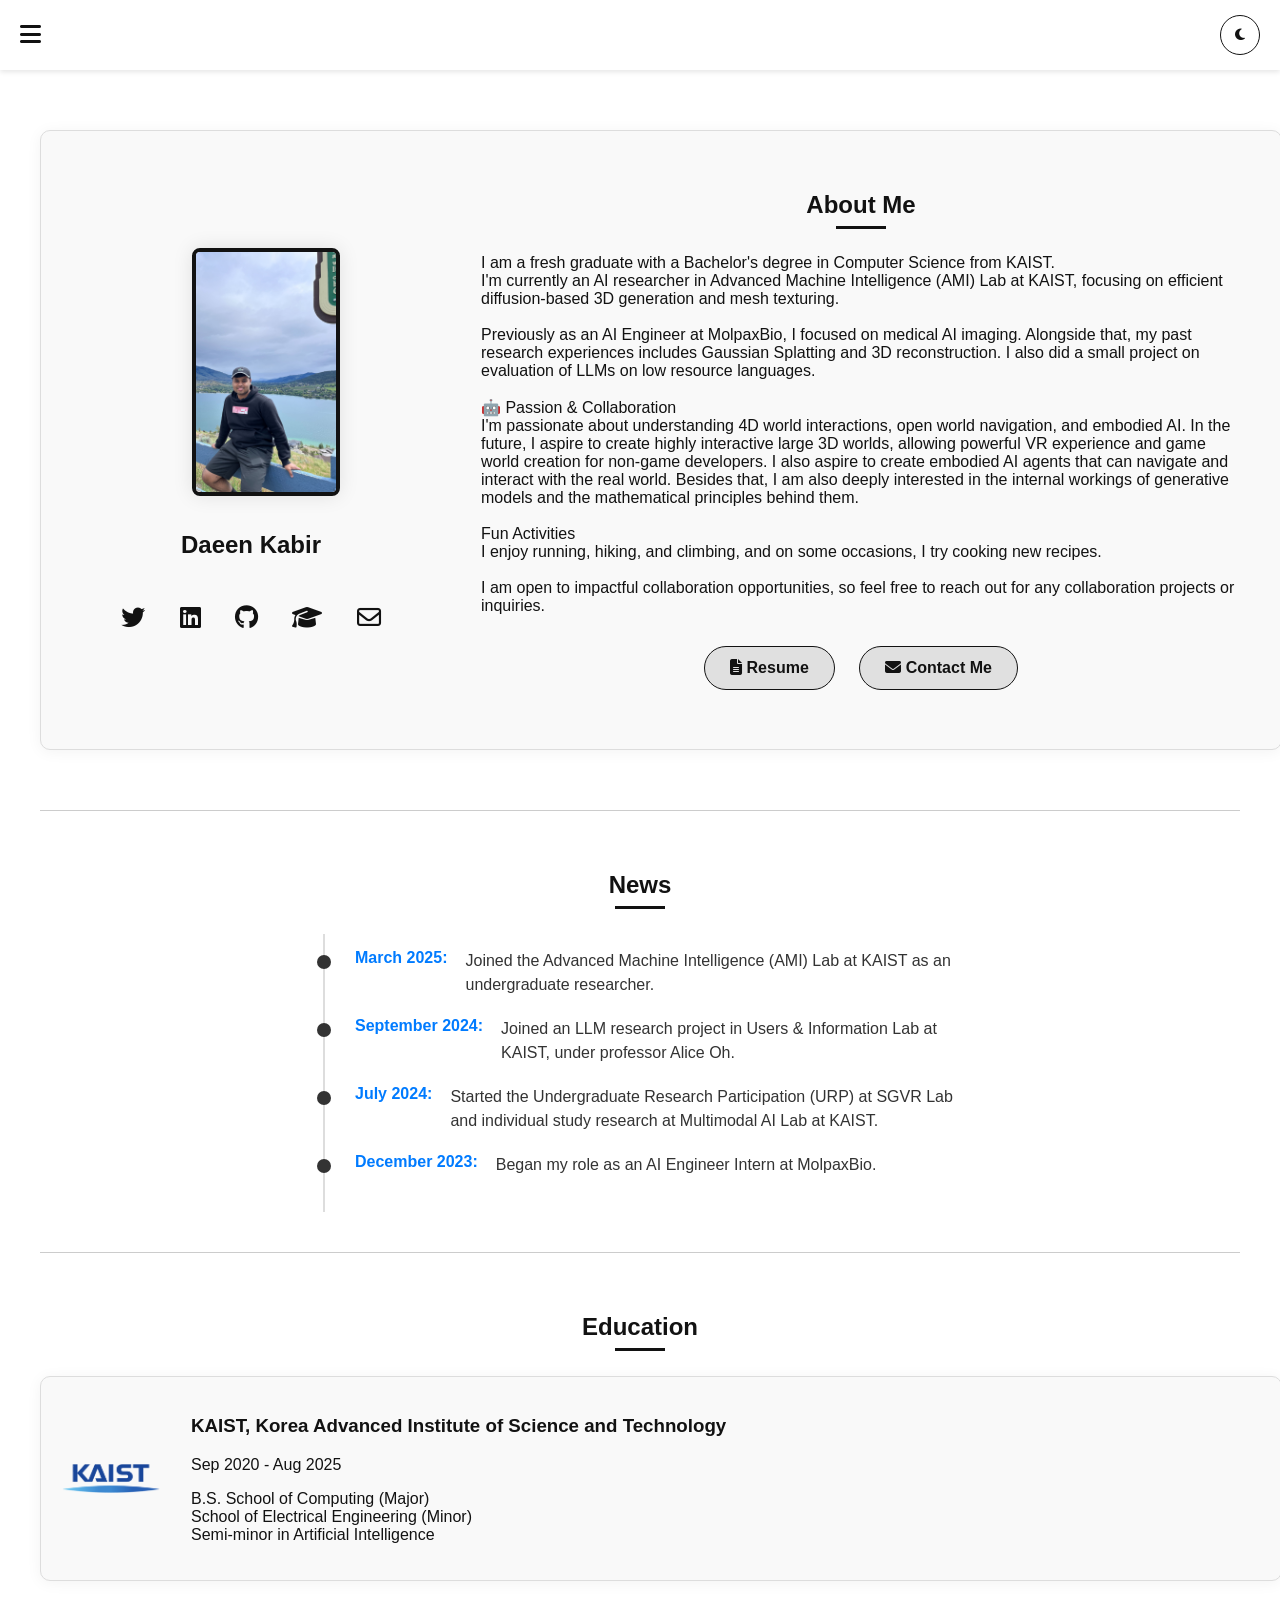
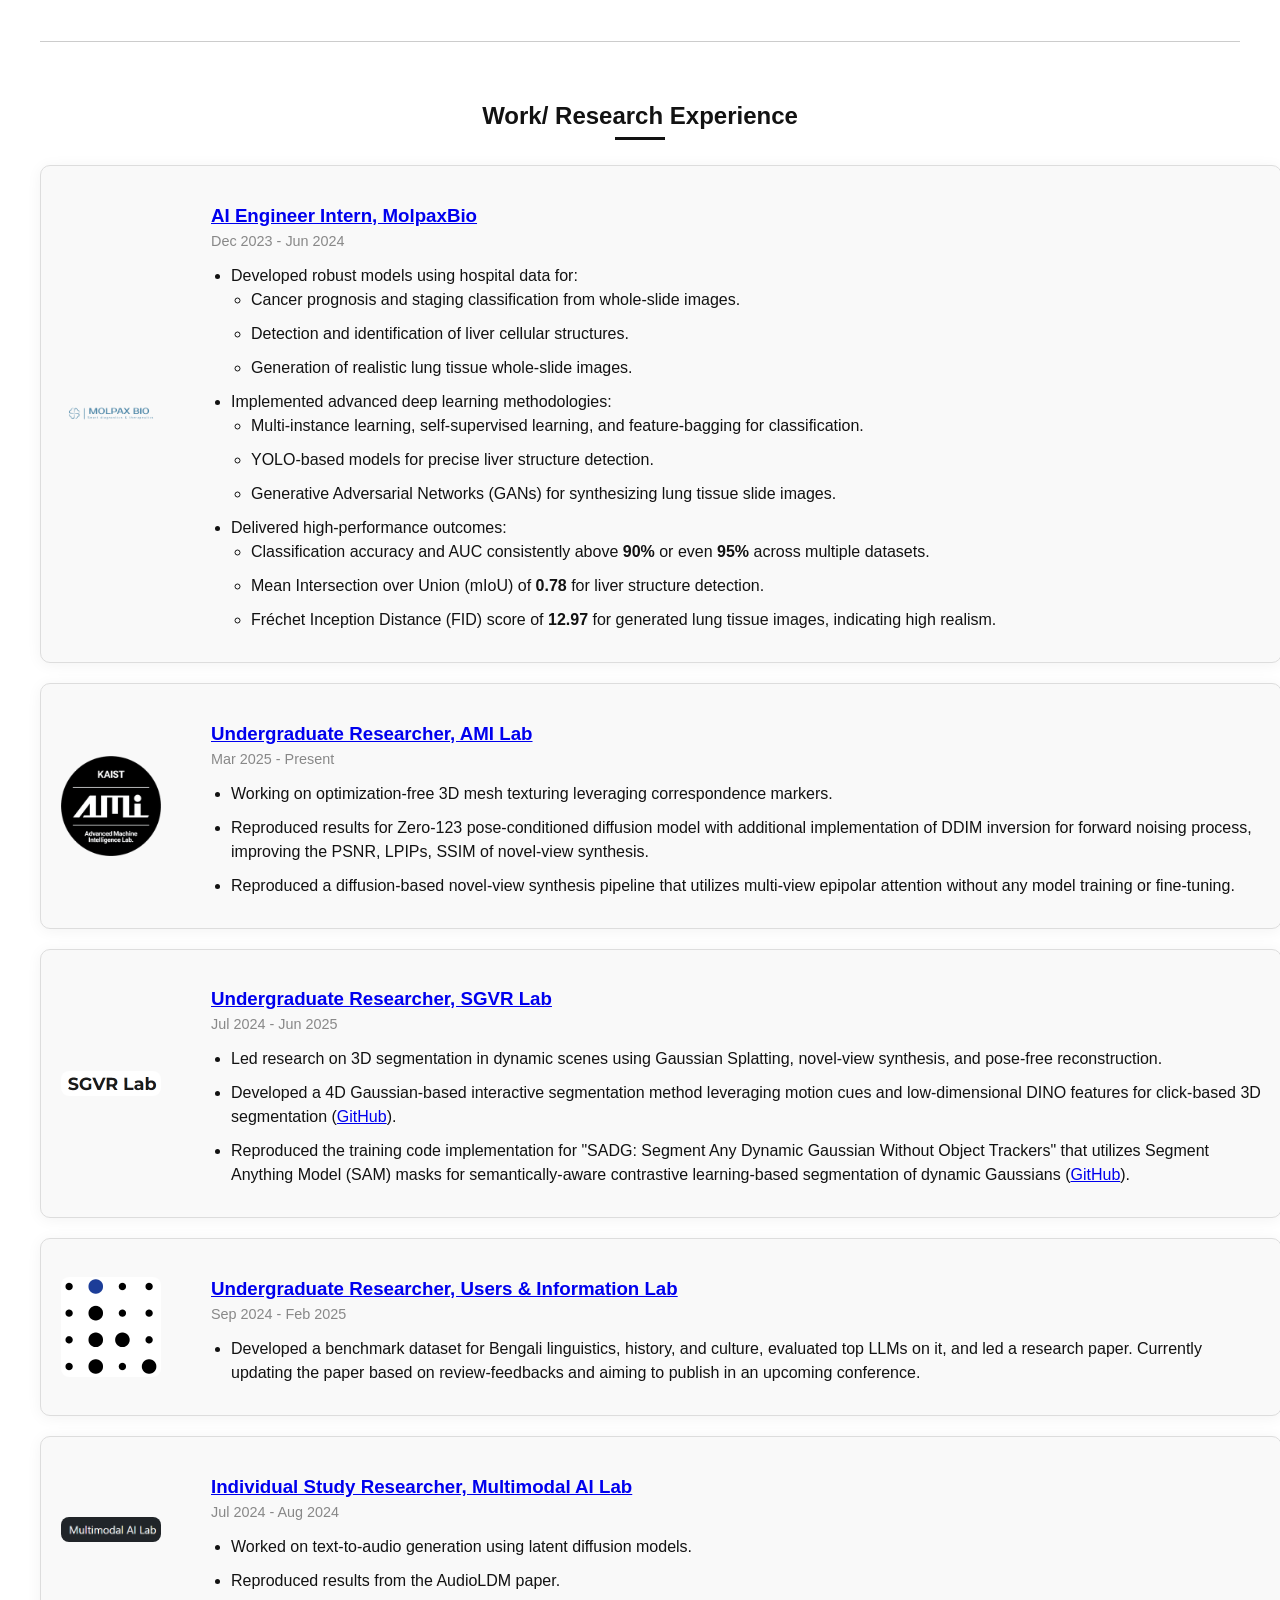
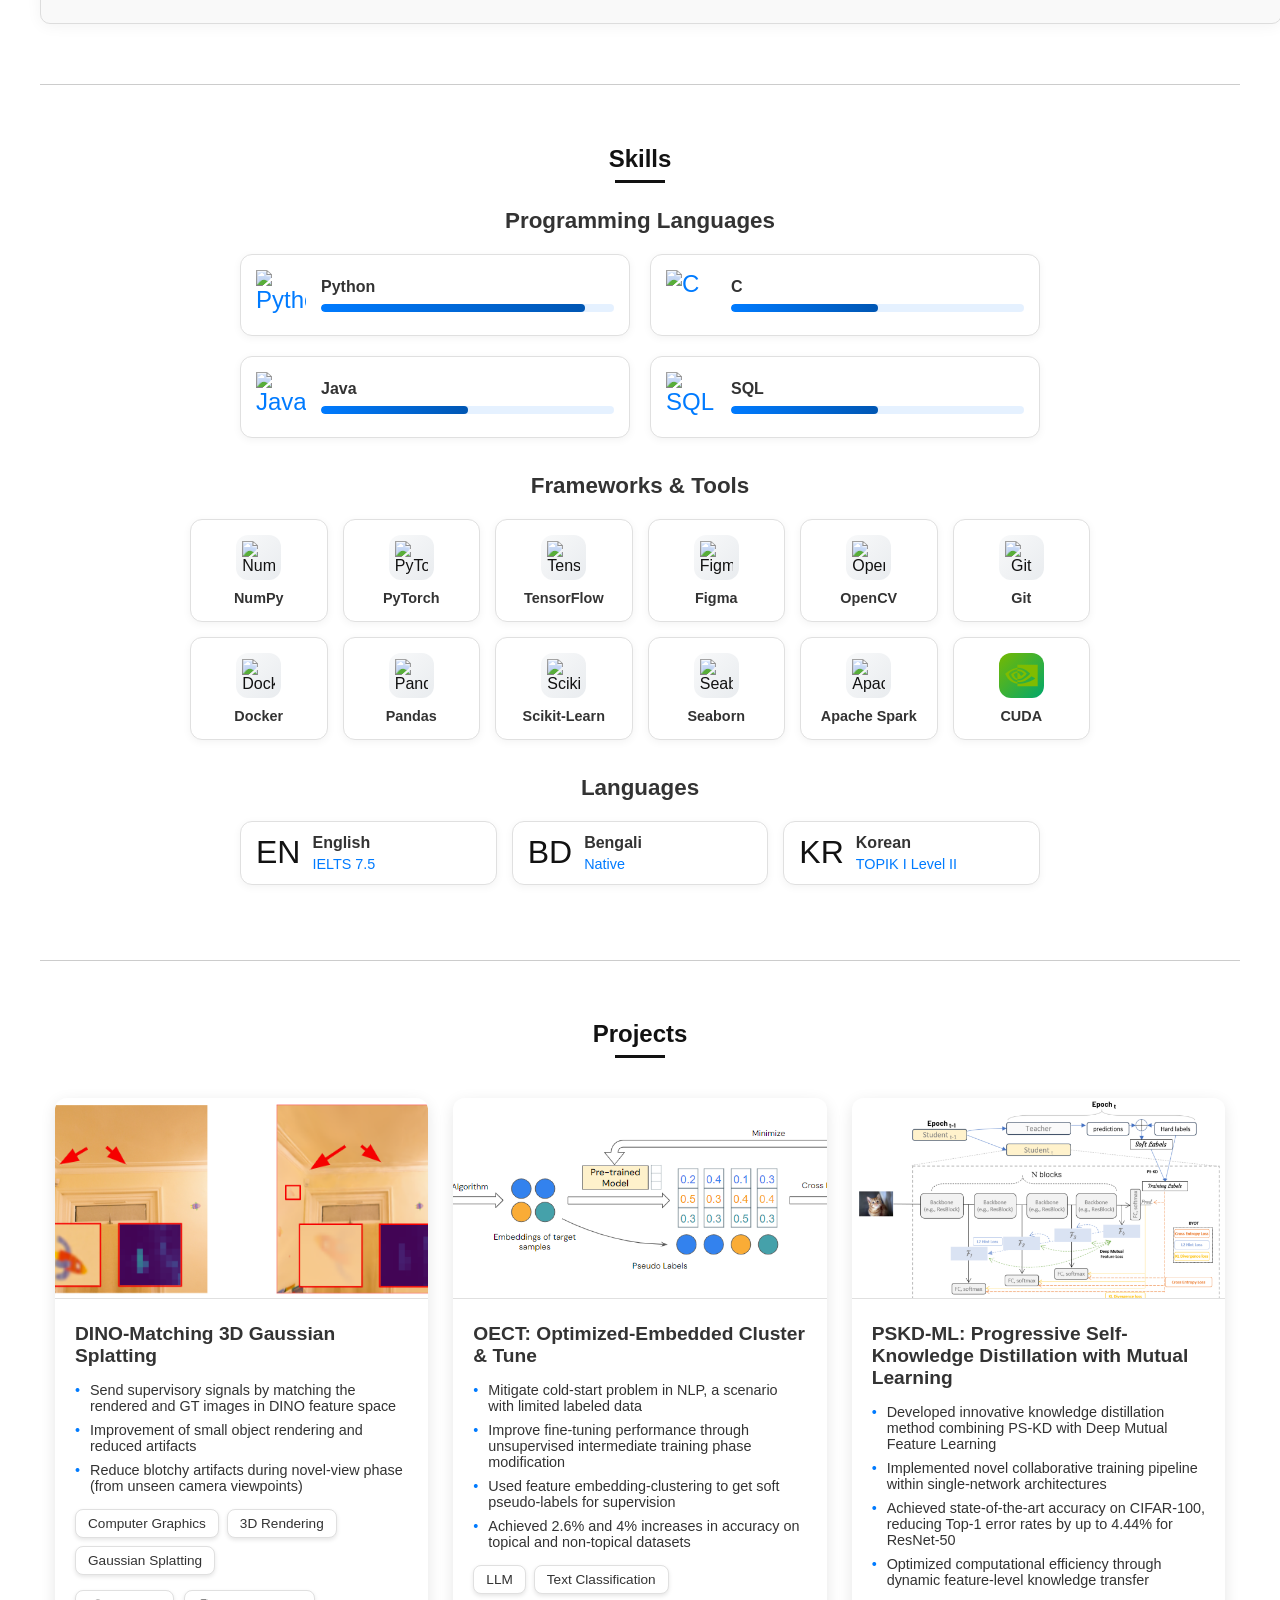
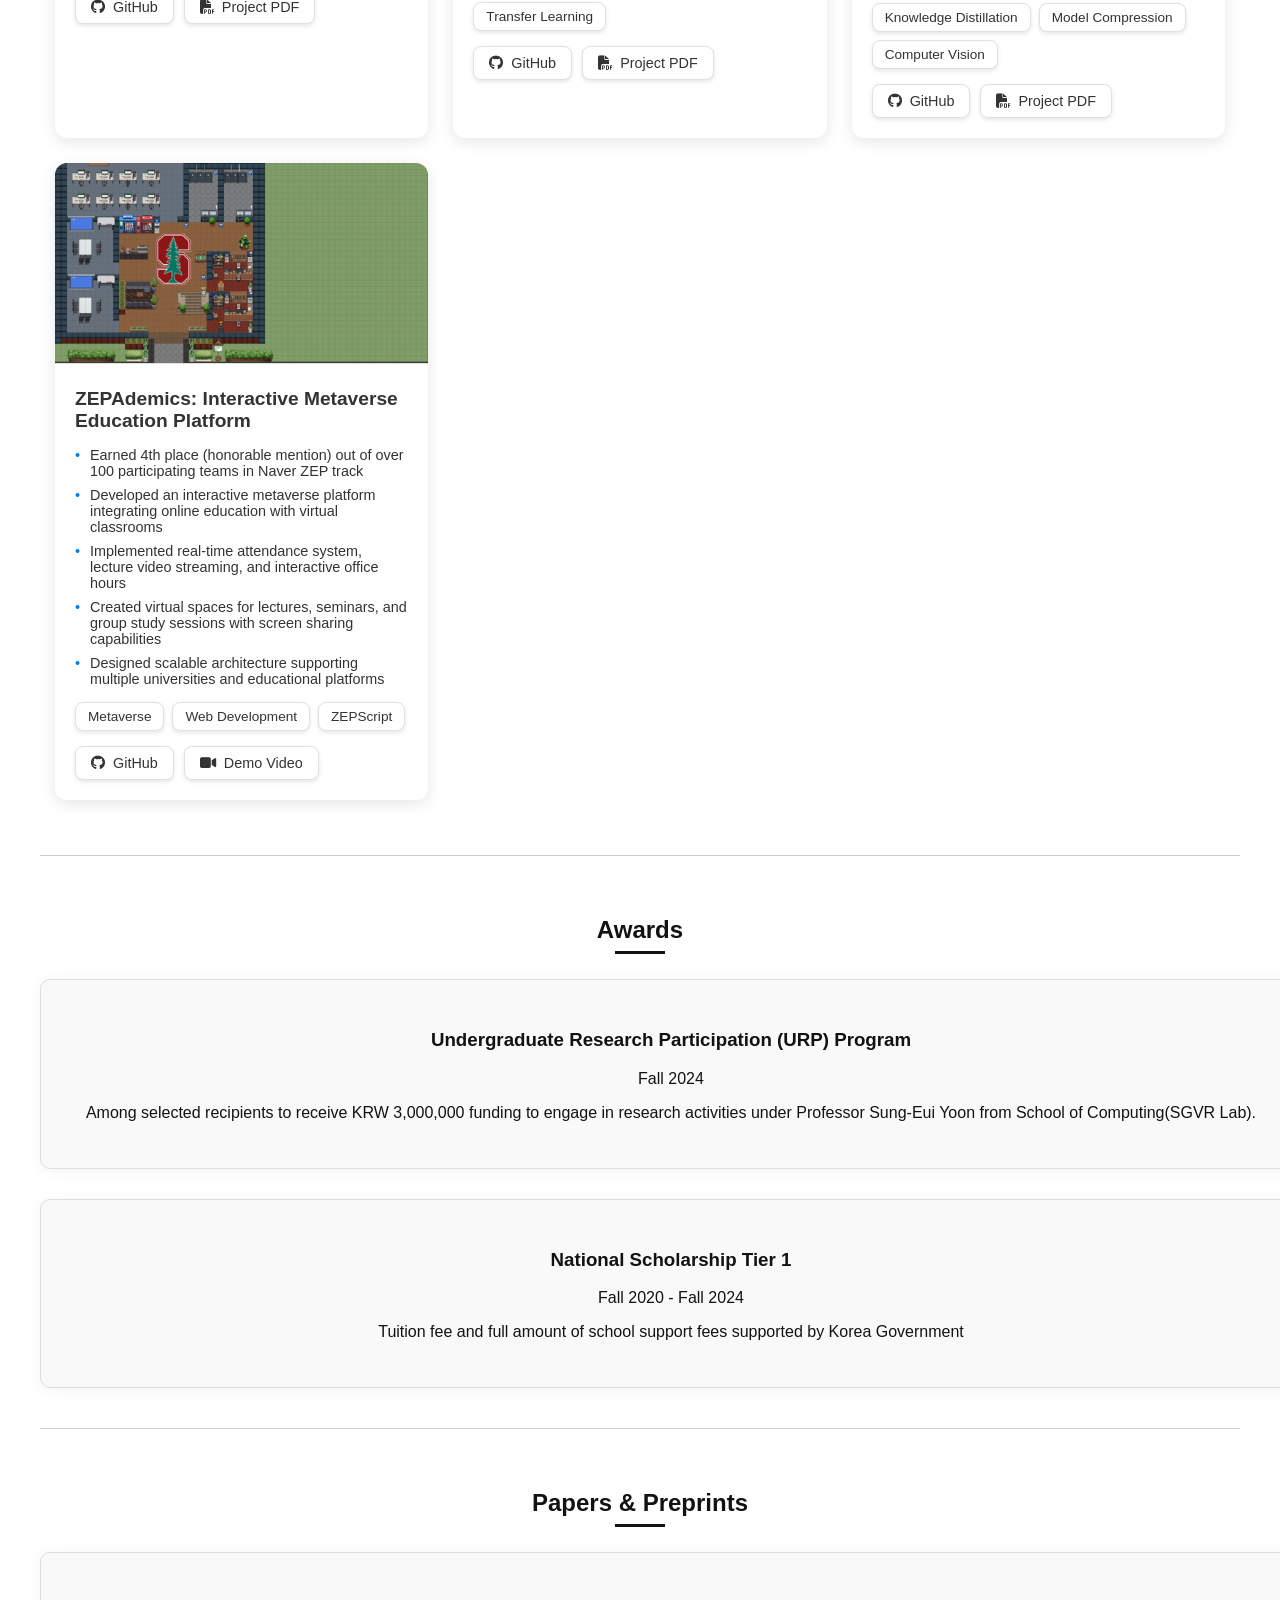
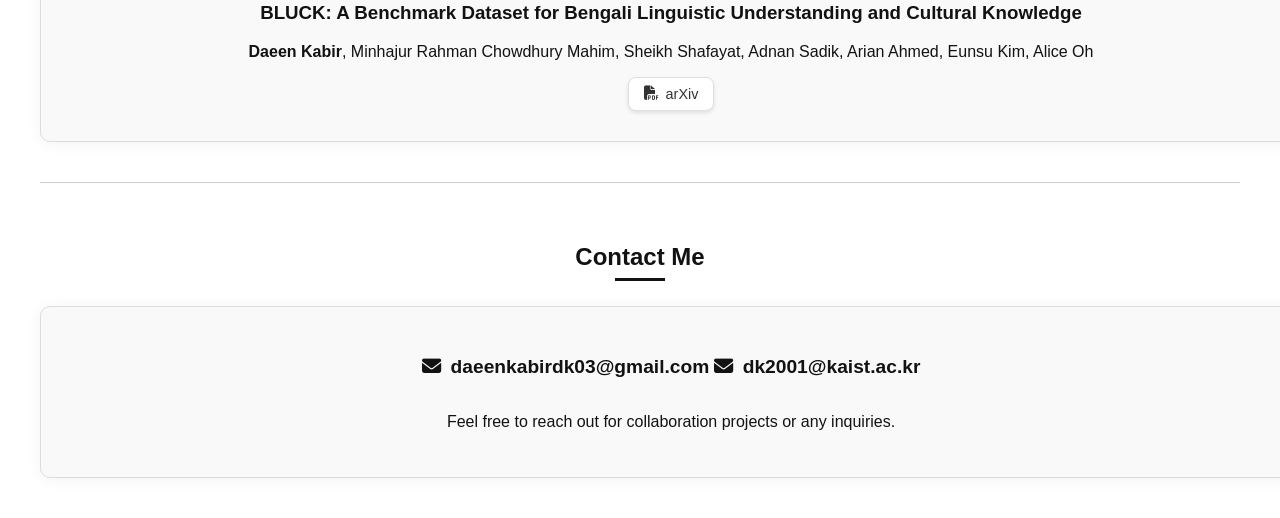
==== commit 15462dd7: "Website Updated" ====
--- a/index.html
+++ b/index.html
@@ -91,14 +91,14 @@
                         I am a fresh graduate with a Bachelor's degree in Computer Science from KAIST.<br>
                         I'm currently an AI researcher in Advanced Machine Intelligence (AMI) Lab at KAIST, focusing on efficient diffusion-based 3D generation and mesh texturing.
                         <br><br>
-                        Previously as an AI Engineer at MolpaxBio, I focused on medical AI imaging. Alongside that, my past research experience includes Gaussian Splatting and 3D reconstruction. I also did a small project on evaluation of LLMs on low resource languages.
+                        Previously as an AI Engineer at MolpaxBio, I focused on medical AI imaging. Alongside that, my past research experiences includes Gaussian Splatting and 3D reconstruction. I also did a small project on evaluation of LLMs on low resource languages.
                         <br><br>
                         🤖 Passion & Collaboration<br>
-                        I'm passionate about understanding 4D world interactions, open world navigation, and embodied AI. In the future, I aspire to create highly interactive large 3D worlds, allowing powerful VR experience and game world creation for non-game developers.
-                        Besides that, I am also deeply interested in reasoning in diffusion models.
+                        I'm passionate about understanding 4D world interactions, open world navigation, and embodied AI. In the future, I aspire to create highly interactive large 3D worlds, allowing powerful VR experience and game world creation for non-game developers. I also aspire to create embodied AI agents that can navigate and interact with the real world.
+                        Besides that, I am also deeply interested in the internal workings of generative models and the mathematical principles behind them.
                         <br><br>
-                        🏃‍♂️ Beyond Academics<br>
-                        In my free time, I like to follow current AI research, go running 🏃‍♂️, and enjoy climbing 🧗‍♂️. I also sometimes study quantitative finance 💹, because I like math.
+                        Fun Activities<br>
+                        I enjoy running, hiking, and climbing, and on some occasions, I try cooking new recipes.
                         <br><br>
                         I am open to impactful collaboration opportunities, so feel free to reach out for any collaboration projects or inquiries.
                     </p>
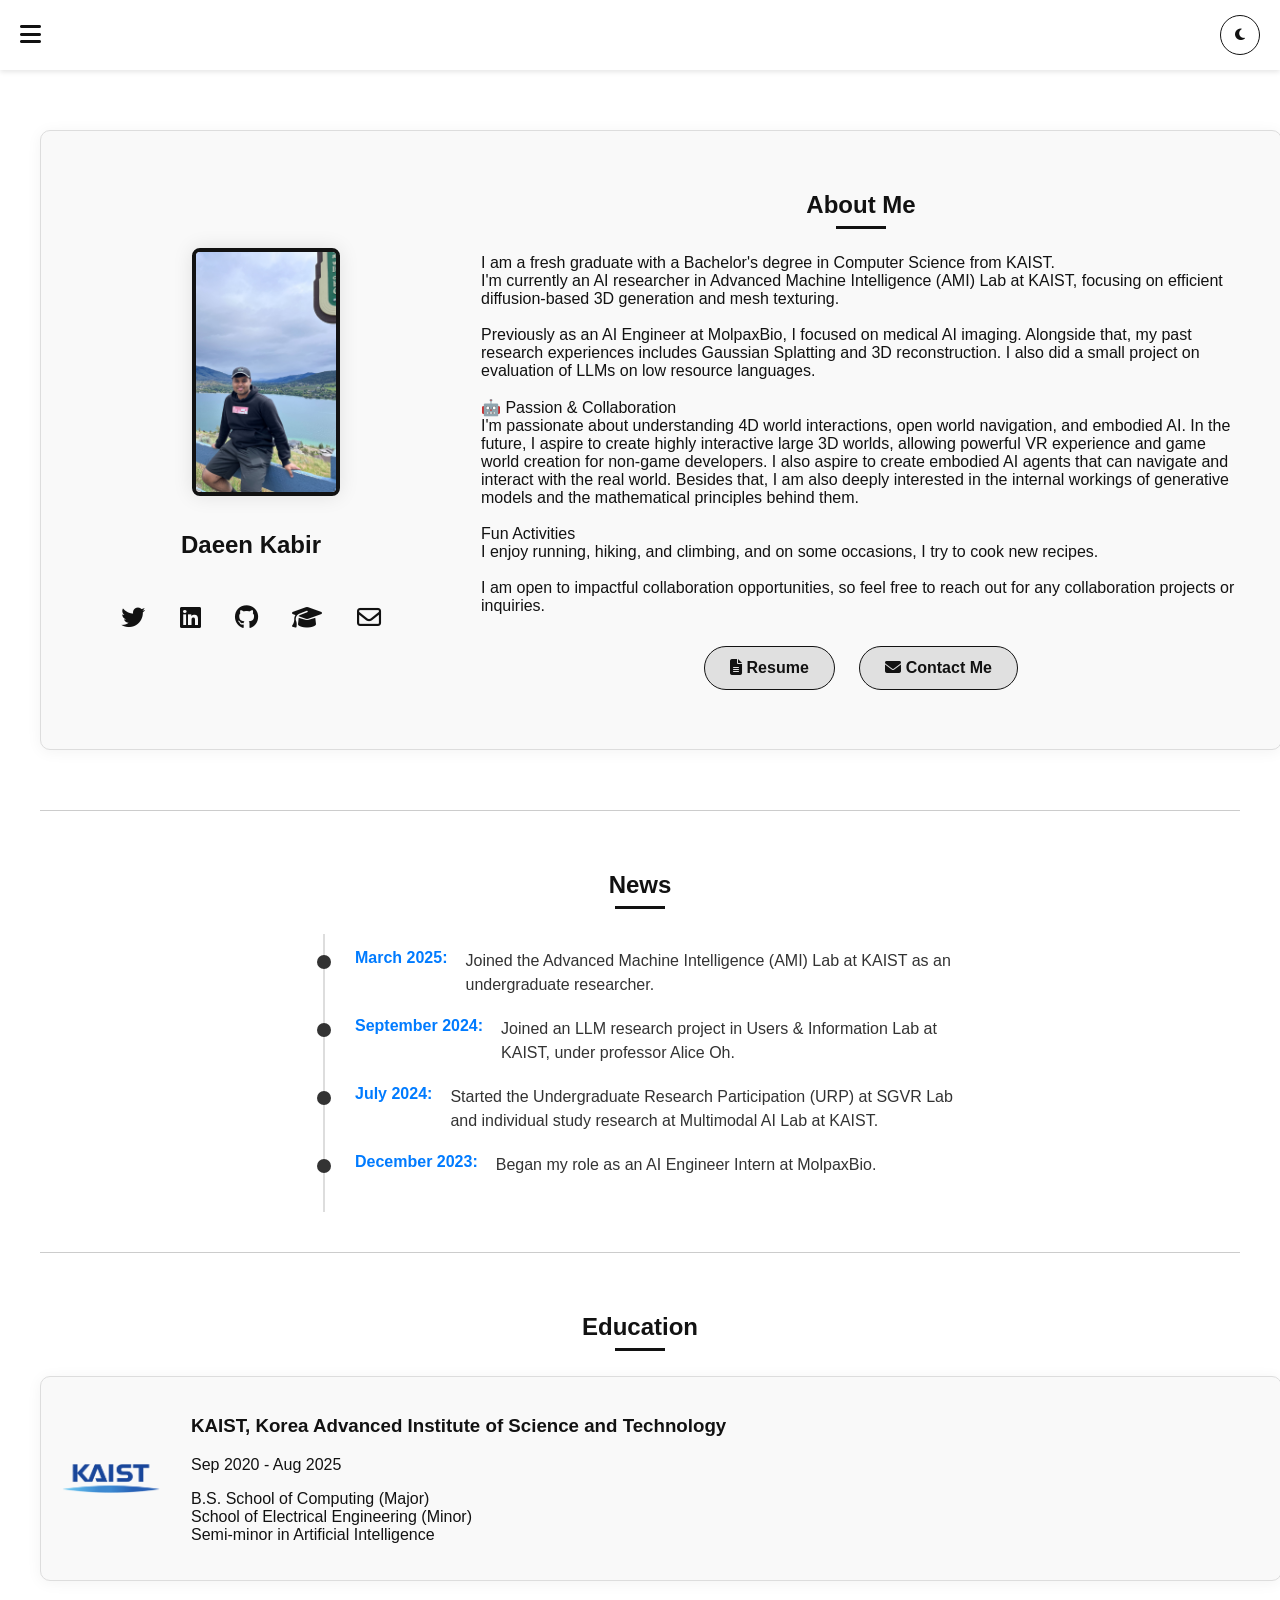
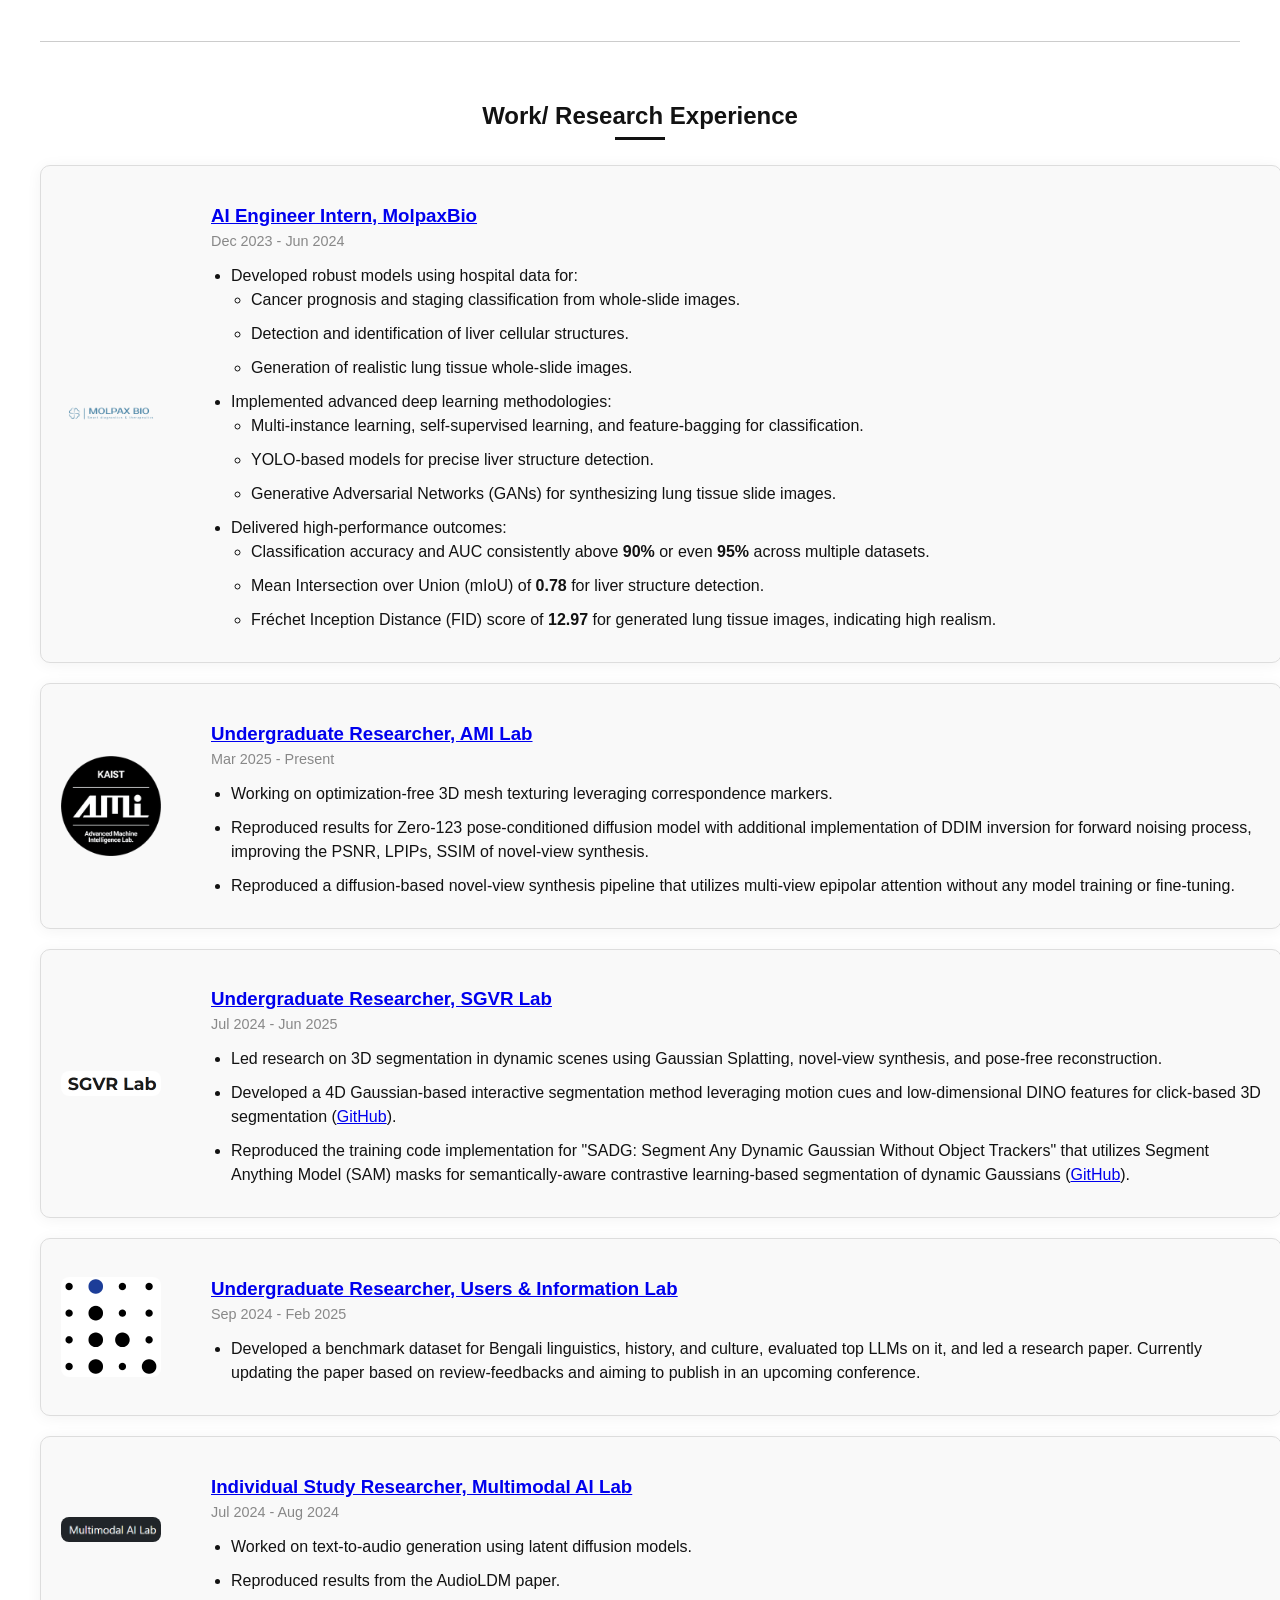
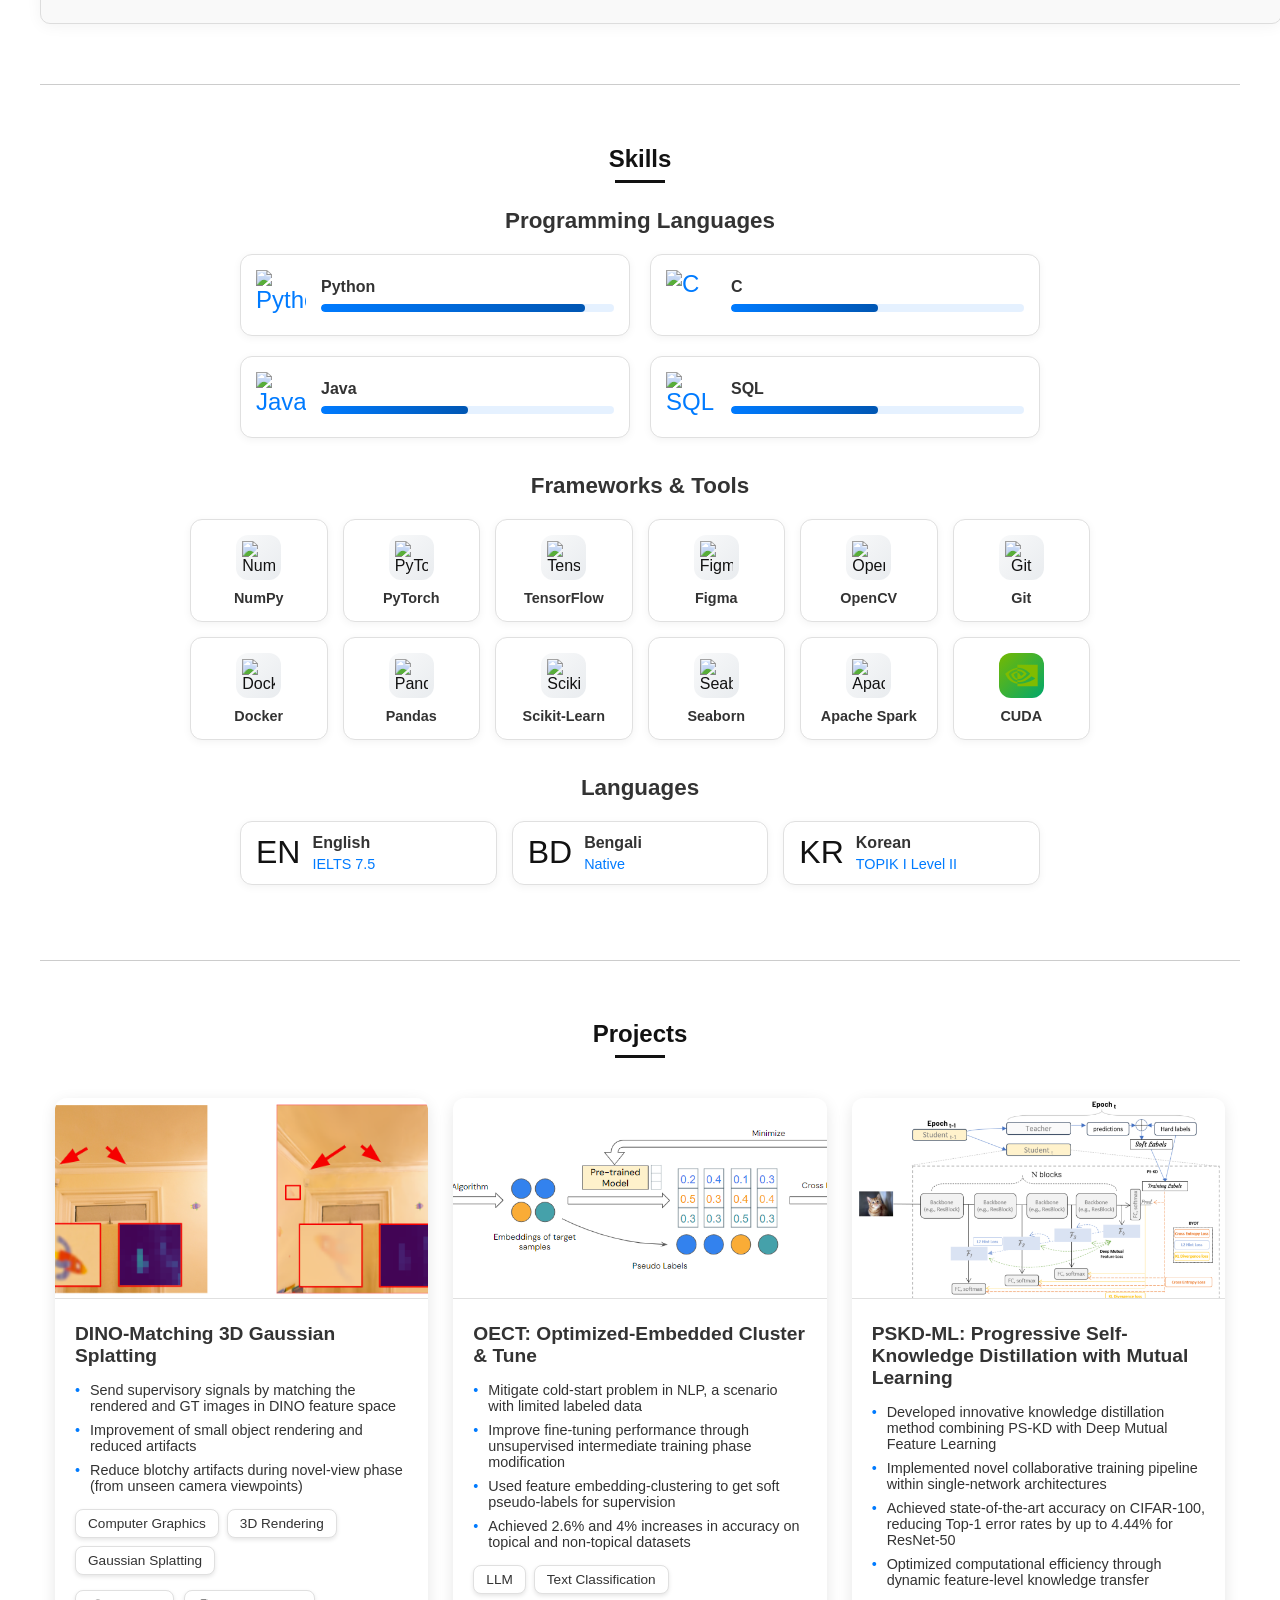
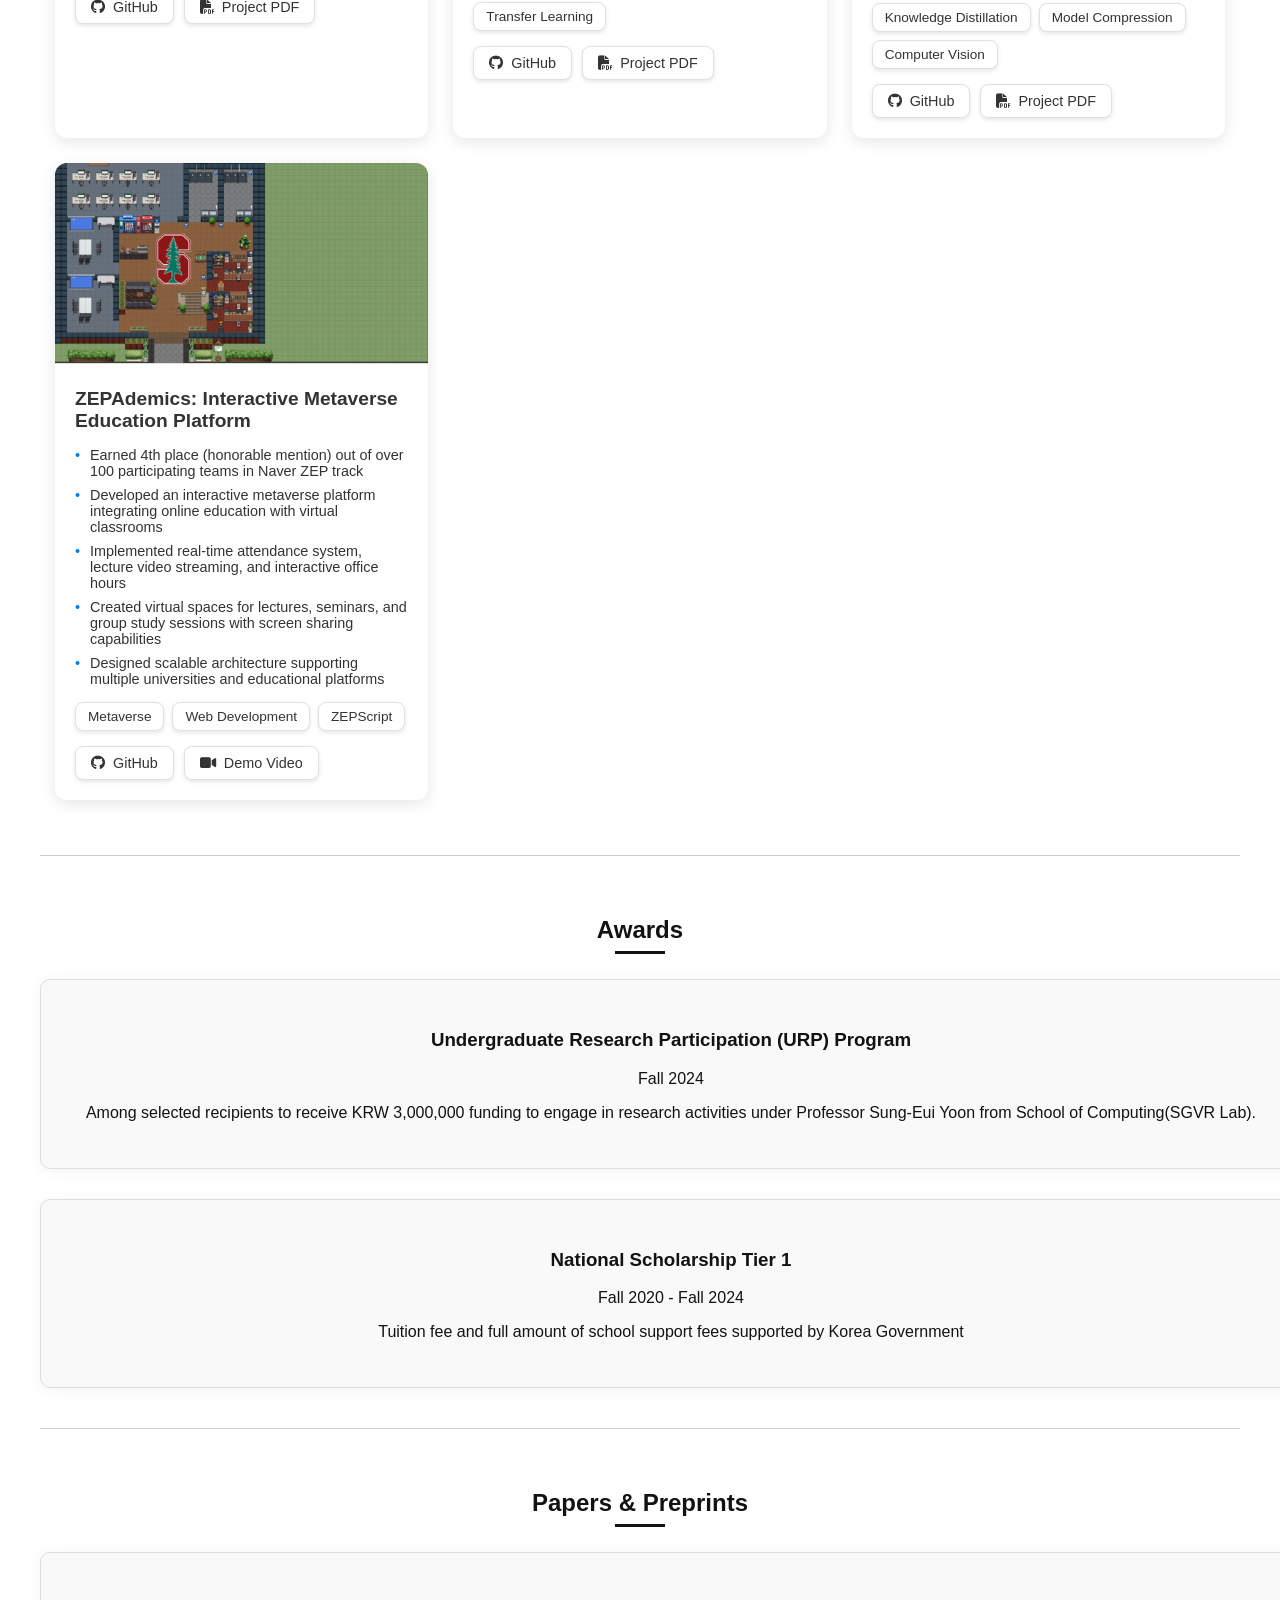
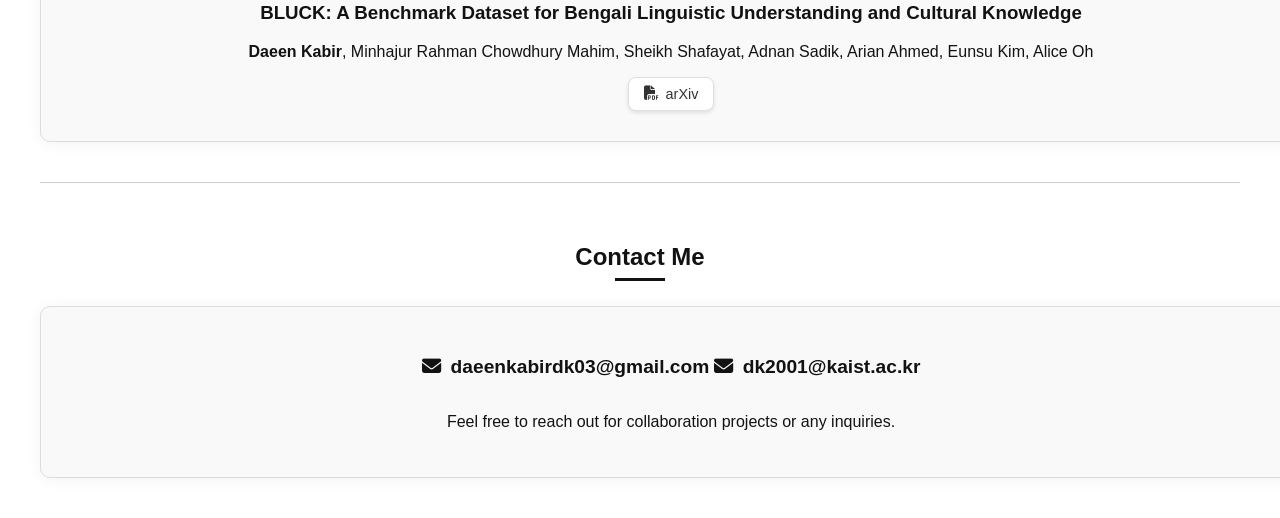
==== commit 65e38364: "Website Updated" ====
--- a/index.html
+++ b/index.html
@@ -98,7 +98,7 @@
                         Besides that, I am also deeply interested in the internal workings of generative models and the mathematical principles behind them.
                         <br><br>
                         Fun Activities<br>
-                        I enjoy running, hiking, and climbing, and on some occasions, I try cooking new recipes.
+                        I enjoy running, hiking, and climbing, and on some occasions, I try to cook new recipes.
                         <br><br>
                         I am open to impactful collaboration opportunities, so feel free to reach out for any collaboration projects or inquiries.
                     </p>
